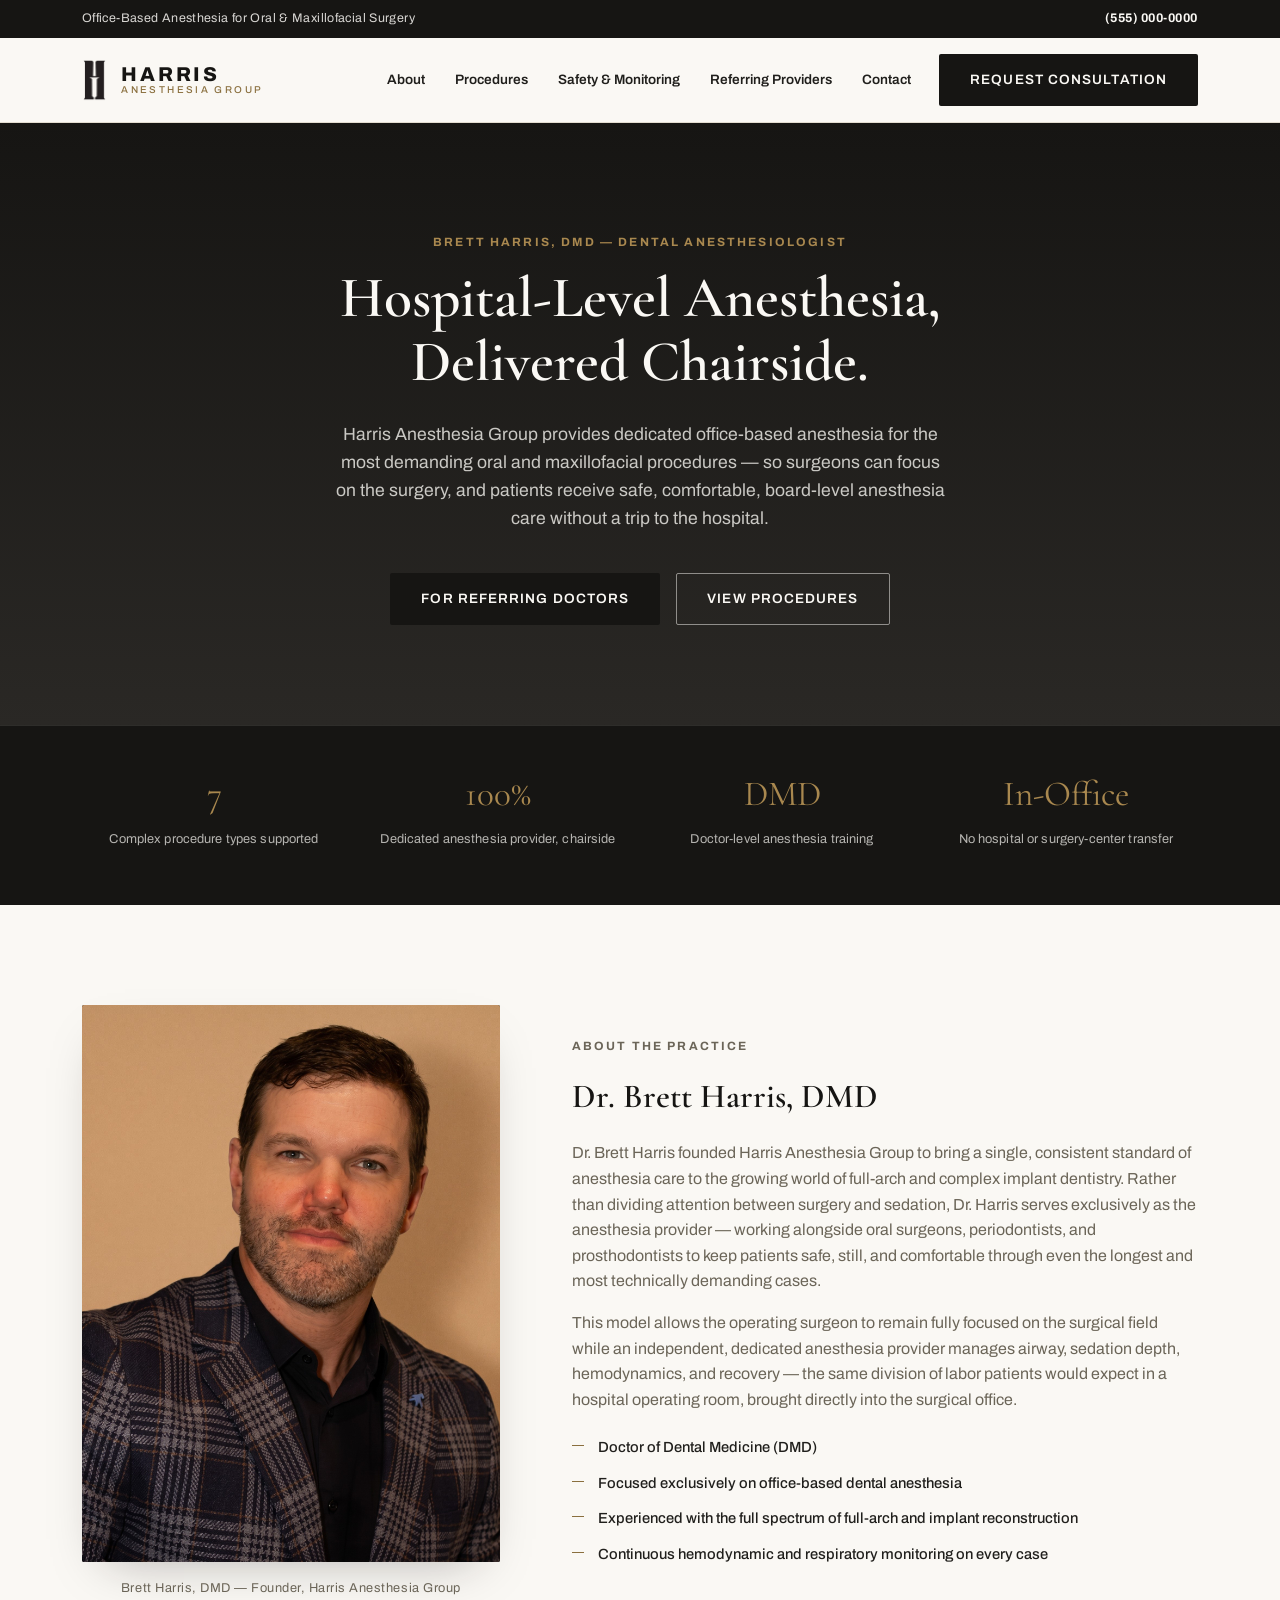
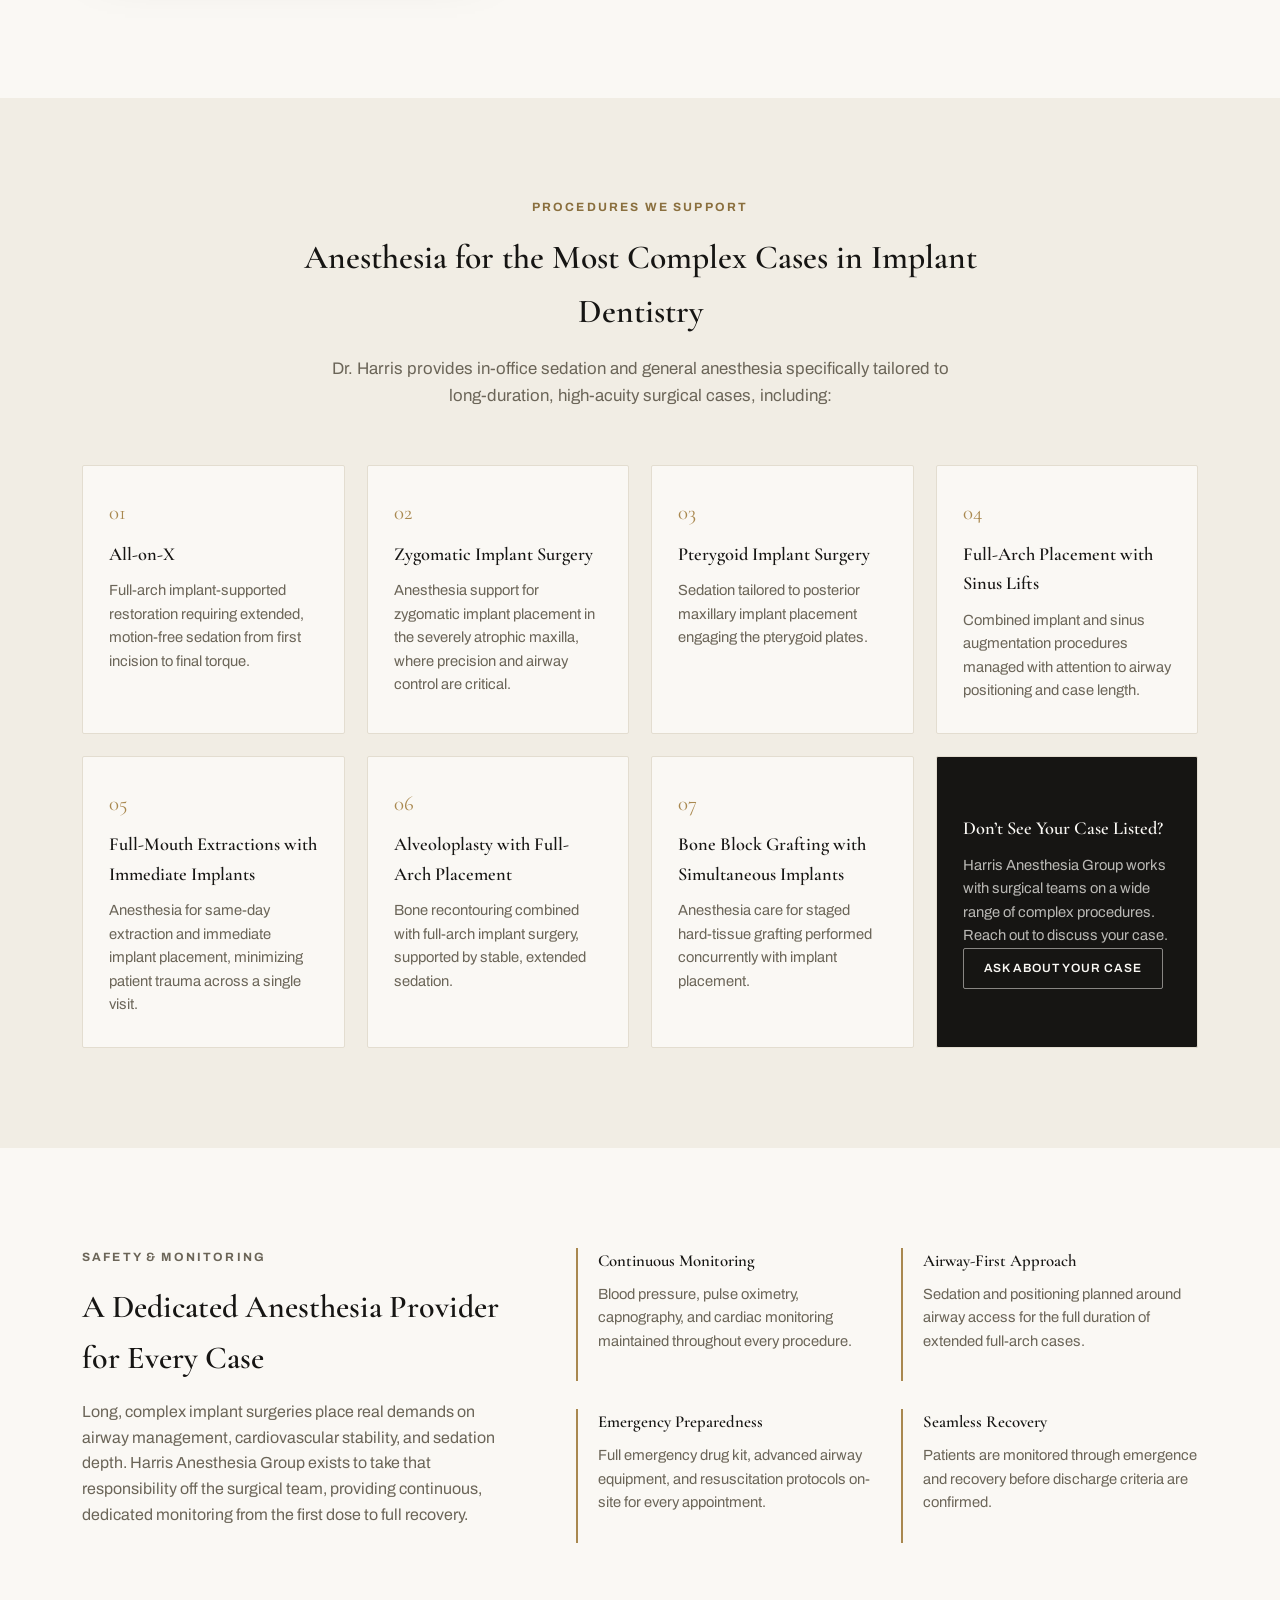
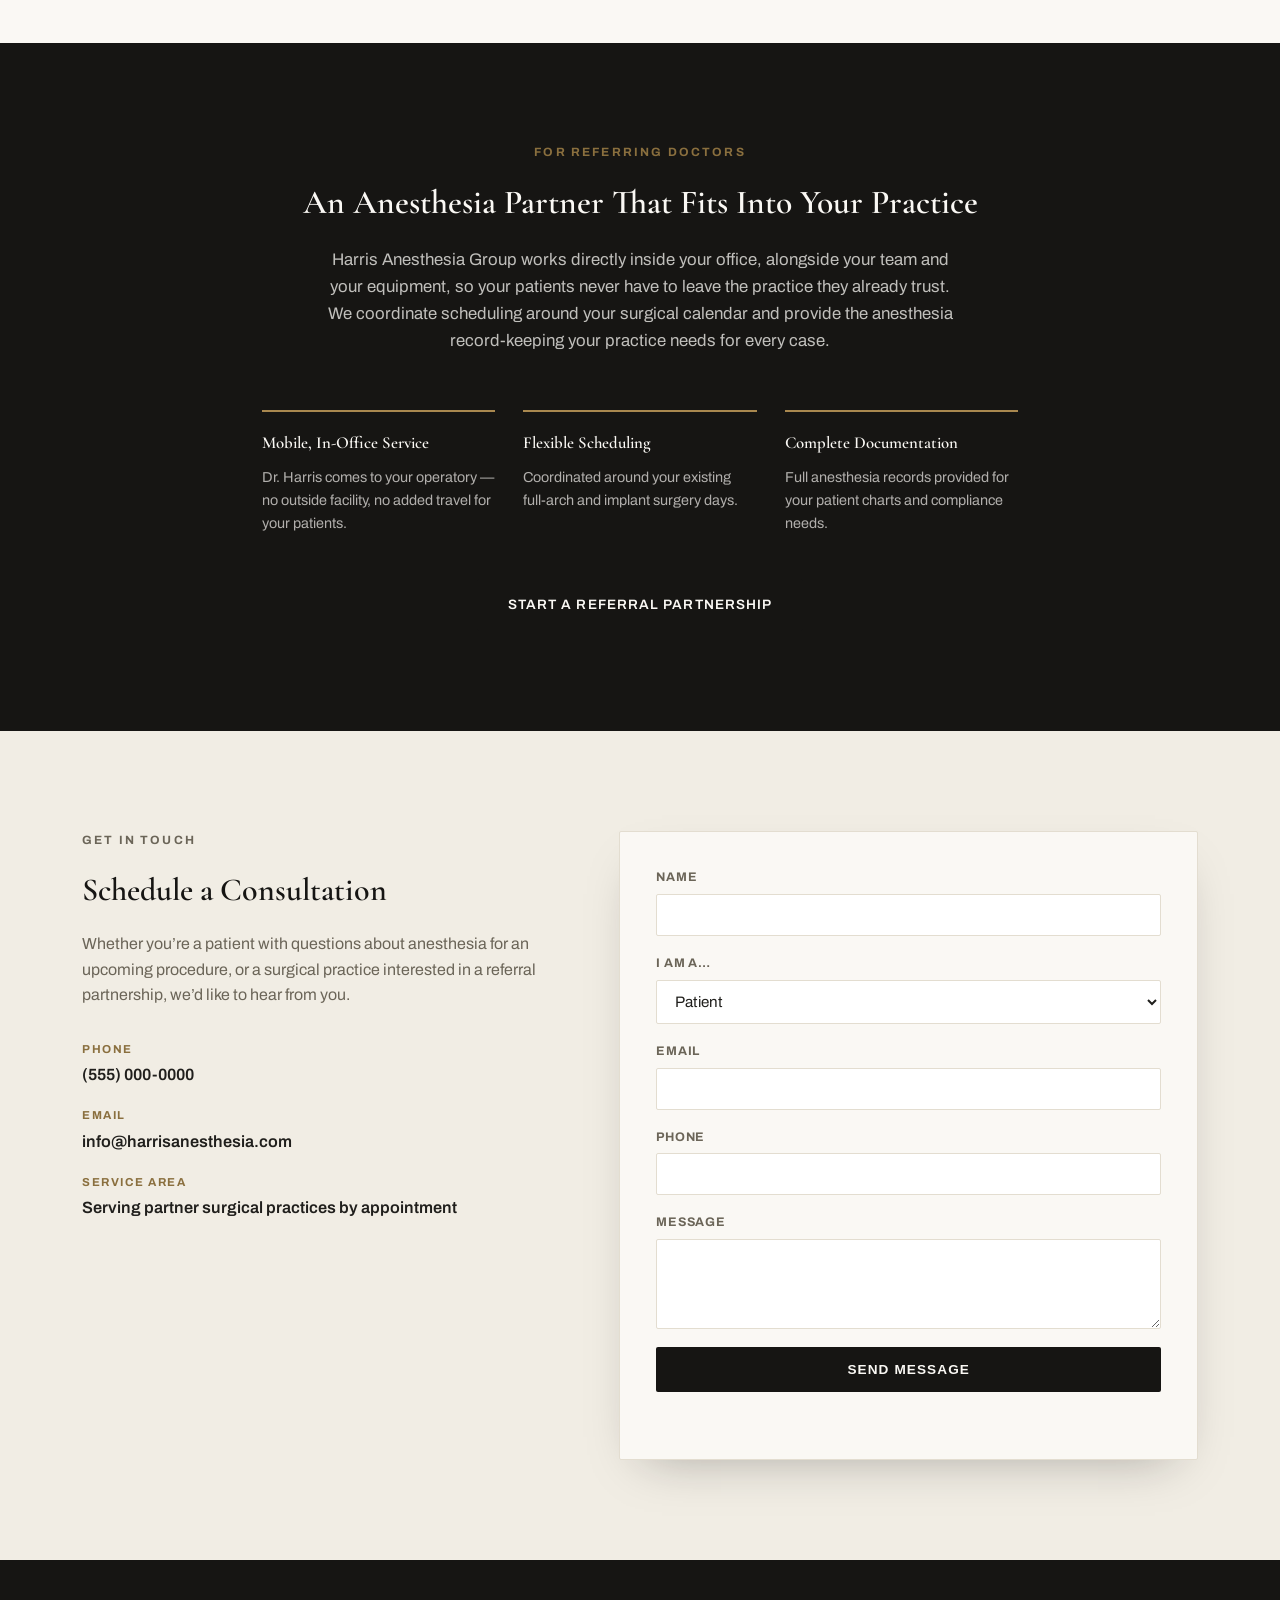
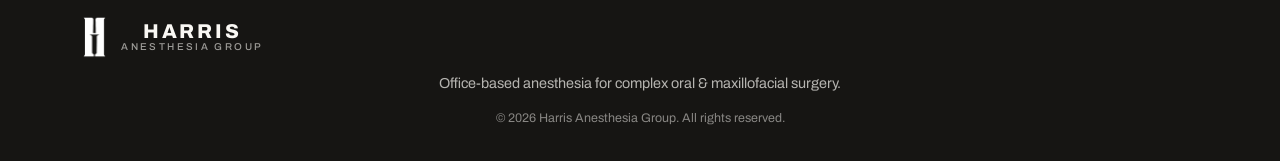
==== index.html @ d0954166 "Add Harris Anesthesia Group website Static site with hero, procedures, safety, referring-provider, a" ====
<!DOCTYPE html>
<html lang="en">
<head>
<meta charset="UTF-8">
<meta name="viewport" content="width=device-width, initial-scale=1.0">
<title>Harris Anesthesia Group | Office-Based Anesthesia for Complex Oral Surgery</title>
<meta name="description" content="Harris Anesthesia Group, led by Brett Harris, DMD, provides advanced office-based anesthesia for All-on-X, zygomatic and pterygoid implant surgery, full-arch reconstruction, and complex full-mouth implant procedures.">
<link rel="icon" type="image/png" href="assets/logo-icon.png">
<link rel="preconnect" href="https://fonts.googleapis.com">
<link rel="preconnect" href="https://fonts.gstatic.com" crossorigin>
<link href="https://fonts.googleapis.com/css2?family=Archivo:wght@400;500;600;700;800&family=Cormorant+Garamond:ital,wght@0,500;0,600;1,500&display=swap" rel="stylesheet">
<link rel="stylesheet" href="css/styles.css">
</head>
<body>

<div class="topbar">
  <div class="wrap topbar-inner">
    <span>Office-Based Anesthesia for Oral &amp; Maxillofacial Surgery</span>
    <a href="tel:+15550000000" class="topbar-phone">(555) 000-0000</a>
  </div>
</div>

<header class="site-header" id="top">
  <div class="wrap header-inner">
    <a href="#top" class="brand">
      <img src="assets/logo-icon.png" alt="Harris Anesthesia Group mark" class="brand-mark">
      <span class="brand-word">
        <span class="brand-name">HARRIS</span>
        <span class="brand-sub">Anesthesia Group</span>
      </span>
    </a>
    <nav class="site-nav" id="site-nav">
      <a href="#about">About</a>
      <a href="#services">Procedures</a>
      <a href="#safety">Safety &amp; Monitoring</a>
      <a href="#referring">Referring Providers</a>
      <a href="#contact">Contact</a>
    </nav>
    <a href="#contact" class="btn btn-primary header-cta">Request Consultation</a>
    <button class="nav-toggle" id="nav-toggle" aria-label="Toggle navigation" aria-expanded="false">
      <span></span><span></span><span></span>
    </button>
  </div>
</header>

<main>

  <section class="hero">
    <div class="wrap hero-inner">
      <p class="eyebrow">Brett Harris, DMD &mdash; Dental Anesthesiologist</p>
      <h1>Hospital-Level Anesthesia,<br>Delivered Chairside.</h1>
      <p class="hero-lede">
        Harris Anesthesia Group provides dedicated office-based anesthesia for the most
        demanding oral and maxillofacial procedures &mdash; so surgeons can focus on the
        surgery, and patients receive safe, comfortable, board-level anesthesia care
        without a trip to the hospital.
      </p>
      <div class="hero-actions">
        <a href="#referring" class="btn btn-primary">For Referring Doctors</a>
        <a href="#services" class="btn btn-ghost">View Procedures</a>
      </div>
    </div>
  </section>

  <section class="stats">
    <div class="wrap stats-grid">
      <div class="stat">
        <span class="stat-num">7</span>
        <span class="stat-label">Complex procedure types supported</span>
      </div>
      <div class="stat">
        <span class="stat-num">100%</span>
        <span class="stat-label">Dedicated anesthesia provider, chairside</span>
      </div>
      <div class="stat">
        <span class="stat-num">DMD</span>
        <span class="stat-label">Doctor-level anesthesia training</span>
      </div>
      <div class="stat">
        <span class="stat-num">In-Office</span>
        <span class="stat-label">No hospital or surgery-center transfer</span>
      </div>
    </div>
  </section>

  <section id="about" class="about">
    <div class="wrap about-grid">
      <div class="about-media">
        <div class="about-media-frame">
          <img src="assets/dr-harris-headshot-crop.jpg" alt="Dr. Brett Harris, DMD" class="about-photo">
        </div>
        <p class="about-caption">Brett Harris, DMD &mdash; Founder, Harris Anesthesia Group</p>
      </div>
      <div class="about-copy">
        <p class="eyebrow">About the Practice</p>
        <h2>Dr. Brett Harris, DMD</h2>
        <p>
          Dr. Brett Harris founded Harris Anesthesia Group to bring a single, consistent
          standard of anesthesia care to the growing world of full-arch and complex implant
          dentistry. Rather than dividing attention between surgery and sedation, Dr. Harris
          serves exclusively as the anesthesia provider &mdash; working alongside oral surgeons,
          periodontists, and prosthodontists to keep patients safe, still, and comfortable
          through even the longest and most technically demanding cases.
        </p>
        <p>
          This model allows the operating surgeon to remain fully focused on the surgical
          field while an independent, dedicated anesthesia provider manages airway, sedation
          depth, hemodynamics, and recovery &mdash; the same division of labor patients would
          expect in a hospital operating room, brought directly into the surgical office.
        </p>
        <ul class="credential-list">
          <li>Doctor of Dental Medicine (DMD)</li>
          <li>Focused exclusively on office-based dental anesthesia</li>
          <li>Experienced with the full spectrum of full-arch and implant reconstruction</li>
          <li>Continuous hemodynamic and respiratory monitoring on every case</li>
        </ul>
      </div>
    </div>
  </section>

  <section id="services" class="services">
    <div class="wrap">
      <p class="eyebrow center">Procedures We Support</p>
      <h2 class="center">Anesthesia for the Most Complex Cases in Implant Dentistry</h2>
      <p class="section-lede center">
        Dr. Harris provides in-office sedation and general anesthesia specifically tailored
        to long-duration, high-acuity surgical cases, including:
      </p>

      <div class="service-grid">
        <div class="service-card">
          <span class="service-index">01</span>
          <h3>All-on-X</h3>
          <p>Full-arch implant-supported restoration requiring extended, motion-free sedation from first incision to final torque.</p>
        </div>
        <div class="service-card">
          <span class="service-index">02</span>
          <h3>Zygomatic Implant Surgery</h3>
          <p>Anesthesia support for zygomatic implant placement in the severely atrophic maxilla, where precision and airway control are critical.</p>
        </div>
        <div class="service-card">
          <span class="service-index">03</span>
          <h3>Pterygoid Implant Surgery</h3>
          <p>Sedation tailored to posterior maxillary implant placement engaging the pterygoid plates.</p>
        </div>
        <div class="service-card">
          <span class="service-index">04</span>
          <h3>Full-Arch Placement with Sinus Lifts</h3>
          <p>Combined implant and sinus augmentation procedures managed with attention to airway positioning and case length.</p>
        </div>
        <div class="service-card">
          <span class="service-index">05</span>
          <h3>Full-Mouth Extractions with Immediate Implants</h3>
          <p>Anesthesia for same-day extraction and immediate implant placement, minimizing patient trauma across a single visit.</p>
        </div>
        <div class="service-card">
          <span class="service-index">06</span>
          <h3>Alveoloplasty with Full-Arch Placement</h3>
          <p>Bone recontouring combined with full-arch implant surgery, supported by stable, extended sedation.</p>
        </div>
        <div class="service-card">
          <span class="service-index">07</span>
          <h3>Bone Block Grafting with Simultaneous Implants</h3>
          <p>Anesthesia care for staged hard-tissue grafting performed concurrently with implant placement.</p>
        </div>
        <div class="service-card service-card-cta">
          <h3>Don&rsquo;t See Your Case Listed?</h3>
          <p>Harris Anesthesia Group works with surgical teams on a wide range of complex procedures. Reach out to discuss your case.</p>
          <a href="#contact" class="btn btn-ghost btn-small">Ask About Your Case</a>
        </div>
      </div>
    </div>
  </section>

  <section id="safety" class="safety">
    <div class="wrap safety-grid">
      <div class="safety-copy">
        <p class="eyebrow">Safety &amp; Monitoring</p>
        <h2>A Dedicated Anesthesia Provider for Every Case</h2>
        <p>
          Long, complex implant surgeries place real demands on airway management,
          cardiovascular stability, and sedation depth. Harris Anesthesia Group exists to
          take that responsibility off the surgical team, providing continuous, dedicated
          monitoring from the first dose to full recovery.
        </p>
      </div>
      <div class="safety-list">
        <div class="safety-item">
          <h3>Continuous Monitoring</h3>
          <p>Blood pressure, pulse oximetry, capnography, and cardiac monitoring maintained throughout every procedure.</p>
        </div>
        <div class="safety-item">
          <h3>Airway-First Approach</h3>
          <p>Sedation and positioning planned around airway access for the full duration of extended full-arch cases.</p>
        </div>
        <div class="safety-item">
          <h3>Emergency Preparedness</h3>
          <p>Full emergency drug kit, advanced airway equipment, and resuscitation protocols on-site for every appointment.</p>
        </div>
        <div class="safety-item">
          <h3>Seamless Recovery</h3>
          <p>Patients are monitored through emergence and recovery before discharge criteria are confirmed.</p>
        </div>
      </div>
    </div>
  </section>

  <section id="referring" class="referring">
    <div class="wrap referring-inner">
      <p class="eyebrow">For Referring Doctors</p>
      <h2>An Anesthesia Partner That Fits Into Your Practice</h2>
      <p class="section-lede">
        Harris Anesthesia Group works directly inside your office, alongside your team and
        your equipment, so your patients never have to leave the practice they already trust.
        We coordinate scheduling around your surgical calendar and provide the anesthesia
        record-keeping your practice needs for every case.
      </p>
      <div class="referring-points">
        <div class="referring-point">
          <h3>Mobile, In-Office Service</h3>
          <p>Dr. Harris comes to your operatory &mdash; no outside facility, no added travel for your patients.</p>
        </div>
        <div class="referring-point">
          <h3>Flexible Scheduling</h3>
          <p>Coordinated around your existing full-arch and implant surgery days.</p>
        </div>
        <div class="referring-point">
          <h3>Complete Documentation</h3>
          <p>Full anesthesia records provided for your patient charts and compliance needs.</p>
        </div>
      </div>
      <a href="#contact" class="btn btn-primary">Start a Referral Partnership</a>
    </div>
  </section>

  <section id="contact" class="contact">
    <div class="wrap contact-grid">
      <div class="contact-info">
        <p class="eyebrow">Get in Touch</p>
        <h2>Schedule a Consultation</h2>
        <p>
          Whether you&rsquo;re a patient with questions about anesthesia for an upcoming
          procedure, or a surgical practice interested in a referral partnership, we&rsquo;d
          like to hear from you.
        </p>
        <dl class="contact-details">
          <div>
            <dt>Phone</dt>
            <dd><a href="tel:+15550000000">(555) 000-0000</a></dd>
          </div>
          <div>
            <dt>Email</dt>
            <dd><a href="mailto:info@harrisanesthesia.com">info@harrisanesthesia.com</a></dd>
          </div>
          <div>
            <dt>Service Area</dt>
            <dd>Serving partner surgical practices by appointment</dd>
          </div>
        </dl>
      </div>
      <form class="contact-form" id="contact-form">
        <div class="form-row">
          <label for="name">Name</label>
          <input type="text" id="name" name="name" required>
        </div>
        <div class="form-row">
          <label for="role">I am a&hellip;</label>
          <select id="role" name="role">
            <option>Patient</option>
            <option>Referring Doctor / Practice</option>
            <option>Other</option>
          </select>
        </div>
        <div class="form-row">
          <label for="email">Email</label>
          <input type="email" id="email" name="email" required>
        </div>
        <div class="form-row">
          <label for="phone">Phone</label>
          <input type="tel" id="phone" name="phone">
        </div>
        <div class="form-row">
          <label for="message">Message</label>
          <textarea id="message" name="message" rows="4" required></textarea>
        </div>
        <button type="submit" class="btn btn-primary btn-block">Send Message</button>
        <p class="form-note" id="form-note" role="status"></p>
      </form>
    </div>
  </section>

</main>

<footer class="site-footer">
  <div class="wrap footer-inner">
    <a href="#top" class="brand brand-footer">
      <img src="assets/logo-icon.png" alt="Harris Anesthesia Group mark" class="brand-mark">
      <span class="brand-word">
        <span class="brand-name">HARRIS</span>
        <span class="brand-sub">Anesthesia Group</span>
      </span>
    </a>
    <p class="footer-tagline">Office-based anesthesia for complex oral &amp; maxillofacial surgery.</p>
    <p class="footer-copy">&copy; <span id="year"></span> Harris Anesthesia Group. All rights reserved.</p>
  </div>
</footer>

<script src="js/main.js"></script>
</body>
</html>
---- css/styles.css ----
/* ---------- tokens ---------- */
:root {
  --black: #161513;
  --charcoal: #2a2825;
  --ivory: #faf8f4;
  --cream: #f1ede4;
  --gold: #a9884f;
  --gold-dark: #8a6f3e;
  --line: #e3ddd0;
  --text: #201f1c;
  --text-muted: #6b6558;
  --radius: 2px;
  --shadow: 0 20px 50px -25px rgba(22, 21, 19, 0.35);
  --font-display: 'Cormorant Garamond', Georgia, serif;
  --font-body: 'Archivo', -apple-system, Segoe UI, sans-serif;
}

* { box-sizing: border-box; }
html { scroll-behavior: smooth; }
body {
  margin: 0;
  font-family: var(--font-body);
  color: var(--text);
  background: var(--ivory);
  line-height: 1.6;
  -webkit-font-smoothing: antialiased;
}
img { max-width: 100%; display: block; }
a { color: inherit; text-decoration: none; }
h1, h2, h3 { font-family: var(--font-display); font-weight: 600; margin: 0 0 0.5em; color: var(--black); }
p { margin: 0 0 1em; }
ul { margin: 0; padding: 0; list-style: none; }

.wrap {
  max-width: 1180px;
  margin: 0 auto;
  padding: 0 32px;
}

.eyebrow {
  font-family: var(--font-body);
  text-transform: uppercase;
  letter-spacing: 0.18em;
  font-size: 0.75rem;
  font-weight: 700;
  color: var(--gold-dark);
  margin: 0 0 14px;
}
.eyebrow.center { text-align: center; }
.center { text-align: center; }
.section-lede {
  max-width: 640px;
  color: var(--text-muted);
  font-size: 1.05rem;
}
.section-lede.center { margin-left: auto; margin-right: auto; }

/* ---------- buttons ---------- */
.btn {
  display: inline-flex;
  align-items: center;
  justify-content: center;
  padding: 14px 30px;
  font-size: 0.85rem;
  font-weight: 600;
  text-transform: uppercase;
  letter-spacing: 0.08em;
  border-radius: var(--radius);
  border: 1px solid transparent;
  cursor: pointer;
  transition: all 0.2s ease;
  white-space: nowrap;
}
.btn-primary { background: var(--black); color: var(--ivory); }
.btn-primary:hover { background: var(--gold-dark); }
.btn-ghost { background: transparent; color: var(--black); border-color: var(--black); }
.btn-ghost:hover { background: var(--black); color: var(--ivory); }
.btn-small { padding: 10px 20px; font-size: 0.75rem; }
.btn-block { width: 100%; }

/* ---------- topbar ---------- */
.topbar { background: var(--black); color: rgba(250,248,244,0.85); font-size: 0.78rem; }
.topbar-inner {
  display: flex;
  justify-content: space-between;
  align-items: center;
  padding: 9px 32px;
  letter-spacing: 0.03em;
}
.topbar-phone { font-weight: 700; color: var(--ivory); letter-spacing: 0.04em; }

/* ---------- header ---------- */
.site-header {
  background: var(--ivory);
  border-bottom: 1px solid var(--line);
  position: sticky;
  top: 0;
  z-index: 50;
}
.header-inner {
  display: flex;
  align-items: center;
  gap: 28px;
  padding: 16px 32px;
}
.brand { display: flex; align-items: center; gap: 14px; margin-right: auto; }
.brand-mark { width: auto; height: 42px; }
.brand-word { display: flex; flex-direction: column; line-height: 1.1; }
.brand-name {
  font-family: var(--font-body);
  font-weight: 800;
  font-size: 1.25rem;
  letter-spacing: 0.14em;
  color: var(--black);
}
.brand-sub {
  font-family: var(--font-body);
  font-weight: 500;
  font-size: 0.62rem;
  letter-spacing: 0.24em;
  text-transform: uppercase;
  color: var(--gold-dark);
}
.site-nav { display: flex; gap: 30px; }
.site-nav a {
  font-size: 0.85rem;
  font-weight: 600;
  color: var(--text);
  position: relative;
  padding: 4px 0;
}
.site-nav a:hover { color: var(--gold-dark); }
.header-cta { flex-shrink: 0; }
.nav-toggle {
  display: none;
  flex-direction: column;
  justify-content: center;
  gap: 5px;
  width: 34px;
  height: 34px;
  background: none;
  border: none;
  cursor: pointer;
  padding: 0;
}
.nav-toggle span { width: 100%; height: 2px; background: var(--black); }

/* ---------- hero ---------- */
.hero {
  background: linear-gradient(180deg, var(--black) 0%, var(--charcoal) 100%);
  color: var(--ivory);
  padding: 110px 0 100px;
  text-align: center;
}
.hero-inner { max-width: 780px; margin: 0 auto; }
.hero .eyebrow { color: var(--gold); text-align: center; }
.hero h1 {
  color: var(--ivory);
  font-size: clamp(2.4rem, 5vw, 3.6rem);
  line-height: 1.12;
  margin-bottom: 26px;
}
.hero-lede {
  color: rgba(250, 248, 244, 0.78);
  font-size: 1.1rem;
  max-width: 620px;
  margin: 0 auto 40px;
}
.hero-actions { display: flex; gap: 16px; justify-content: center; flex-wrap: wrap; }
.hero .btn-ghost { color: var(--ivory); border-color: rgba(250,248,244,0.5); }
.hero .btn-ghost:hover { background: var(--ivory); color: var(--black); }

/* ---------- stats ---------- */
.stats { background: var(--black); border-top: 1px solid rgba(250,248,244,0.1); }
.stats-grid {
  display: grid;
  grid-template-columns: repeat(4, 1fr);
  gap: 20px;
  padding: 40px 32px 56px;
}
.stat { text-align: center; color: var(--ivory); }
.stat-num {
  display: block;
  font-family: var(--font-display);
  font-size: 2.2rem;
  color: var(--gold);
  margin-bottom: 6px;
}
.stat-label {
  display: block;
  font-size: 0.8rem;
  color: rgba(250,248,244,0.7);
  letter-spacing: 0.01em;
}

/* ---------- about ---------- */
.about { padding: 100px 0; }
.about-grid {
  display: grid;
  grid-template-columns: 0.8fr 1.2fr;
  gap: 72px;
  align-items: center;
}
.about-media-frame {
  background: var(--black);
  border-radius: var(--radius);
  aspect-ratio: 3/4;
  overflow: hidden;
  box-shadow: var(--shadow);
}
.about-photo {
  width: 100%;
  height: 100%;
  object-fit: cover;
  object-position: center top;
  display: block;
}
.about-caption {
  margin: 16px 0 0;
  text-align: center;
  font-size: 0.8rem;
  letter-spacing: 0.04em;
  color: var(--text-muted);
}
.about-copy h2 { font-size: 2.1rem; }
.about-copy p { color: var(--text-muted); }
.credential-list { margin-top: 24px; display: flex; flex-direction: column; gap: 12px; }
.credential-list li {
  position: relative;
  padding-left: 26px;
  font-size: 0.92rem;
  color: var(--text);
  font-weight: 500;
}
.credential-list li::before {
  content: "";
  position: absolute;
  left: 0;
  top: 9px;
  width: 12px;
  height: 1px;
  background: var(--gold-dark);
}

/* ---------- services ---------- */
.services { background: var(--cream); padding: 100px 0; }
.services h2 { max-width: 720px; margin-left: auto; margin-right: auto; font-size: 2.1rem; }
.section-lede { margin-bottom: 56px; }
.service-grid {
  display: grid;
  grid-template-columns: repeat(4, 1fr);
  gap: 22px;
}
.service-card {
  background: var(--ivory);
  border: 1px solid var(--line);
  border-radius: var(--radius);
  padding: 30px 26px;
  transition: box-shadow 0.2s ease, transform 0.2s ease;
}
.service-card:hover { box-shadow: var(--shadow); transform: translateY(-3px); }
.service-index {
  display: block;
  font-family: var(--font-display);
  font-size: 1.3rem;
  color: var(--gold);
  margin-bottom: 10px;
}
.service-card h3 { font-size: 1.15rem; margin-bottom: 10px; }
.service-card p { color: var(--text-muted); font-size: 0.92rem; margin-bottom: 0; }
.service-card-cta {
  background: var(--black);
  color: var(--ivory);
  display: flex;
  flex-direction: column;
  justify-content: center;
}
.service-card-cta h3 { color: var(--ivory); }
.service-card-cta p { color: rgba(250,248,244,0.72); }
.service-card-cta .btn-ghost { color: var(--ivory); border-color: rgba(250,248,244,0.5); align-self: flex-start; }
.service-card-cta .btn-ghost:hover { background: var(--ivory); color: var(--black); }

/* ---------- safety ---------- */
.safety { padding: 100px 0; }
.safety-grid { display: grid; grid-template-columns: 0.9fr 1.3fr; gap: 64px; }
.safety-copy h2 { font-size: 2rem; }
.safety-copy p { color: var(--text-muted); }
.safety-list { display: grid; grid-template-columns: 1fr 1fr; gap: 28px; }
.safety-item { border-left: 2px solid var(--gold); padding-left: 20px; }
.safety-item h3 { font-size: 1.05rem; margin-bottom: 8px; }
.safety-item p { color: var(--text-muted); font-size: 0.92rem; margin-bottom: 0; }

/* ---------- referring ---------- */
.referring { background: var(--black); color: var(--ivory); padding: 100px 0; text-align: center; }
.referring-inner { max-width: 820px; margin: 0 auto; }
.referring h2 { color: var(--ivory); font-size: 2.1rem; }
.referring .section-lede { color: rgba(250,248,244,0.75); margin-left: auto; margin-right: auto; text-align: center; }
.referring-points {
  display: grid;
  grid-template-columns: repeat(3, 1fr);
  gap: 28px;
  margin: 48px 0 44px;
  text-align: left;
}
.referring-point { border-top: 2px solid var(--gold); padding-top: 18px; }
.referring-point h3 { color: var(--ivory); font-size: 1.05rem; }
.referring-point p { color: rgba(250,248,244,0.68); font-size: 0.9rem; margin-bottom: 0; }

/* ---------- contact ---------- */
.contact { padding: 100px 0; background: var(--cream); }
.contact-grid { display: grid; grid-template-columns: 0.9fr 1.1fr; gap: 64px; }
.contact-info h2 { font-size: 2rem; }
.contact-info p { color: var(--text-muted); }
.contact-details { margin-top: 32px; display: flex; flex-direction: column; gap: 18px; }
.contact-details dt { font-size: 0.72rem; text-transform: uppercase; letter-spacing: 0.14em; color: var(--gold-dark); font-weight: 700; margin-bottom: 4px; }
.contact-details dd { margin: 0; font-size: 1.02rem; font-weight: 600; }
.contact-details a:hover { color: var(--gold-dark); }

.contact-form {
  background: var(--ivory);
  border: 1px solid var(--line);
  border-radius: var(--radius);
  padding: 36px;
  box-shadow: var(--shadow);
}
.form-row { margin-bottom: 18px; display: flex; flex-direction: column; gap: 6px; }
.form-row label { font-size: 0.78rem; font-weight: 700; text-transform: uppercase; letter-spacing: 0.06em; color: var(--text-muted); }
.form-row input, .form-row select, .form-row textarea {
  font-family: var(--font-body);
  font-size: 0.95rem;
  padding: 12px 14px;
  border: 1px solid var(--line);
  border-radius: var(--radius);
  background: #fff;
  color: var(--text);
}
.form-row input:focus, .form-row select:focus, .form-row textarea:focus {
  outline: none;
  border-color: var(--gold);
}
.form-note { margin: 14px 0 0; font-size: 0.85rem; color: var(--gold-dark); min-height: 1.2em; }

/* ---------- footer ---------- */
.site-footer { background: var(--black); color: rgba(250,248,244,0.7); padding: 56px 0 32px; }
.footer-inner { display: flex; flex-direction: column; align-items: center; gap: 14px; text-align: center; }
.brand-footer .brand-mark { filter: invert(1) brightness(1.4); }
.brand-footer .brand-name, .brand-footer .brand-sub { color: var(--ivory); }
.brand-footer .brand-sub { color: rgba(250,248,244,0.6); }
.footer-tagline { font-size: 0.9rem; margin: 0; }
.footer-copy { font-size: 0.78rem; margin: 0; color: rgba(250,248,244,0.5); }

/* ---------- responsive ---------- */
@media (max-width: 980px) {
  .about-grid, .safety-grid, .contact-grid { grid-template-columns: 1fr; }
  .about-media-frame { max-width: 320px; margin: 0 auto; }
  .service-grid { grid-template-columns: repeat(2, 1fr); }
  .referring-points { grid-template-columns: 1fr; }
  .stats-grid { grid-template-columns: repeat(2, 1fr); }
}

@media (max-width: 760px) {
  .topbar span:first-child { display: none; }
  .site-nav { display: none; }
  .header-cta { display: none; }
  .nav-toggle { display: flex; }
  .header-inner { padding: 14px 20px; }
  .wrap { padding: 0 20px; }
  .hero { padding: 80px 0 64px; }
  .about, .services, .safety, .referring, .contact { padding: 64px 0; }
  .service-grid { grid-template-columns: 1fr; }
  .safety-list { grid-template-columns: 1fr; }

  .site-nav.open {
    display: flex;
    flex-direction: column;
    position: absolute;
    top: 100%;
    left: 0;
    right: 0;
    background: var(--ivory);
    border-bottom: 1px solid var(--line);
    padding: 20px;
    gap: 18px;
  }
}
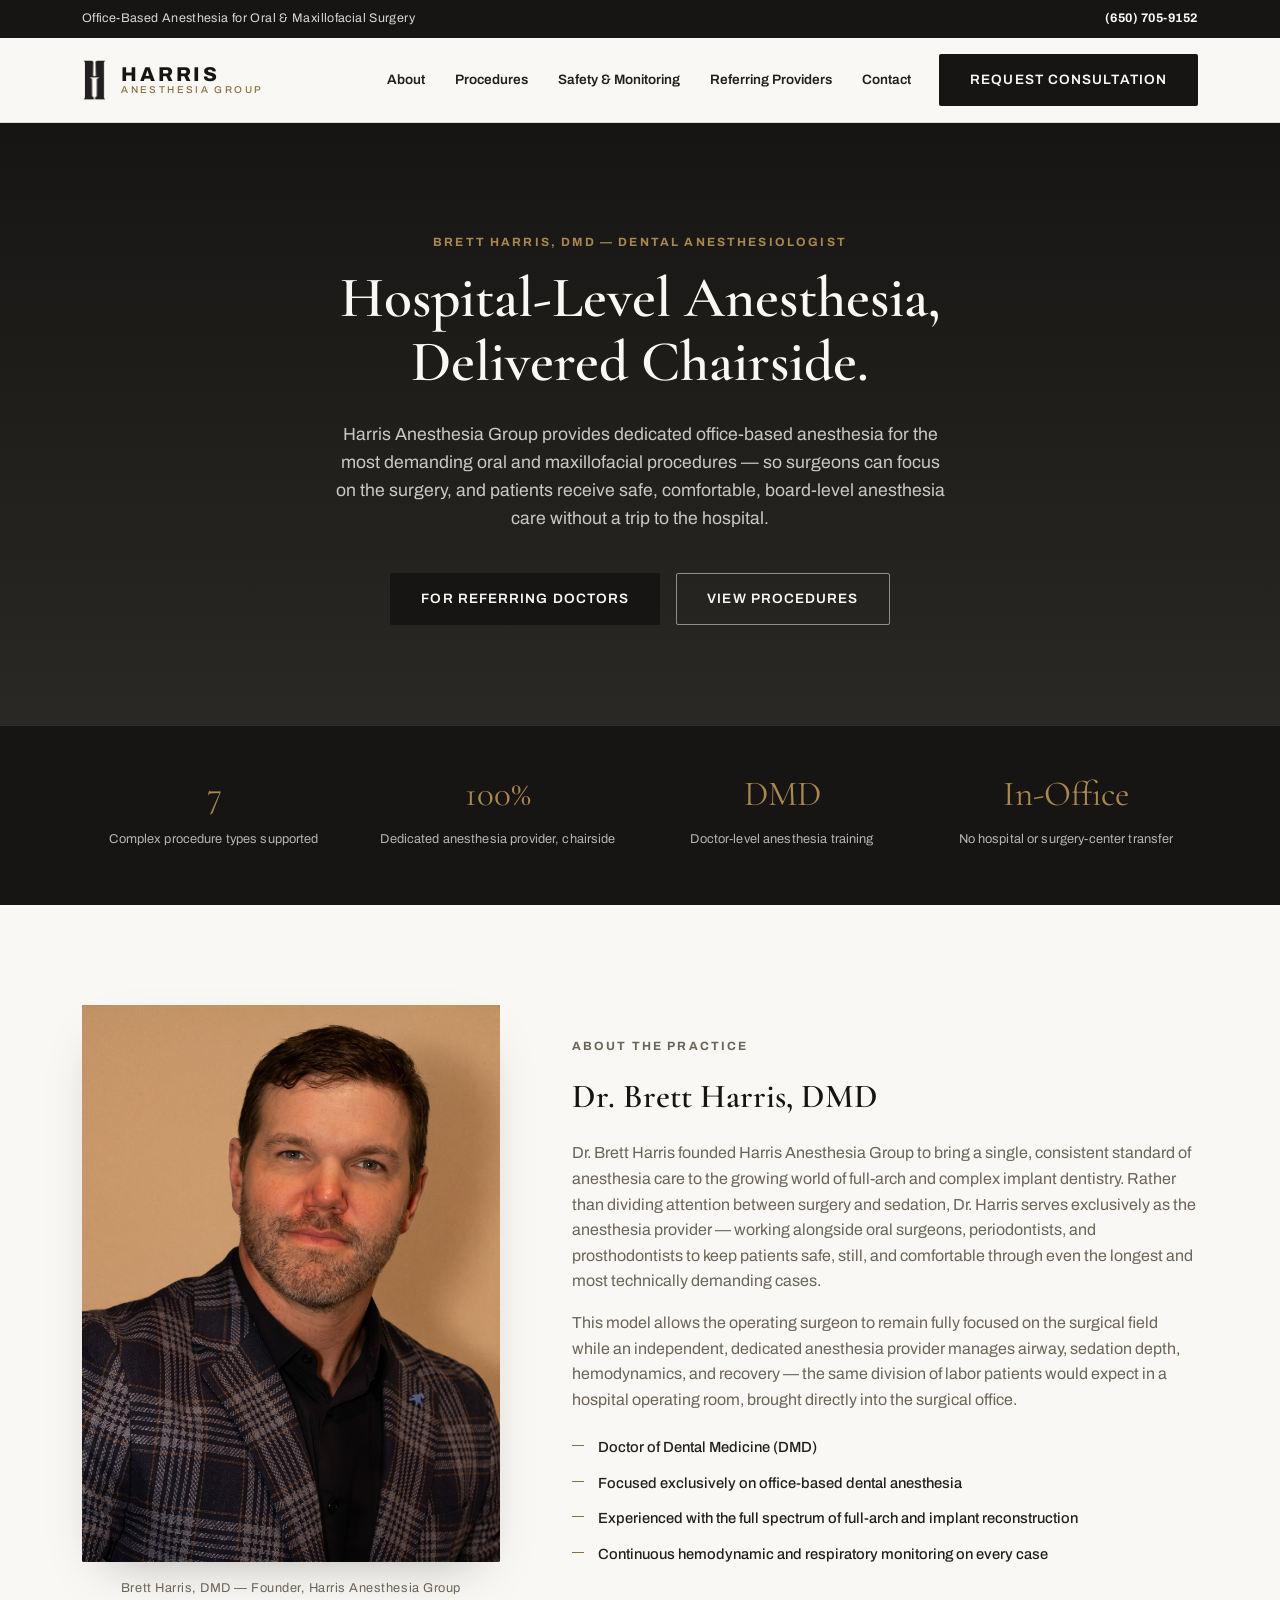
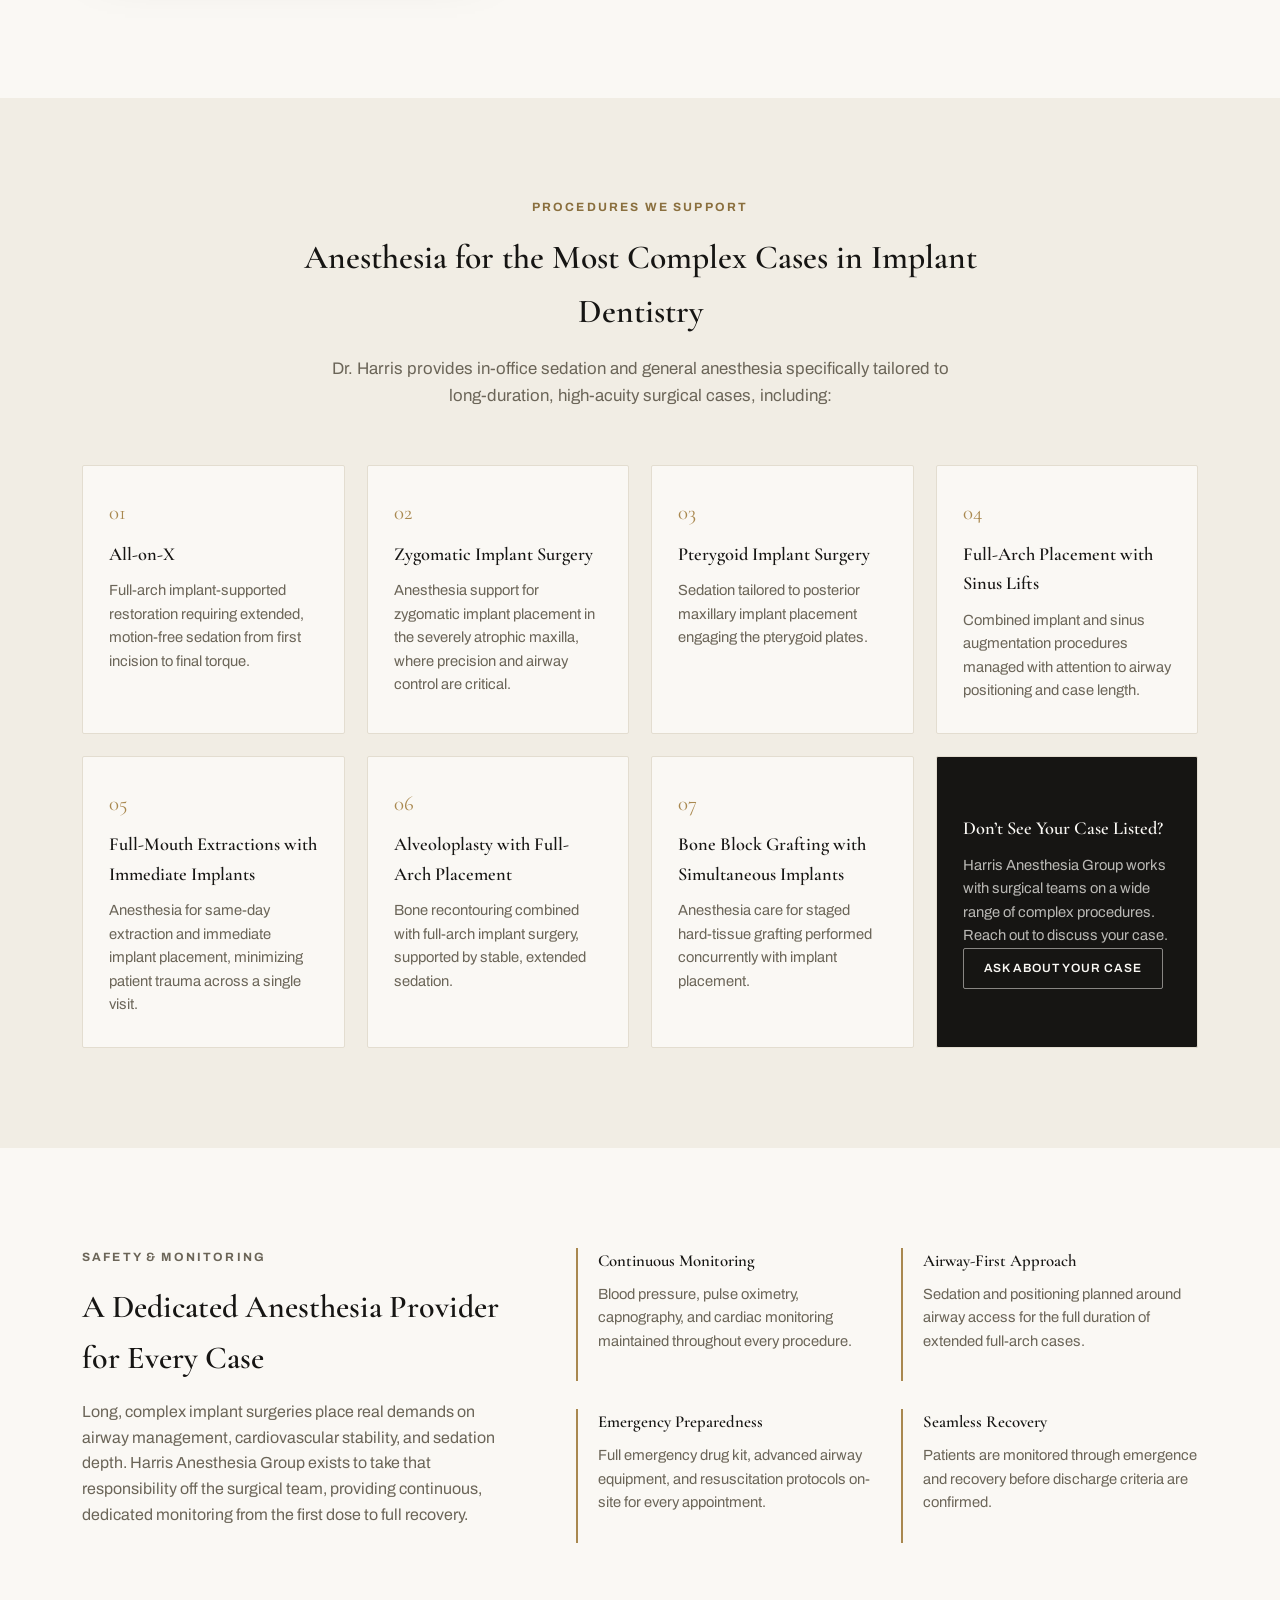
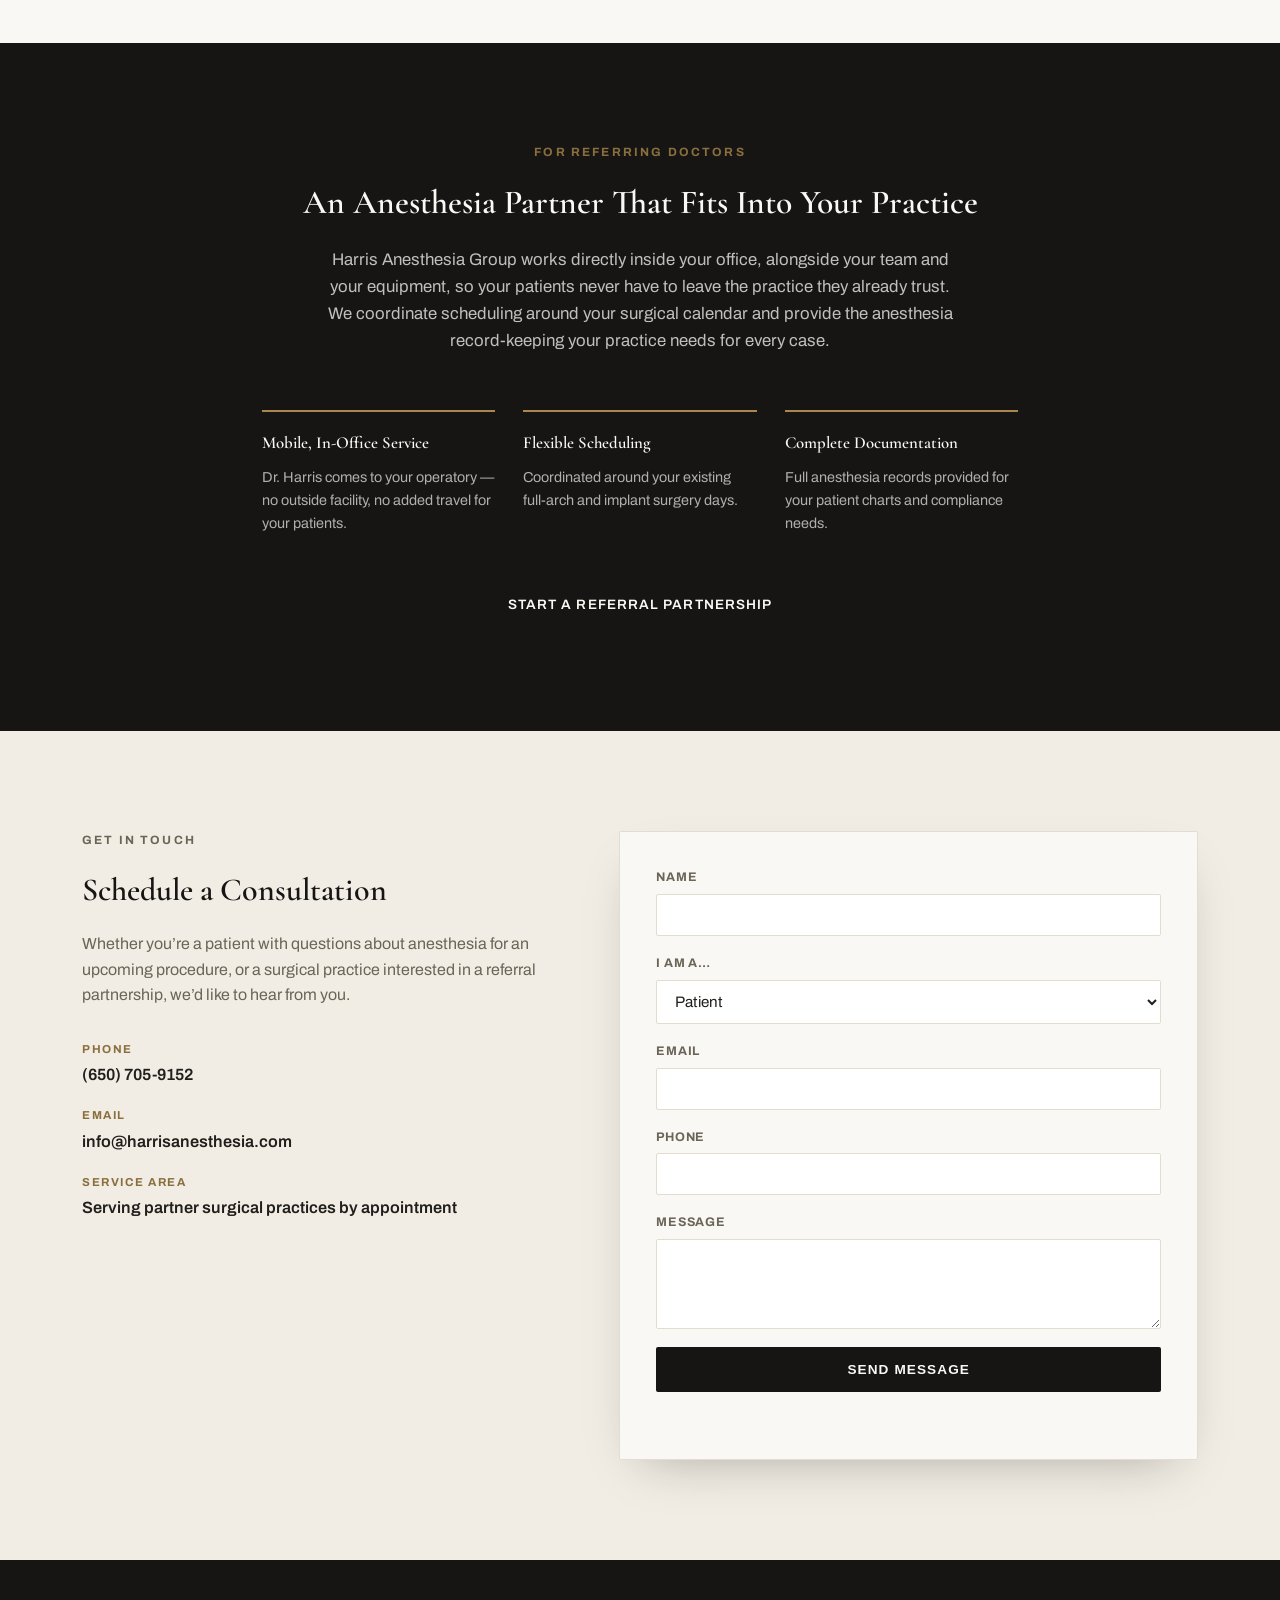
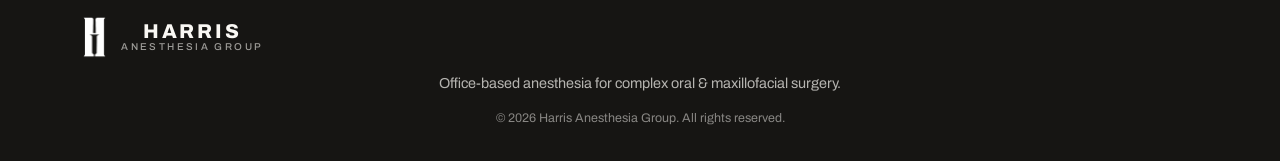
==== commit 02343093: "Update contact phone number Co-Authored-By: Claude Sonnet 5 <noreply@anthropic.com>" ====
--- a/index.html
+++ b/index.html
@@ -16,7 +16,7 @@
 <div class="topbar">
   <div class="wrap topbar-inner">
     <span>Office-Based Anesthesia for Oral &amp; Maxillofacial Surgery</span>
-    <a href="tel:+15550000000" class="topbar-phone">(555) 000-0000</a>
+    <a href="tel:+16507059152" class="topbar-phone">(650) 705-9152</a>
   </div>
 </div>
 
@@ -246,7 +246,7 @@
         <dl class="contact-details">
           <div>
             <dt>Phone</dt>
-            <dd><a href="tel:+15550000000">(555) 000-0000</a></dd>
+            <dd><a href="tel:+16507059152">(650) 705-9152</a></dd>
           </div>
           <div>
             <dt>Email</dt>
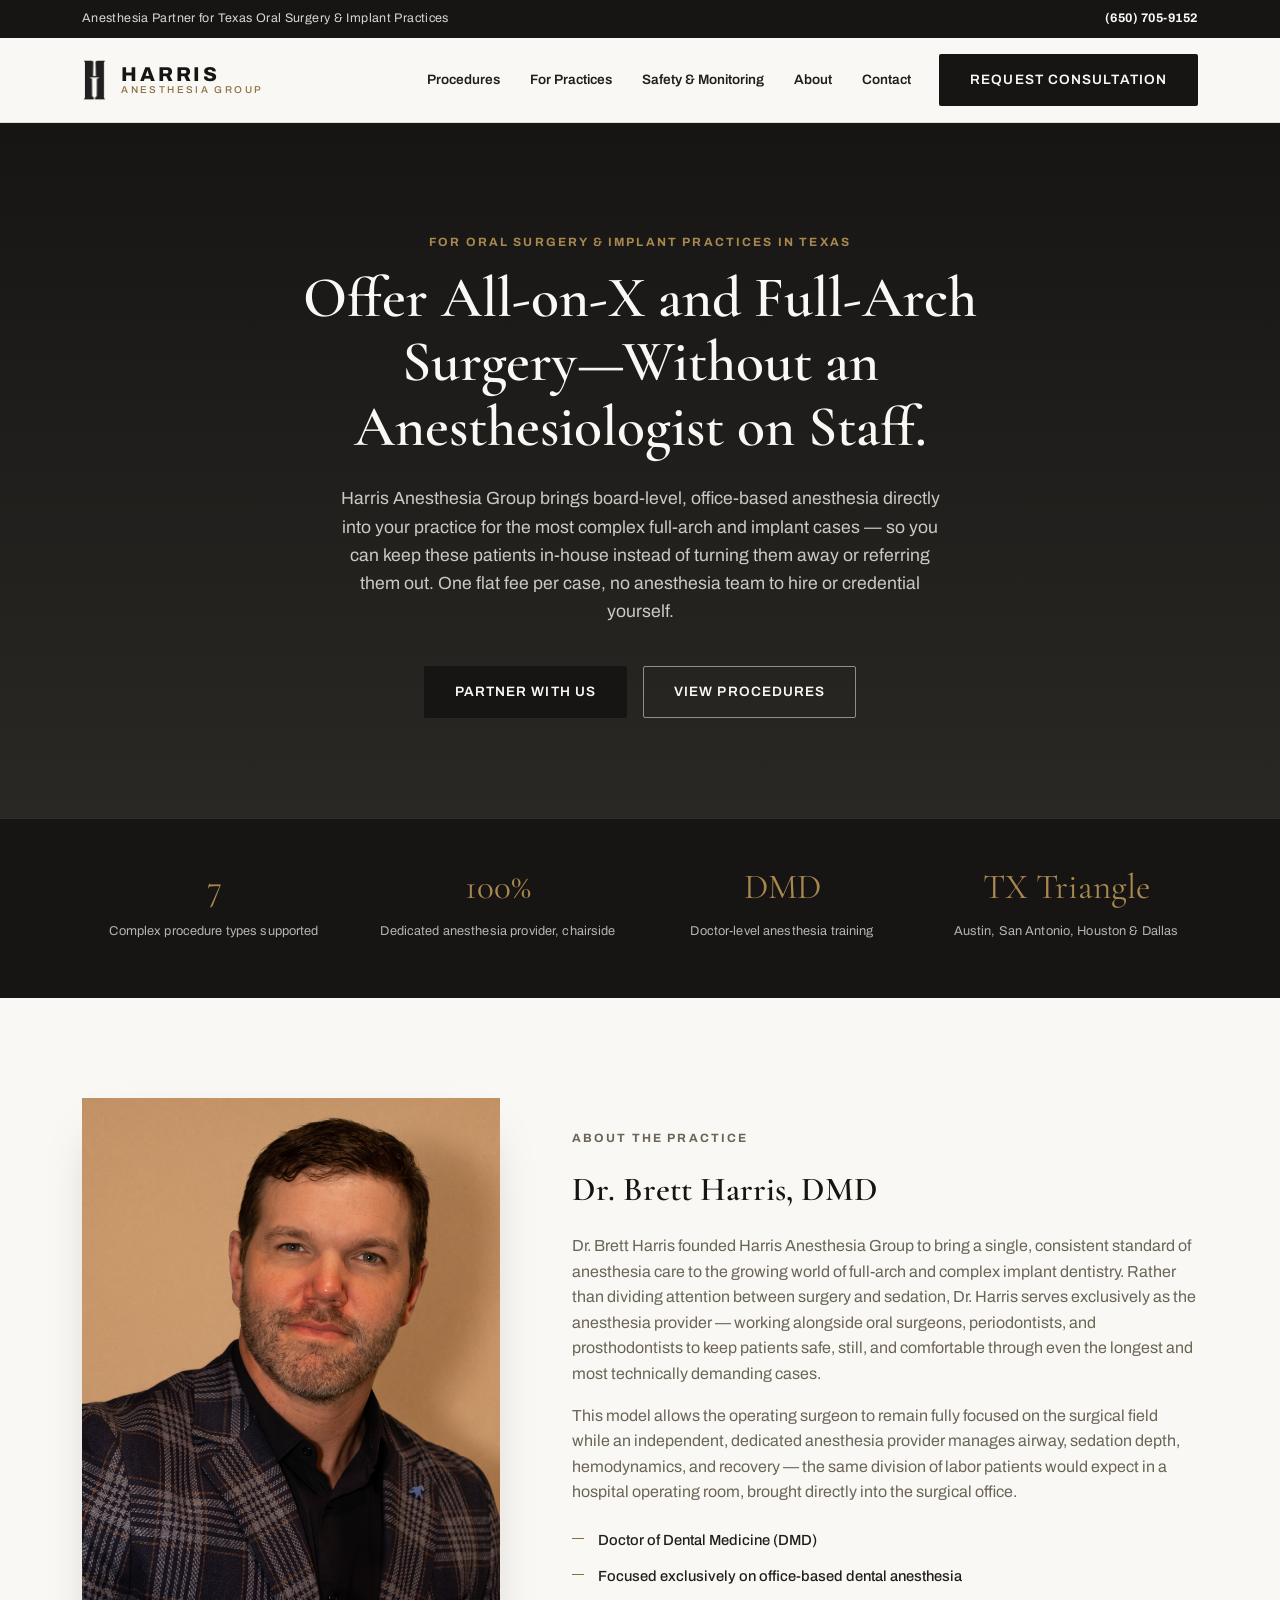
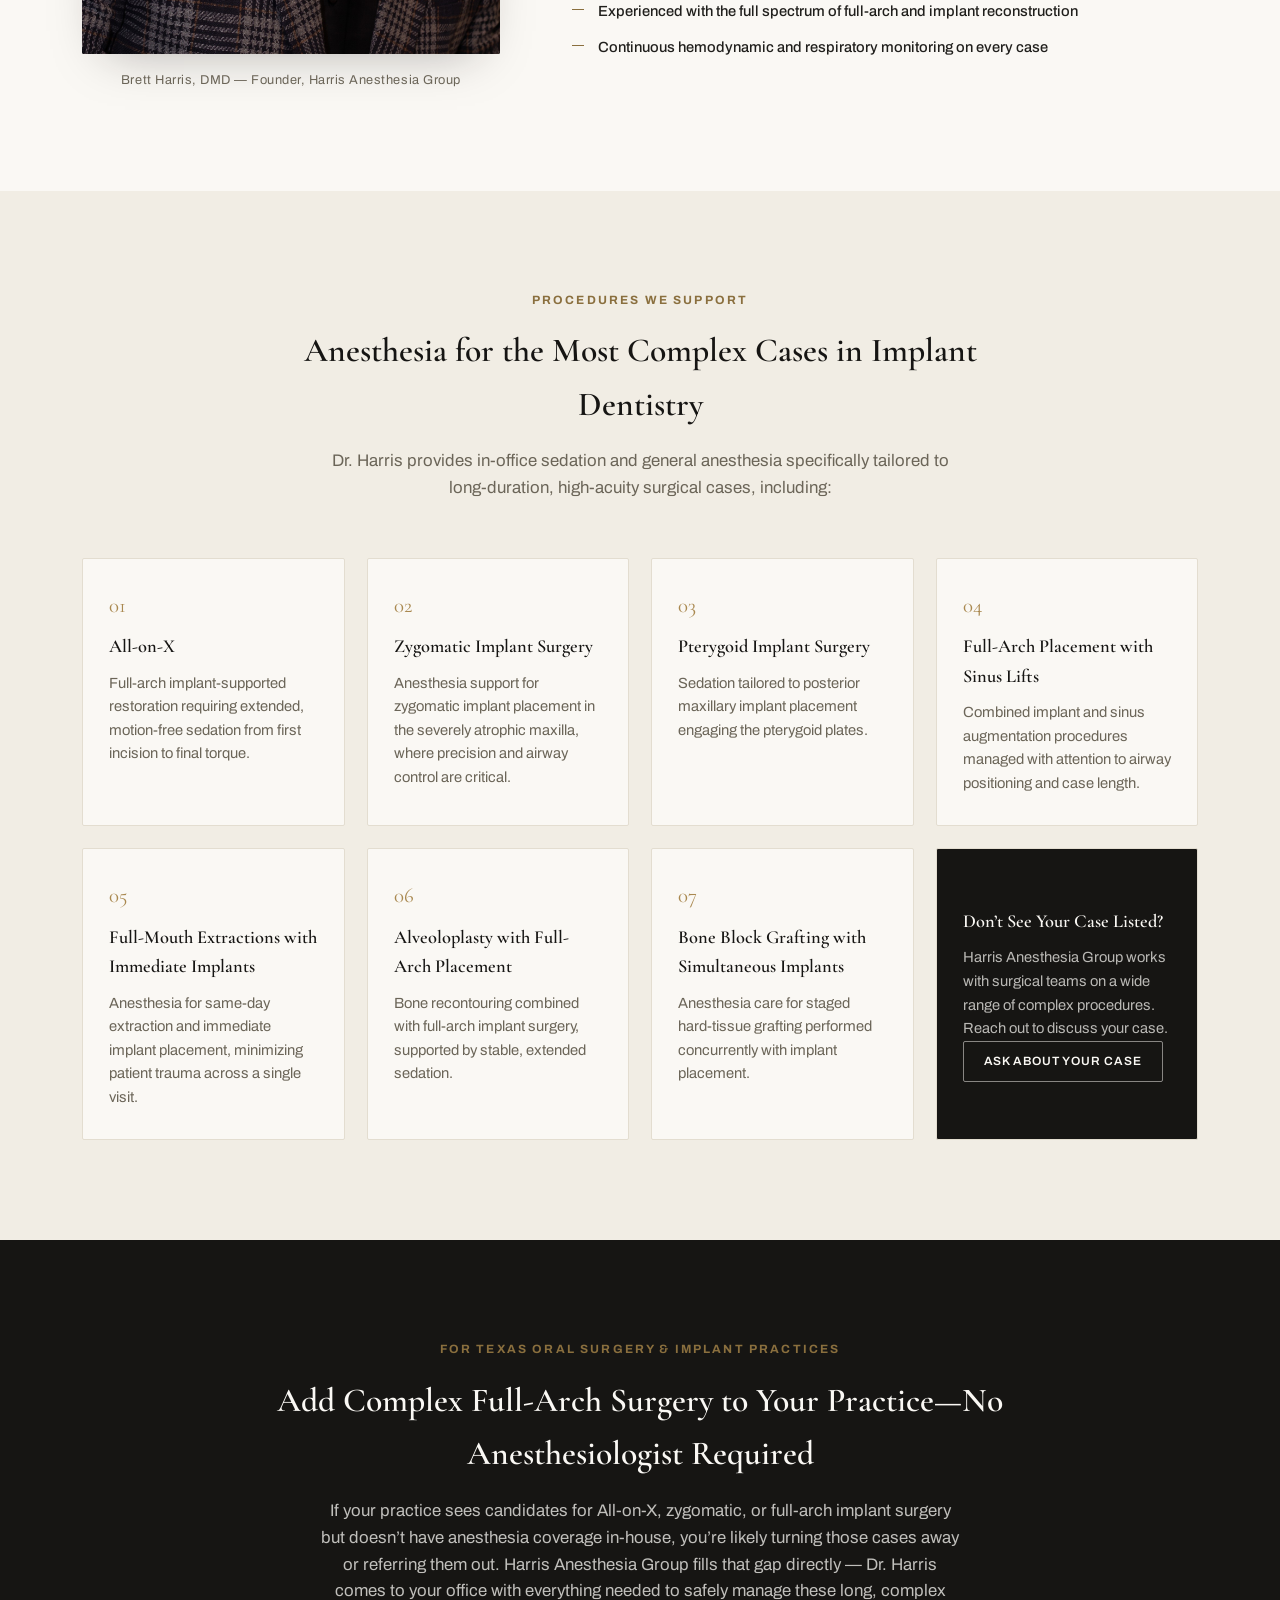
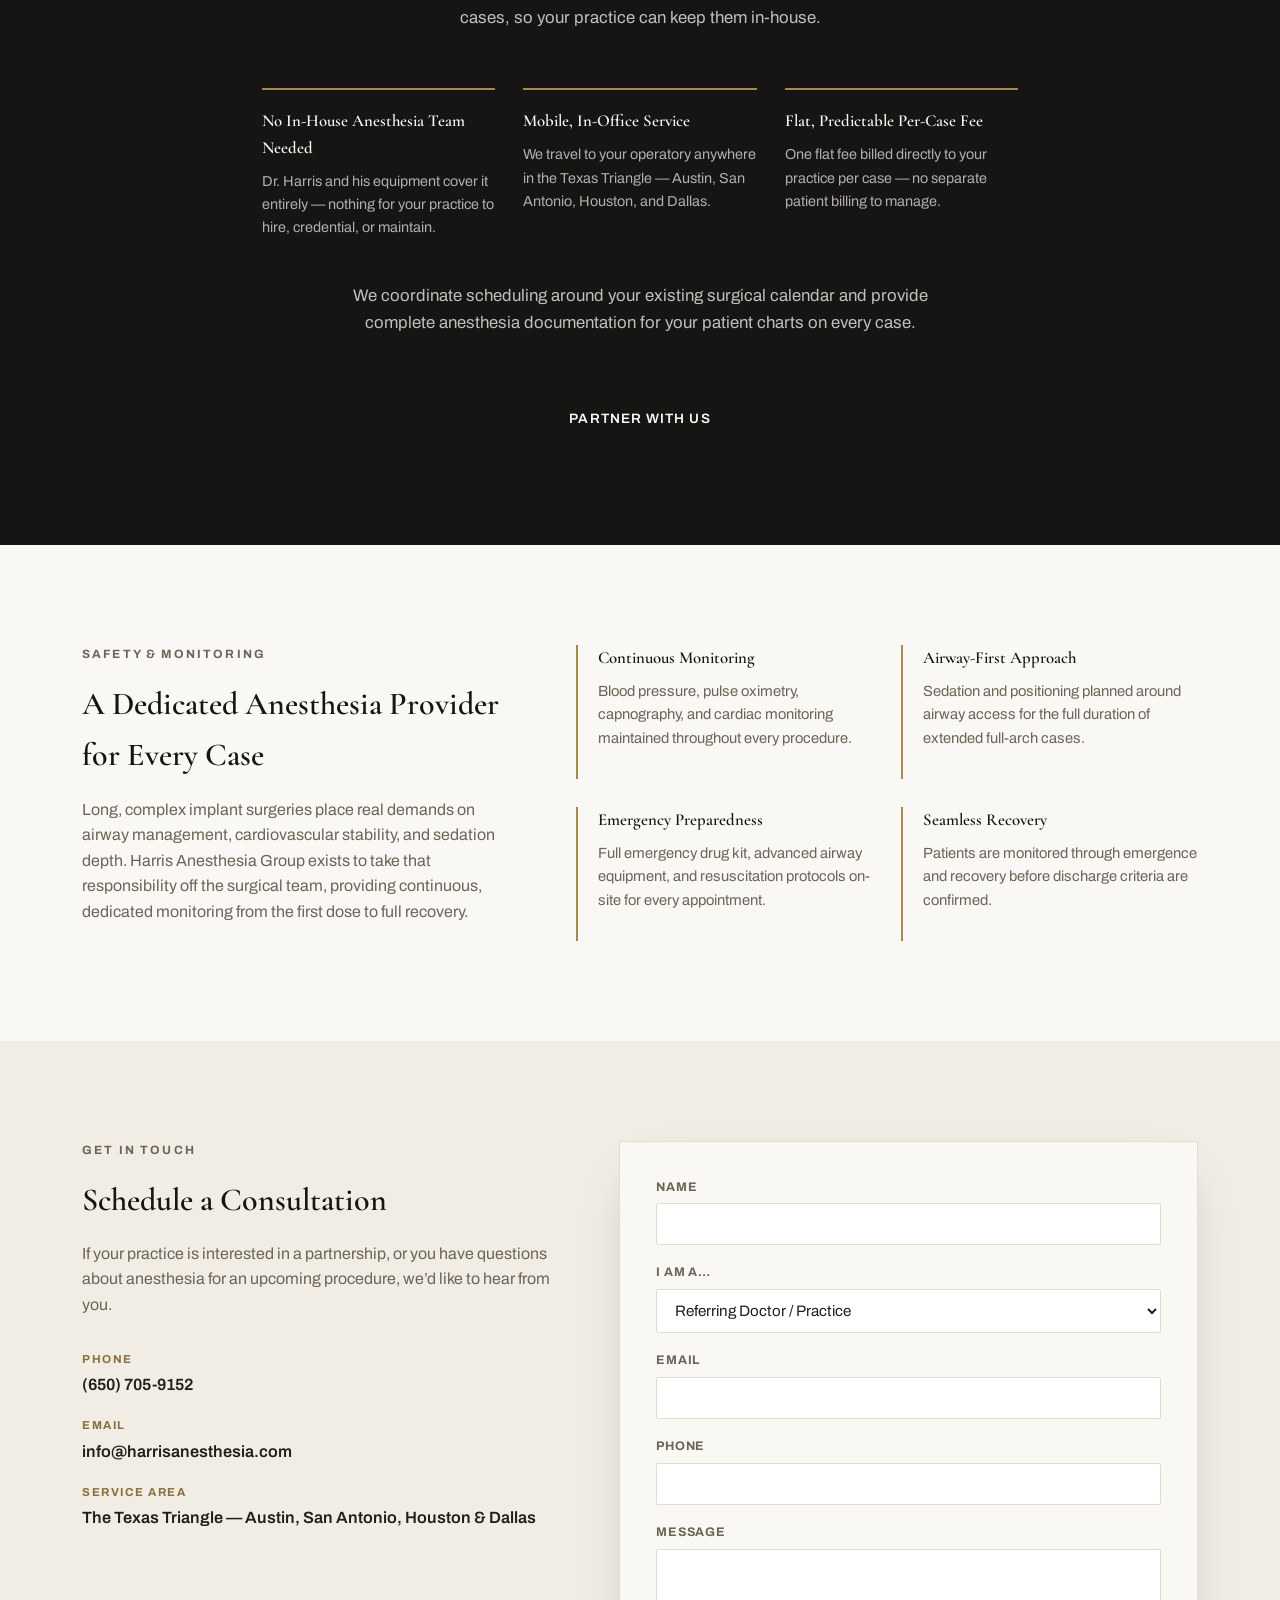
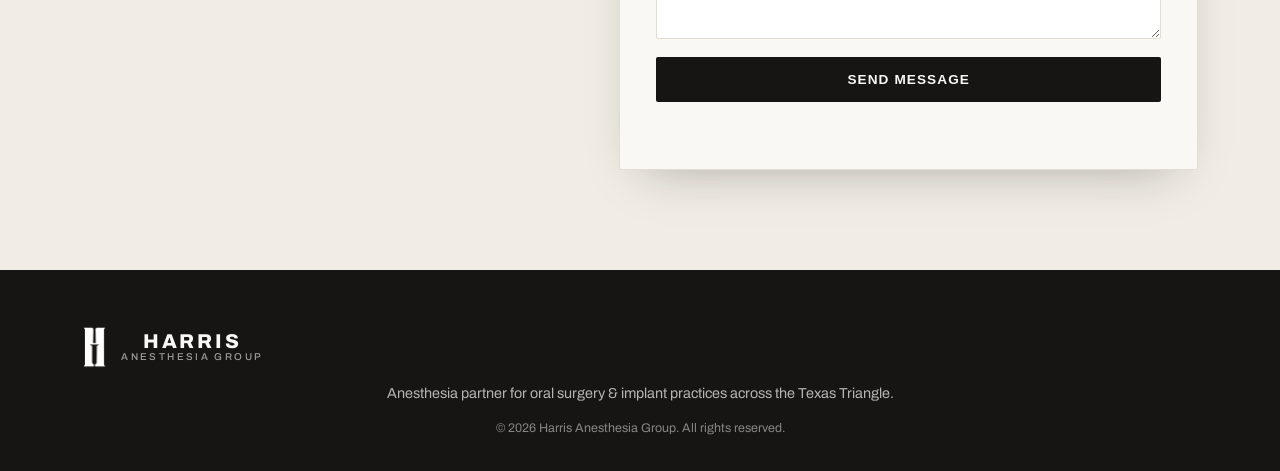
==== commit 8fe8bce6: "Reposition messaging around referring practices as primary audience Lead the hero, nav order, and a " ====
--- a/index.html
+++ b/index.html
@@ -3,8 +3,8 @@
 <head>
 <meta charset="UTF-8">
 <meta name="viewport" content="width=device-width, initial-scale=1.0">
-<title>Harris Anesthesia Group | Office-Based Anesthesia for Complex Oral Surgery</title>
-<meta name="description" content="Harris Anesthesia Group, led by Brett Harris, DMD, provides advanced office-based anesthesia for All-on-X, zygomatic and pterygoid implant surgery, full-arch reconstruction, and complex full-mouth implant procedures.">
+<title>Harris Anesthesia Group | Anesthesia Partner for Texas Oral Surgery Practices</title>
+<meta name="description" content="Harris Anesthesia Group brings board-level, office-based anesthesia directly into oral surgery and implant practices across the Texas Triangle (Austin, San Antonio, Houston, Dallas) for All-on-X, zygomatic and pterygoid implants, full-arch reconstruction, and more &mdash; no in-house anesthesiologist required.">
 <link rel="icon" type="image/png" href="assets/logo-icon.png">
 <link rel="preconnect" href="https://fonts.googleapis.com">
 <link rel="preconnect" href="https://fonts.gstatic.com" crossorigin>
@@ -15,7 +15,7 @@
 
 <div class="topbar">
   <div class="wrap topbar-inner">
-    <span>Office-Based Anesthesia for Oral &amp; Maxillofacial Surgery</span>
+    <span>Anesthesia Partner for Texas Oral Surgery &amp; Implant Practices</span>
     <a href="tel:+16507059152" class="topbar-phone">(650) 705-9152</a>
   </div>
 </div>
@@ -30,10 +30,10 @@
       </span>
     </a>
     <nav class="site-nav" id="site-nav">
+      <a href="#services">Procedures</a>
+      <a href="#referring">For Practices</a>
+      <a href="#safety">Safety &amp; Monitoring</a>
       <a href="#about">About</a>
-      <a href="#services">Procedures</a>
-      <a href="#safety">Safety &amp; Monitoring</a>
-      <a href="#referring">Referring Providers</a>
       <a href="#contact">Contact</a>
     </nav>
     <a href="#contact" class="btn btn-primary header-cta">Request Consultation</a>
@@ -47,16 +47,16 @@
 
   <section class="hero">
     <div class="wrap hero-inner">
-      <p class="eyebrow">Brett Harris, DMD &mdash; Dental Anesthesiologist</p>
-      <h1>Hospital-Level Anesthesia,<br>Delivered Chairside.</h1>
+      <p class="eyebrow">For Oral Surgery &amp; Implant Practices in Texas</p>
+      <h1>Offer All-on-X and Full-Arch Surgery&mdash;Without an Anesthesiologist on Staff.</h1>
       <p class="hero-lede">
-        Harris Anesthesia Group provides dedicated office-based anesthesia for the most
-        demanding oral and maxillofacial procedures &mdash; so surgeons can focus on the
-        surgery, and patients receive safe, comfortable, board-level anesthesia care
-        without a trip to the hospital.
+        Harris Anesthesia Group brings board-level, office-based anesthesia directly into
+        your practice for the most complex full-arch and implant cases &mdash; so you can keep
+        these patients in-house instead of turning them away or referring them out. One flat
+        fee per case, no anesthesia team to hire or credential yourself.
       </p>
       <div class="hero-actions">
-        <a href="#referring" class="btn btn-primary">For Referring Doctors</a>
+        <a href="#referring" class="btn btn-primary">Partner With Us</a>
         <a href="#services" class="btn btn-ghost">View Procedures</a>
       </div>
     </div>
@@ -77,8 +77,8 @@
         <span class="stat-label">Doctor-level anesthesia training</span>
       </div>
       <div class="stat">
-        <span class="stat-num">In-Office</span>
-        <span class="stat-label">No hospital or surgery-center transfer</span>
+        <span class="stat-num">TX Triangle</span>
+        <span class="stat-label">Austin, San Antonio, Houston &amp; Dallas</span>
       </div>
     </div>
   </section>
@@ -172,6 +172,39 @@
     </div>
   </section>
 
+  <section id="referring" class="referring">
+    <div class="wrap referring-inner">
+      <p class="eyebrow">For Texas Oral Surgery &amp; Implant Practices</p>
+      <h2>Add Complex Full-Arch Surgery to Your Practice&mdash;No Anesthesiologist Required</h2>
+      <p class="section-lede">
+        If your practice sees candidates for All-on-X, zygomatic, or full-arch implant surgery
+        but doesn&rsquo;t have anesthesia coverage in-house, you&rsquo;re likely turning those cases
+        away or referring them out. Harris Anesthesia Group fills that gap directly &mdash;
+        Dr. Harris comes to your office with everything needed to safely manage these
+        long, complex cases, so your practice can keep them in-house.
+      </p>
+      <div class="referring-points">
+        <div class="referring-point">
+          <h3>No In-House Anesthesia Team Needed</h3>
+          <p>Dr. Harris and his equipment cover it entirely &mdash; nothing for your practice to hire, credential, or maintain.</p>
+        </div>
+        <div class="referring-point">
+          <h3>Mobile, In-Office Service</h3>
+          <p>We travel to your operatory anywhere in the Texas Triangle &mdash; Austin, San Antonio, Houston, and Dallas.</p>
+        </div>
+        <div class="referring-point">
+          <h3>Flat, Predictable Per-Case Fee</h3>
+          <p>One flat fee billed directly to your practice per case &mdash; no separate patient billing to manage.</p>
+        </div>
+      </div>
+      <p class="section-lede">
+        We coordinate scheduling around your existing surgical calendar and provide complete
+        anesthesia documentation for your patient charts on every case.
+      </p>
+      <a href="#contact" class="btn btn-primary">Partner With Us</a>
+    </div>
+  </section>
+
   <section id="safety" class="safety">
     <div class="wrap safety-grid">
       <div class="safety-copy">
@@ -205,43 +238,14 @@
     </div>
   </section>
 
-  <section id="referring" class="referring">
-    <div class="wrap referring-inner">
-      <p class="eyebrow">For Referring Doctors</p>
-      <h2>An Anesthesia Partner That Fits Into Your Practice</h2>
-      <p class="section-lede">
-        Harris Anesthesia Group works directly inside your office, alongside your team and
-        your equipment, so your patients never have to leave the practice they already trust.
-        We coordinate scheduling around your surgical calendar and provide the anesthesia
-        record-keeping your practice needs for every case.
-      </p>
-      <div class="referring-points">
-        <div class="referring-point">
-          <h3>Mobile, In-Office Service</h3>
-          <p>Dr. Harris comes to your operatory &mdash; no outside facility, no added travel for your patients.</p>
-        </div>
-        <div class="referring-point">
-          <h3>Flexible Scheduling</h3>
-          <p>Coordinated around your existing full-arch and implant surgery days.</p>
-        </div>
-        <div class="referring-point">
-          <h3>Complete Documentation</h3>
-          <p>Full anesthesia records provided for your patient charts and compliance needs.</p>
-        </div>
-      </div>
-      <a href="#contact" class="btn btn-primary">Start a Referral Partnership</a>
-    </div>
-  </section>
-
   <section id="contact" class="contact">
     <div class="wrap contact-grid">
       <div class="contact-info">
         <p class="eyebrow">Get in Touch</p>
         <h2>Schedule a Consultation</h2>
         <p>
-          Whether you&rsquo;re a patient with questions about anesthesia for an upcoming
-          procedure, or a surgical practice interested in a referral partnership, we&rsquo;d
-          like to hear from you.
+          If your practice is interested in a partnership, or you have questions about
+          anesthesia for an upcoming procedure, we&rsquo;d like to hear from you.
         </p>
         <dl class="contact-details">
           <div>
@@ -254,7 +258,7 @@
           </div>
           <div>
             <dt>Service Area</dt>
-            <dd>Serving partner surgical practices by appointment</dd>
+            <dd>The Texas Triangle &mdash; Austin, San Antonio, Houston &amp; Dallas</dd>
           </div>
         </dl>
       </div>
@@ -266,8 +270,8 @@
         <div class="form-row">
           <label for="role">I am a&hellip;</label>
           <select id="role" name="role">
+            <option>Referring Doctor / Practice</option>
             <option>Patient</option>
-            <option>Referring Doctor / Practice</option>
             <option>Other</option>
           </select>
         </div>
@@ -300,7 +304,7 @@
         <span class="brand-sub">Anesthesia Group</span>
       </span>
     </a>
-    <p class="footer-tagline">Office-based anesthesia for complex oral &amp; maxillofacial surgery.</p>
+    <p class="footer-tagline">Anesthesia partner for oral surgery &amp; implant practices across the Texas Triangle.</p>
     <p class="footer-copy">&copy; <span id="year"></span> Harris Anesthesia Group. All rights reserved.</p>
   </div>
 </footer>
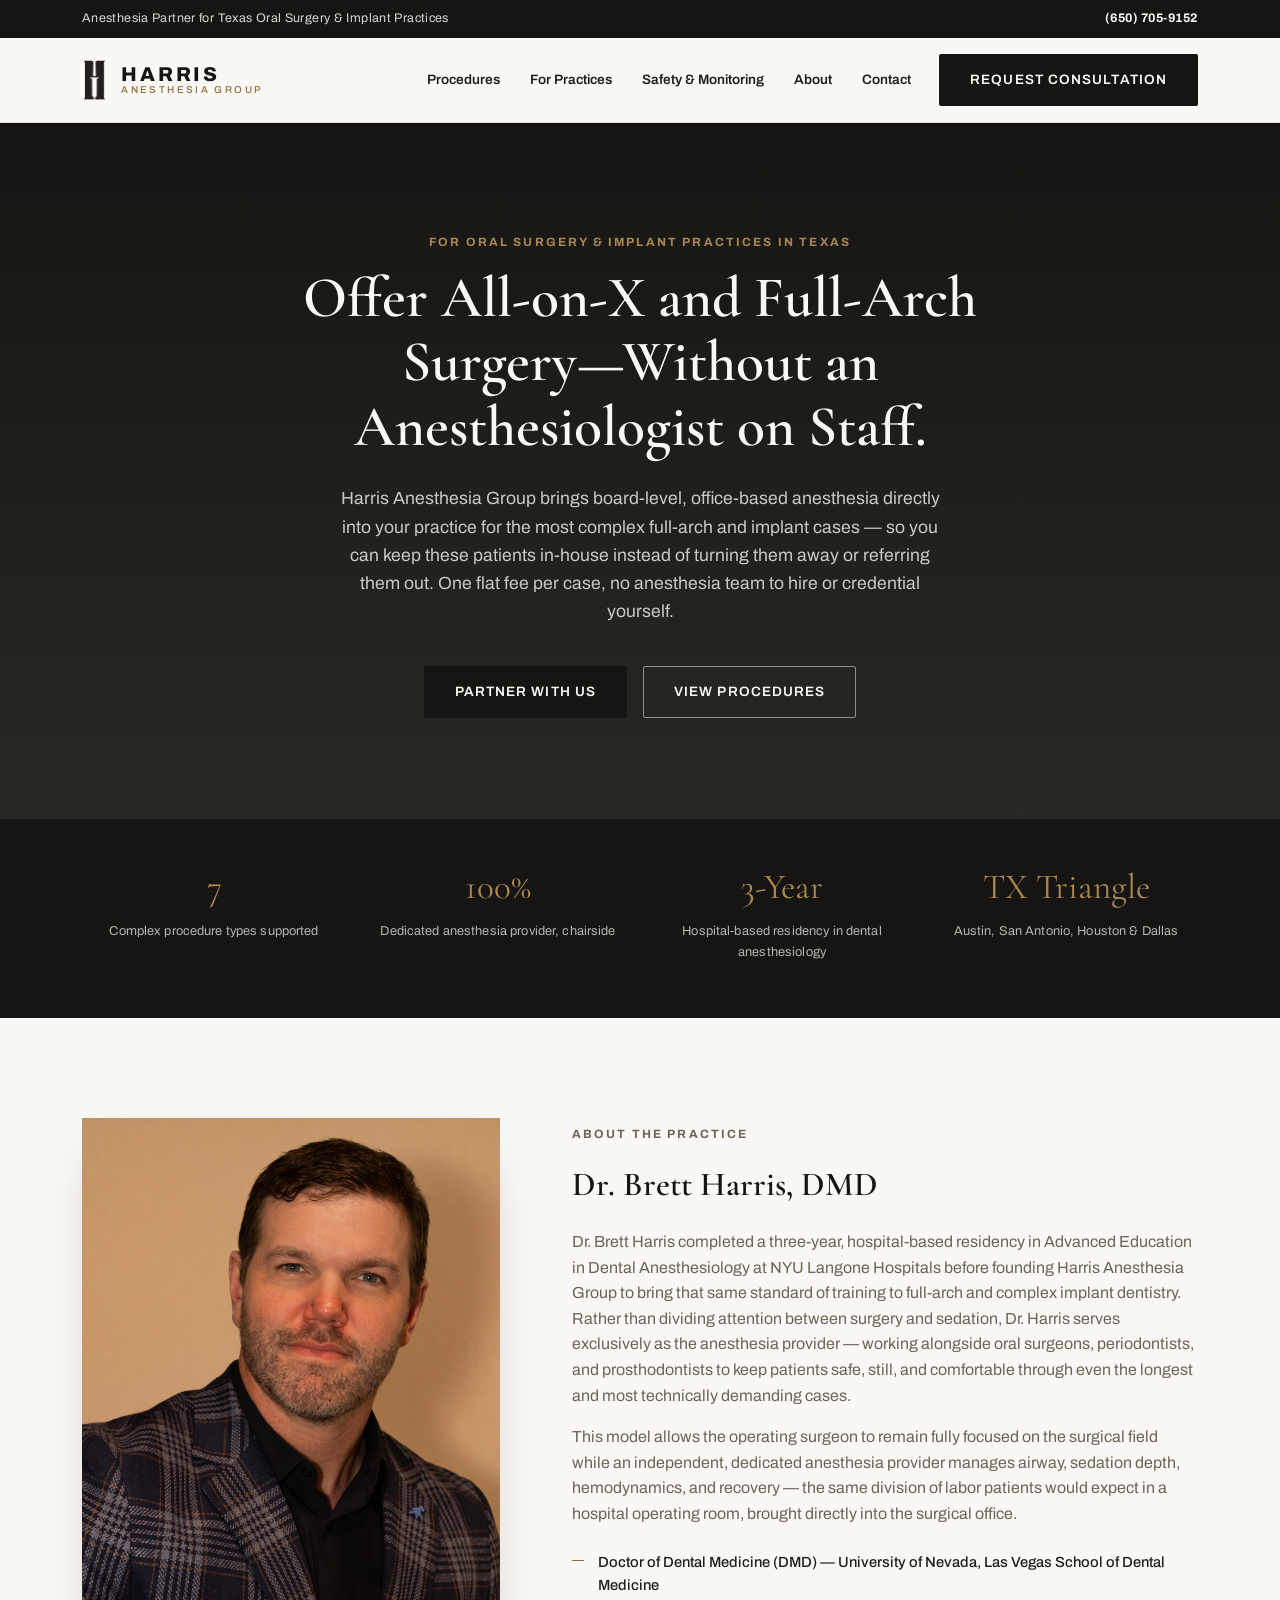
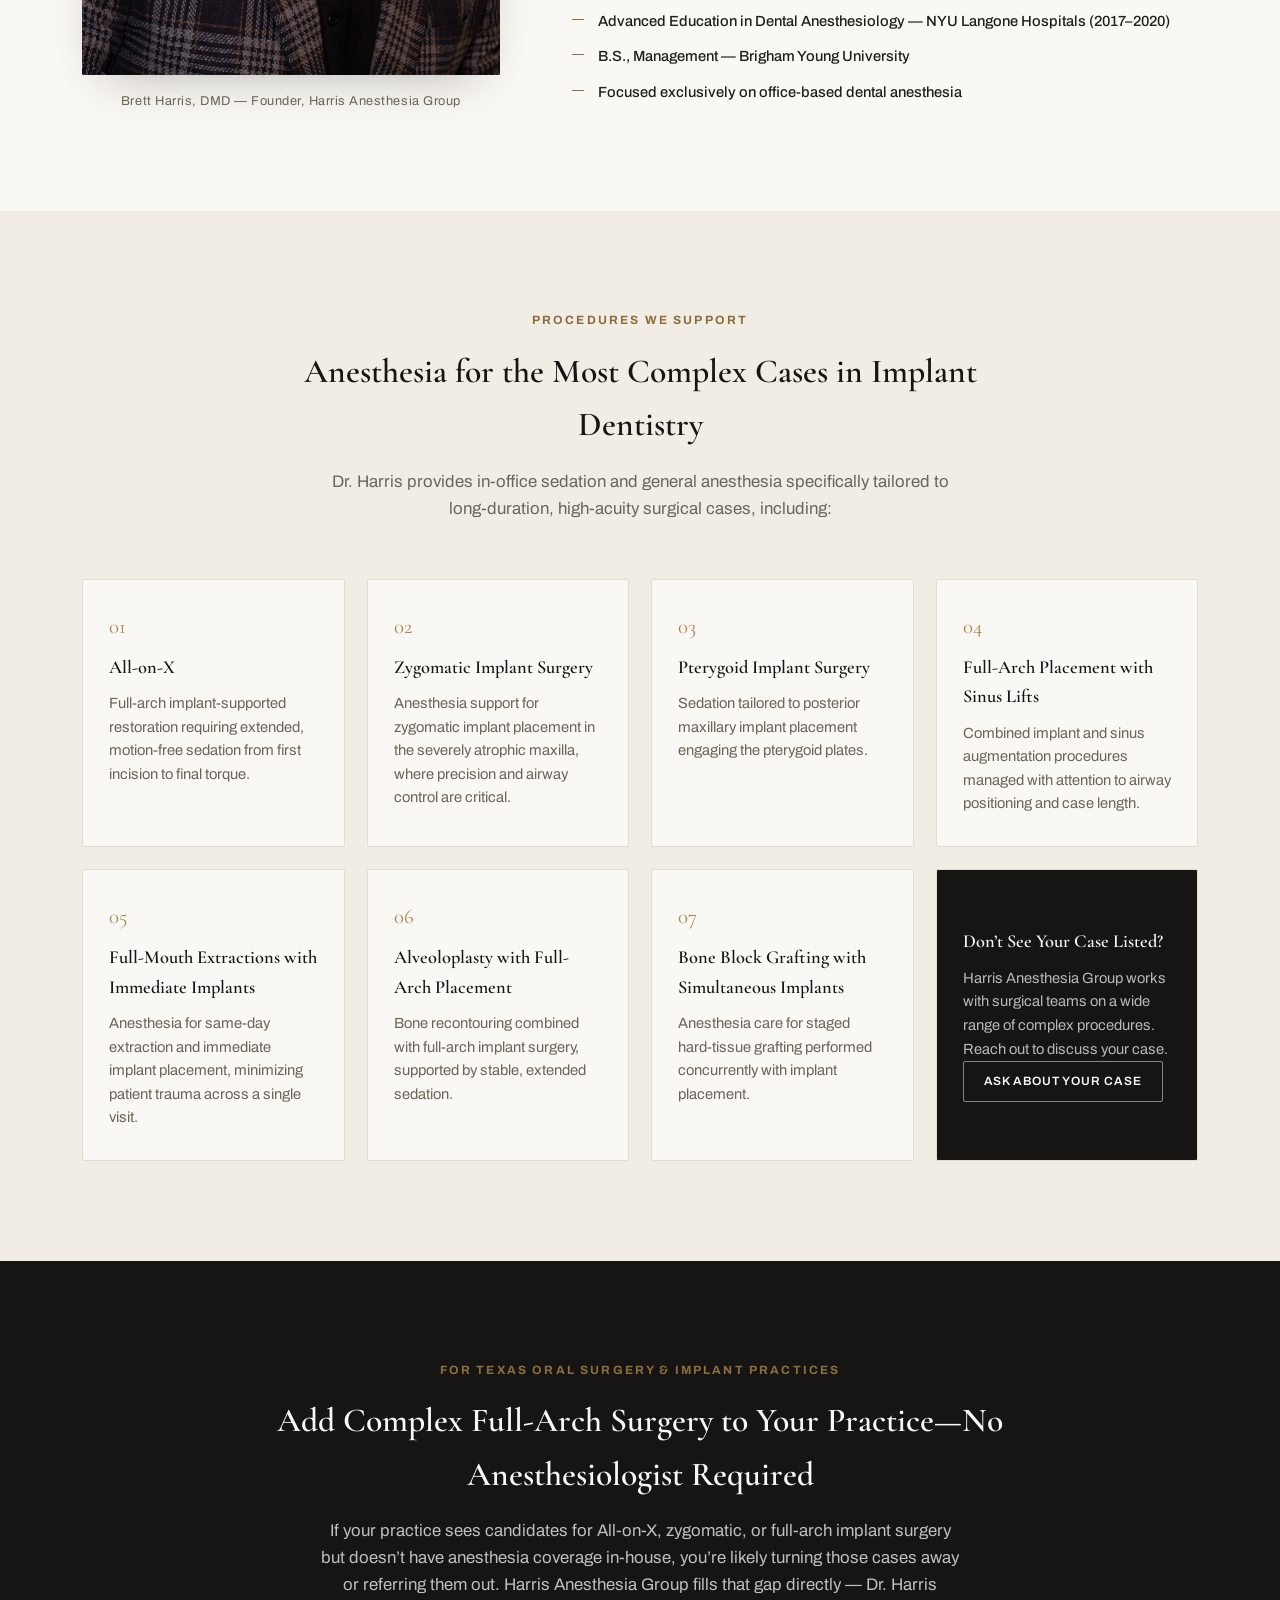
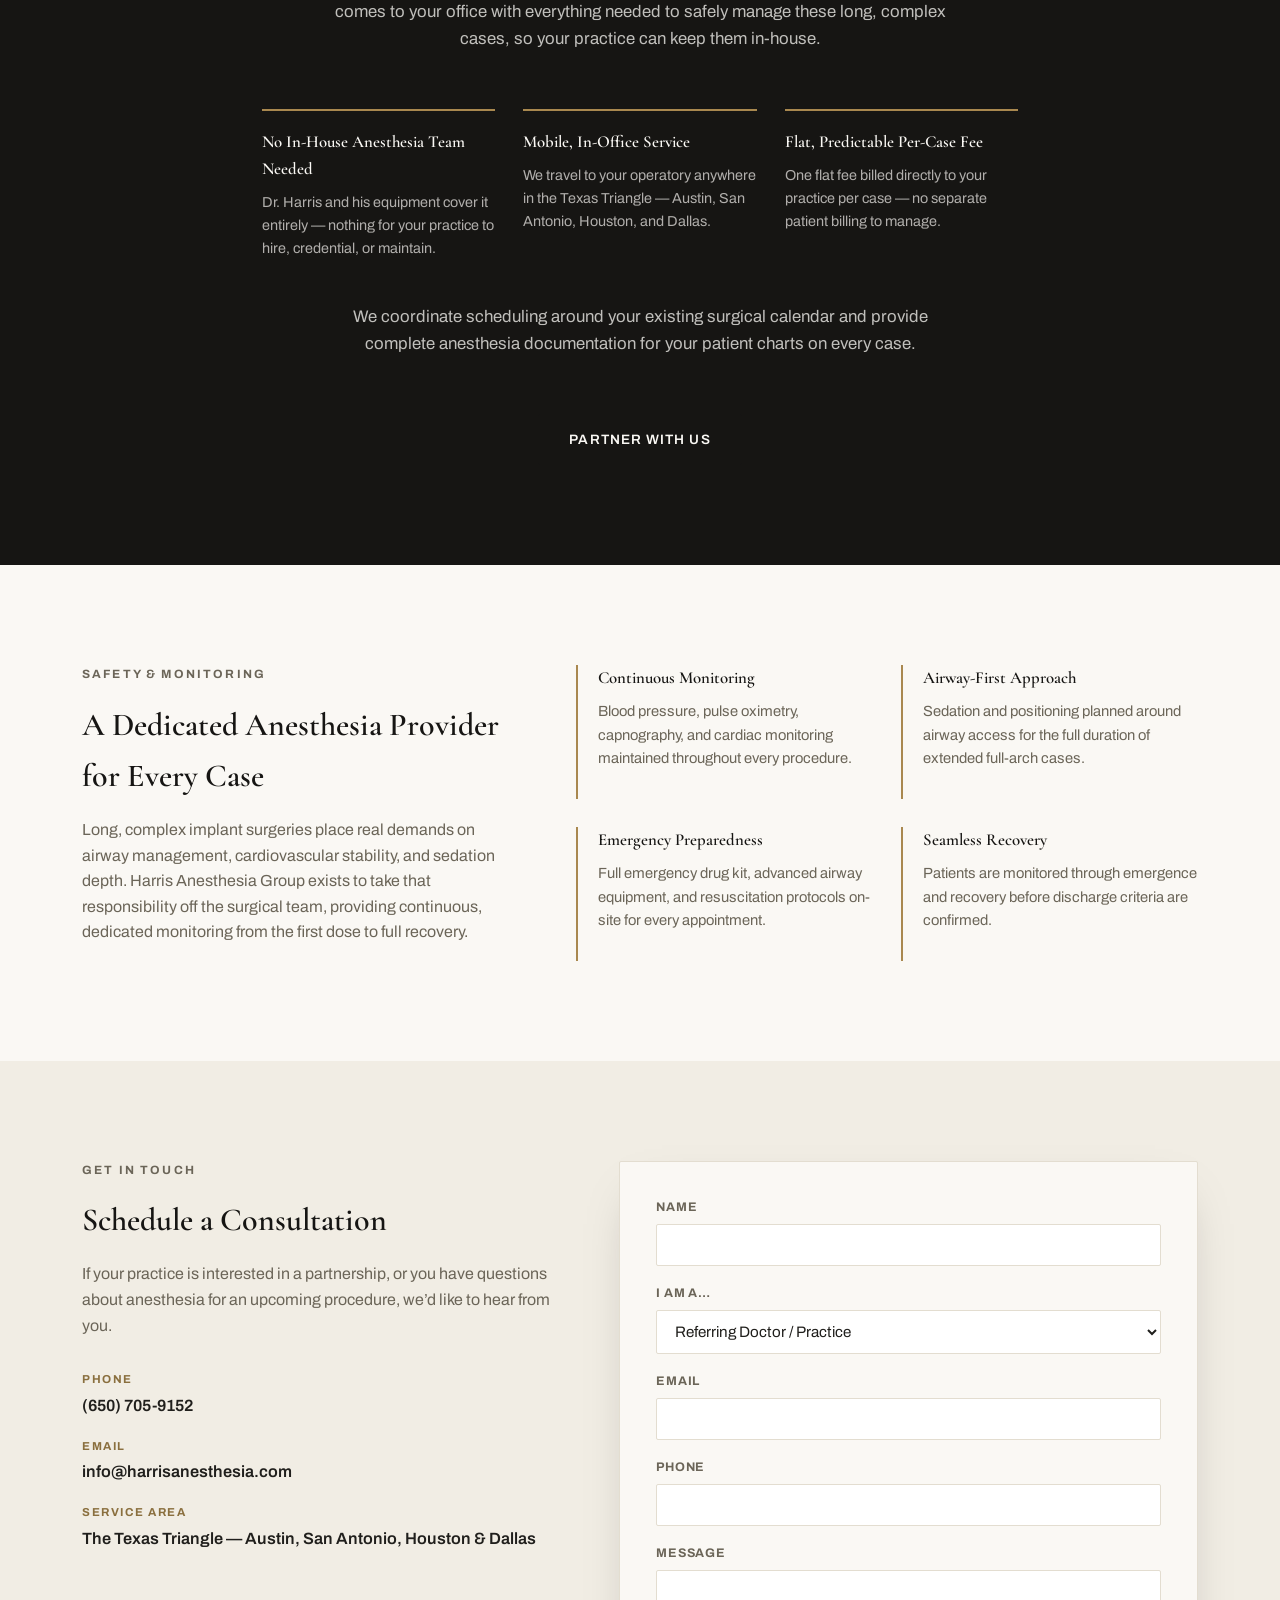
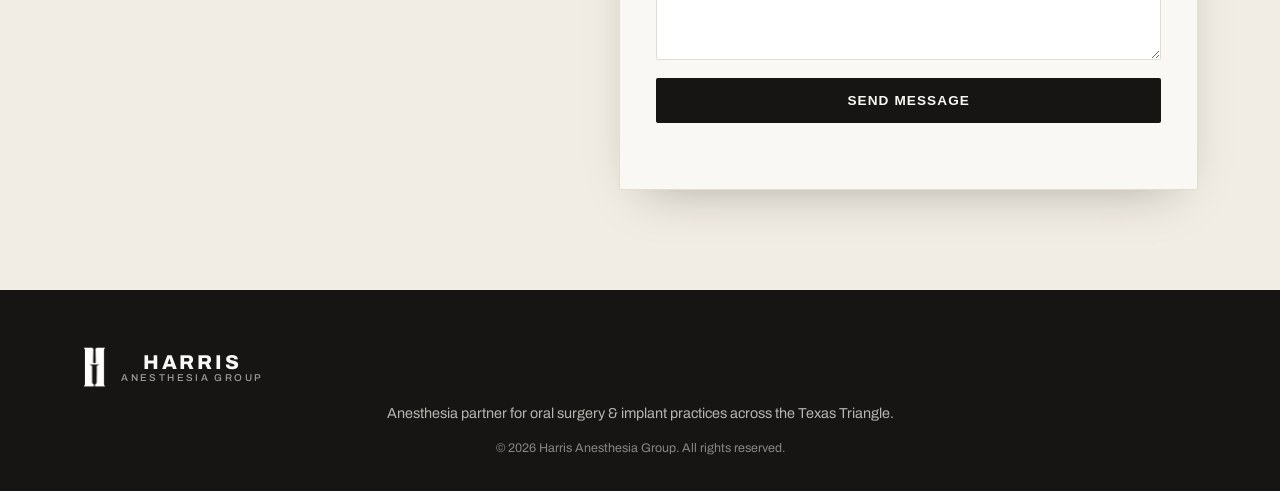
==== commit 8f61cfcb: "Add Dr. Harris's real credentials to About section Replace generic placeholder bullets with his actu" ====
--- a/index.html
+++ b/index.html
@@ -73,8 +73,8 @@
         <span class="stat-label">Dedicated anesthesia provider, chairside</span>
       </div>
       <div class="stat">
-        <span class="stat-num">DMD</span>
-        <span class="stat-label">Doctor-level anesthesia training</span>
+        <span class="stat-num">3-Year</span>
+        <span class="stat-label">Hospital-based residency in dental anesthesiology</span>
       </div>
       <div class="stat">
         <span class="stat-num">TX Triangle</span>
@@ -95,12 +95,13 @@
         <p class="eyebrow">About the Practice</p>
         <h2>Dr. Brett Harris, DMD</h2>
         <p>
-          Dr. Brett Harris founded Harris Anesthesia Group to bring a single, consistent
-          standard of anesthesia care to the growing world of full-arch and complex implant
-          dentistry. Rather than dividing attention between surgery and sedation, Dr. Harris
-          serves exclusively as the anesthesia provider &mdash; working alongside oral surgeons,
-          periodontists, and prosthodontists to keep patients safe, still, and comfortable
-          through even the longest and most technically demanding cases.
+          Dr. Brett Harris completed a three-year, hospital-based residency in Advanced
+          Education in Dental Anesthesiology at NYU Langone Hospitals before founding Harris
+          Anesthesia Group to bring that same standard of training to full-arch and complex
+          implant dentistry. Rather than dividing attention between surgery and sedation,
+          Dr. Harris serves exclusively as the anesthesia provider &mdash; working alongside oral
+          surgeons, periodontists, and prosthodontists to keep patients safe, still, and
+          comfortable through even the longest and most technically demanding cases.
         </p>
         <p>
           This model allows the operating surgeon to remain fully focused on the surgical
@@ -109,10 +110,10 @@
           expect in a hospital operating room, brought directly into the surgical office.
         </p>
         <ul class="credential-list">
-          <li>Doctor of Dental Medicine (DMD)</li>
+          <li>Doctor of Dental Medicine (DMD) &mdash; University of Nevada, Las Vegas School of Dental Medicine</li>
+          <li>Advanced Education in Dental Anesthesiology &mdash; NYU Langone Hospitals (2017&ndash;2020)</li>
+          <li>B.S., Management &mdash; Brigham Young University</li>
           <li>Focused exclusively on office-based dental anesthesia</li>
-          <li>Experienced with the full spectrum of full-arch and implant reconstruction</li>
-          <li>Continuous hemodynamic and respiratory monitoring on every case</li>
         </ul>
       </div>
     </div>
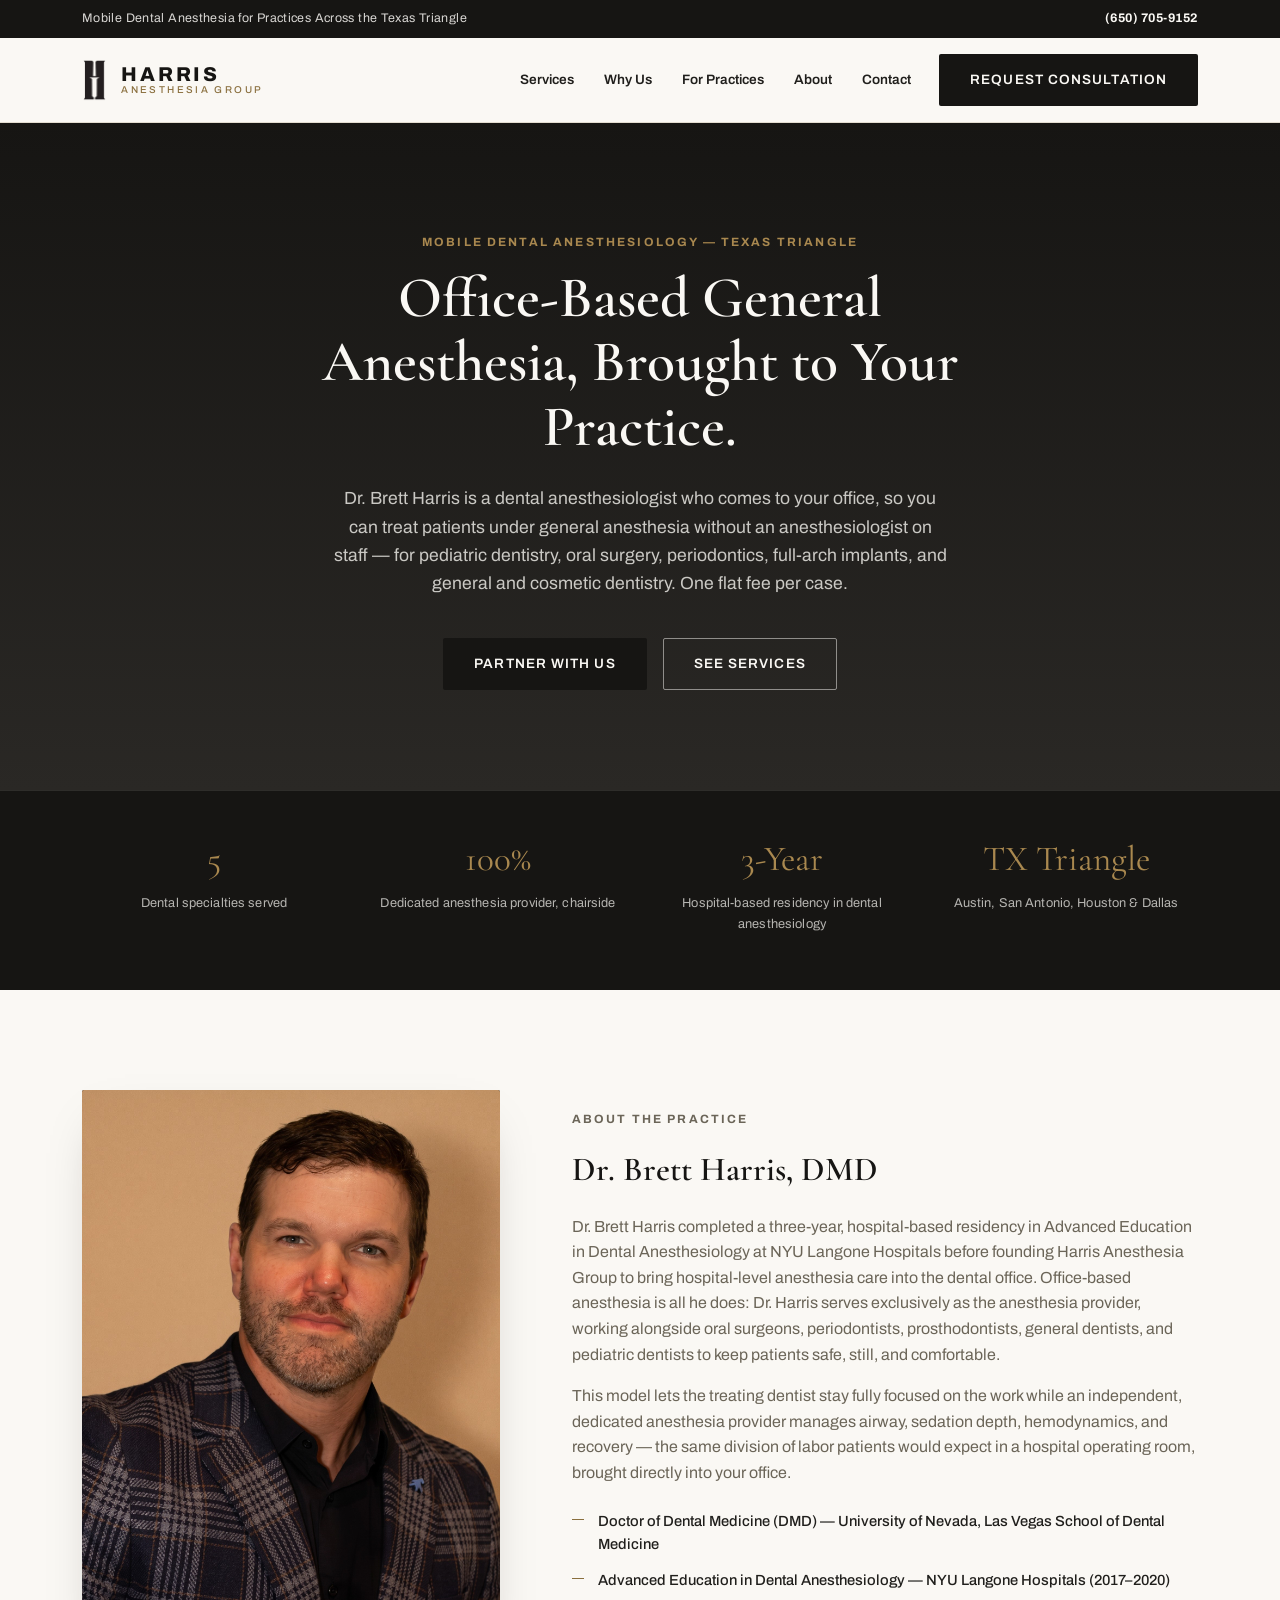
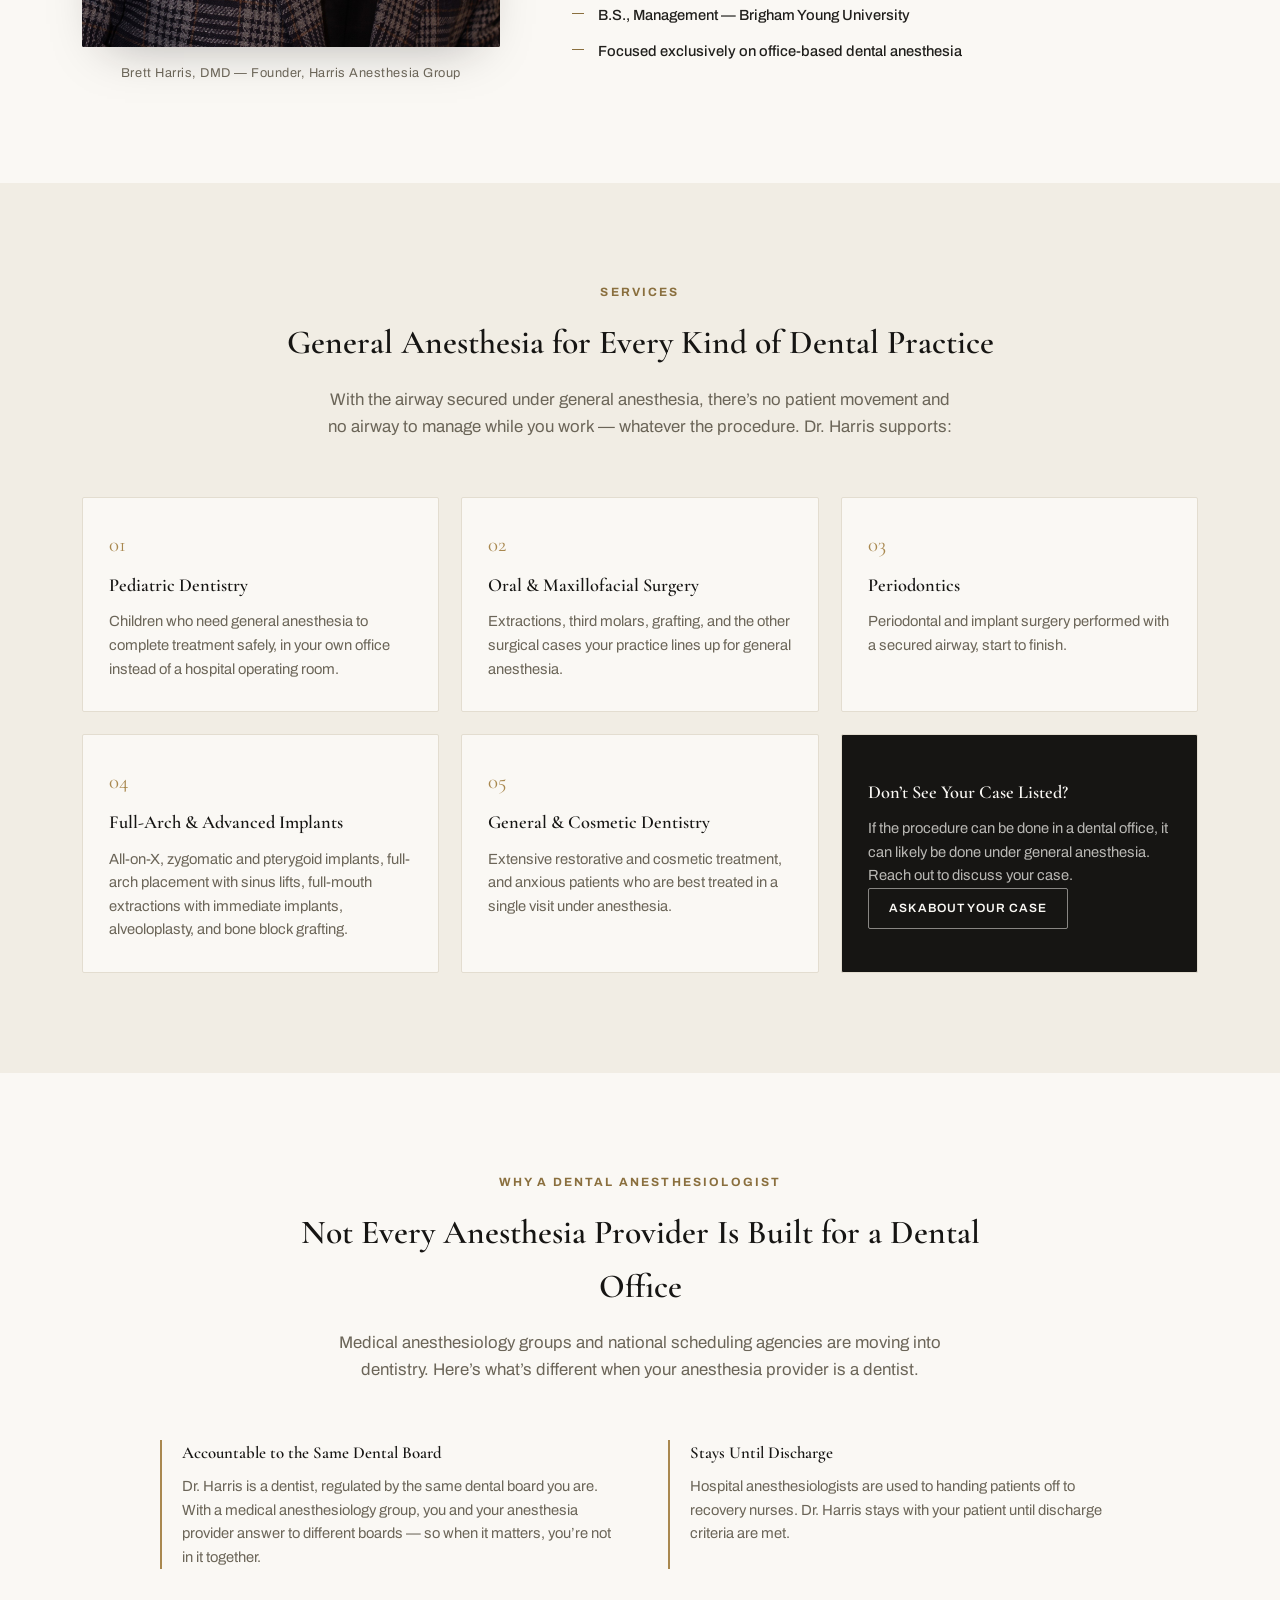
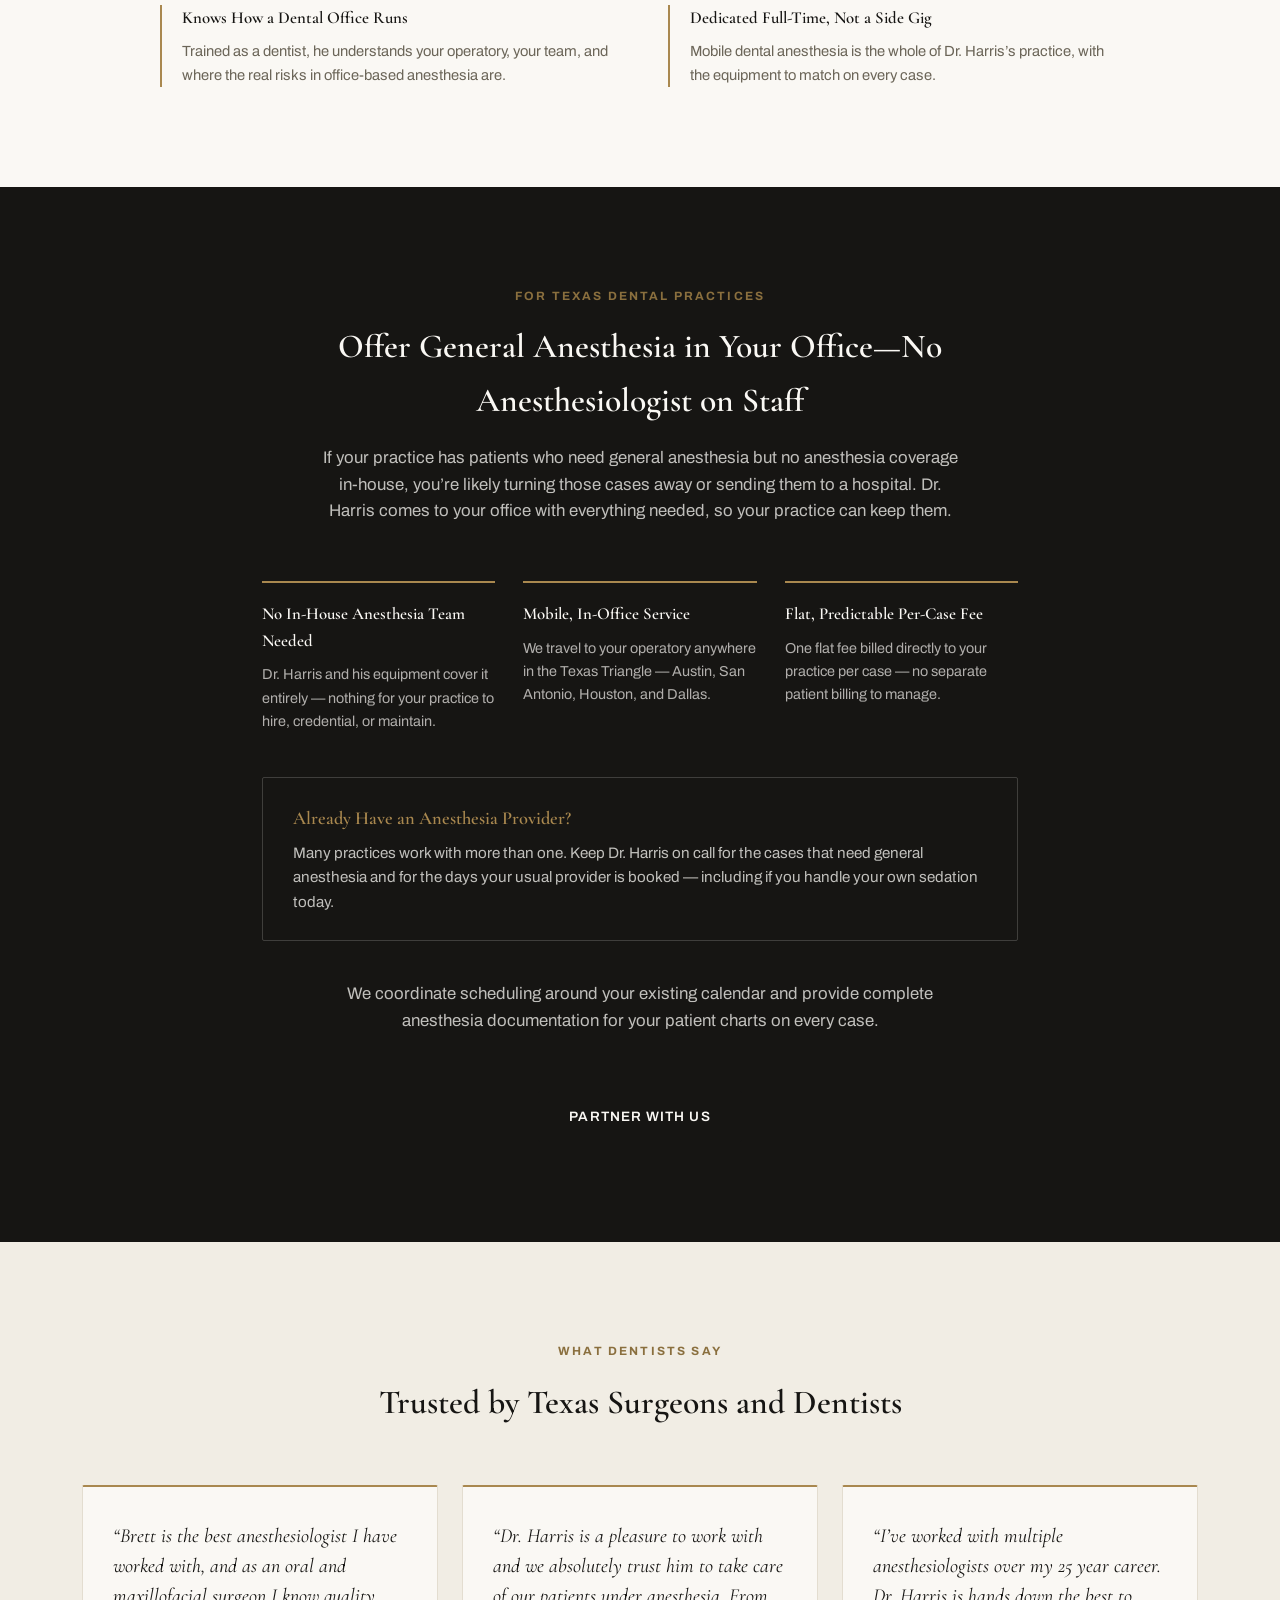
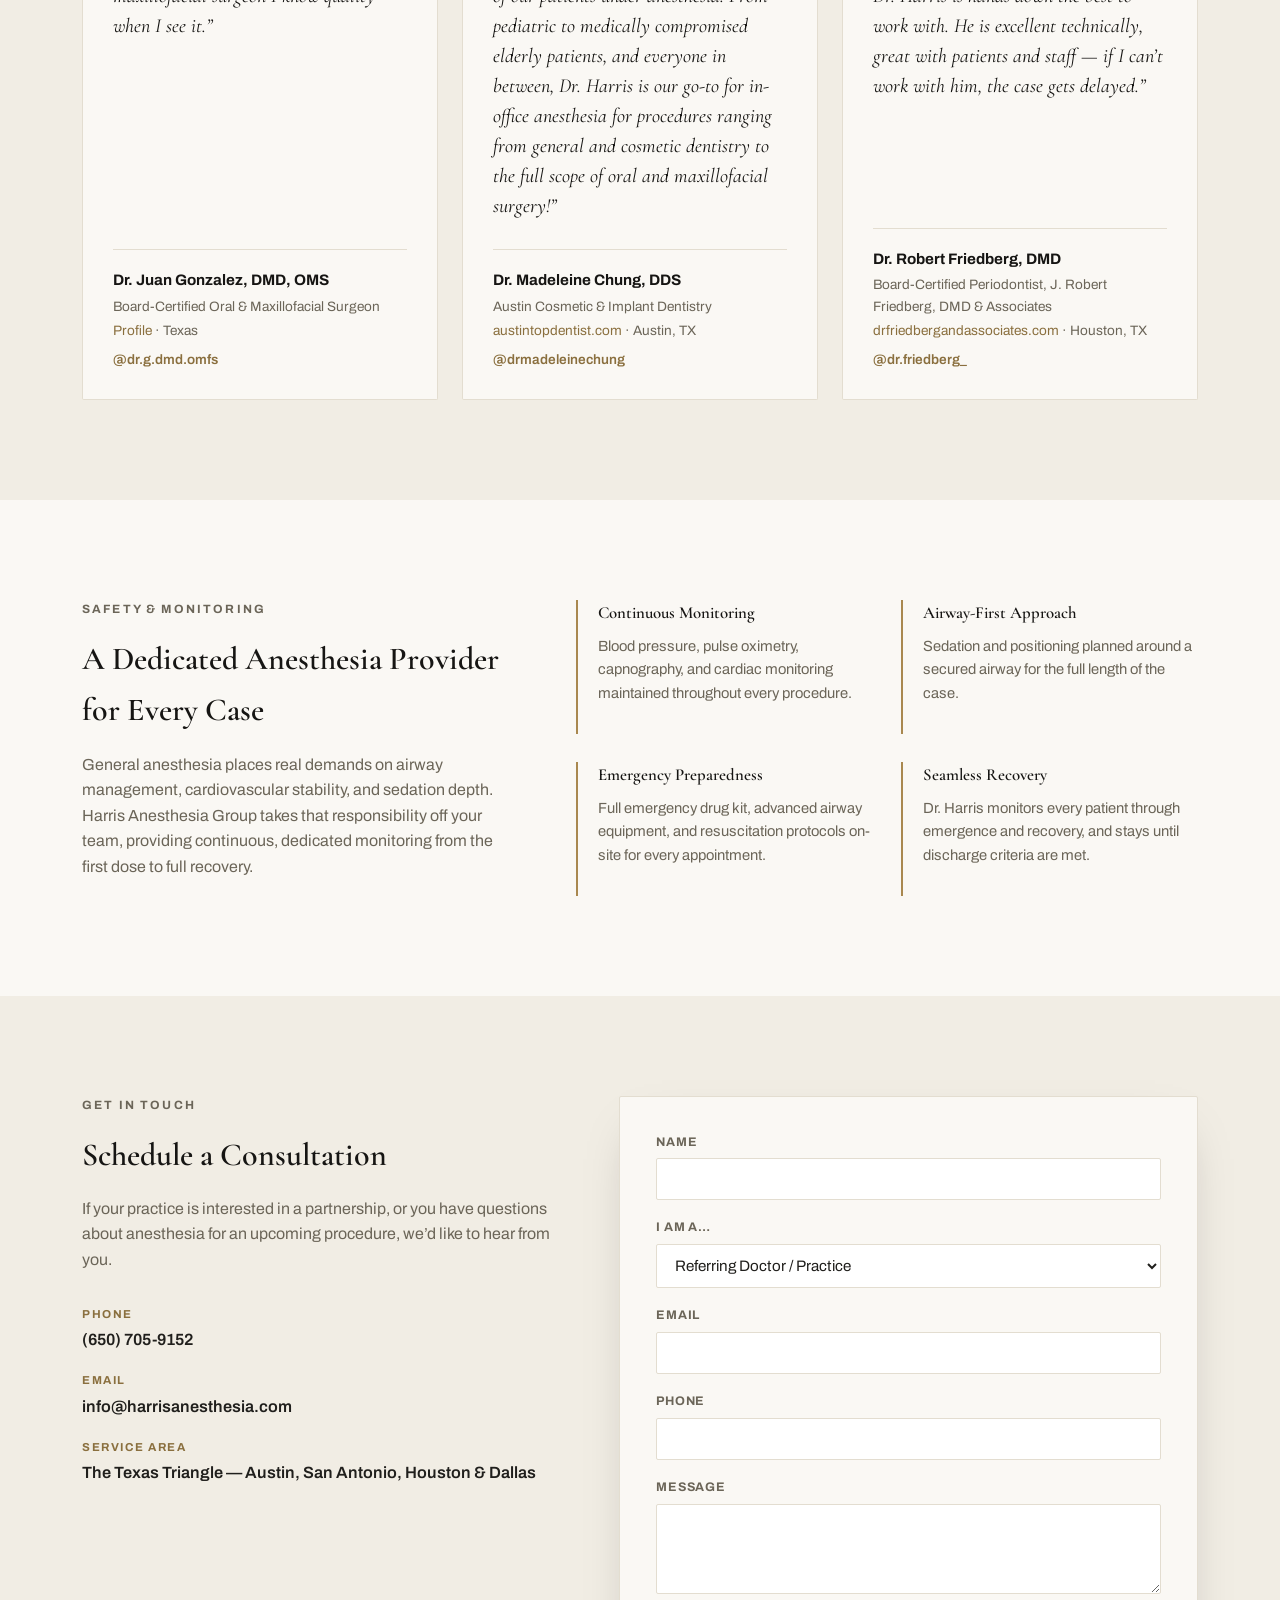
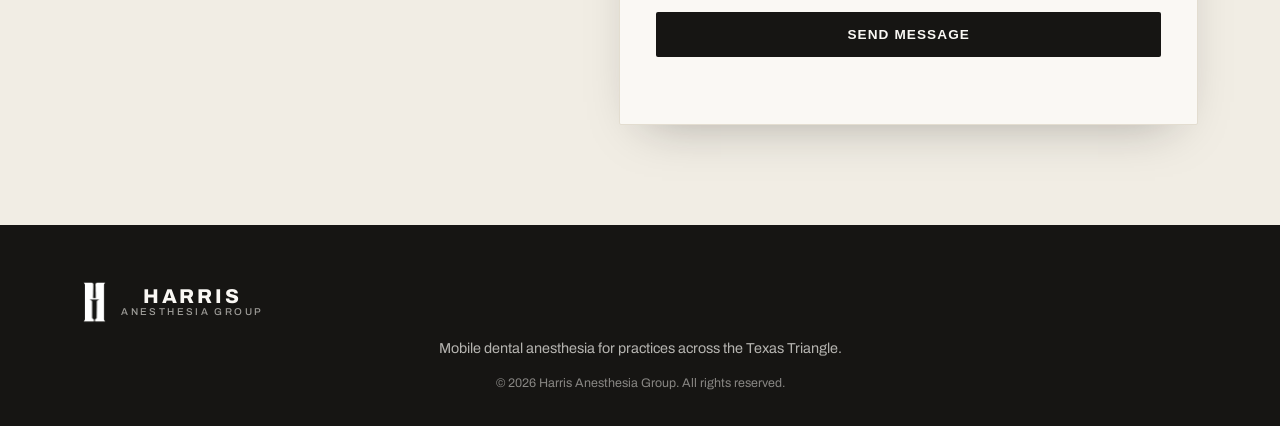
==== commit d817f011: "Broaden positioning beyond full-arch and add testimonials Based on Dr. Friedberg's feedback: full-ar" ====
--- a/index.html
+++ b/index.html
@@ -3,19 +3,56 @@
 <head>
 <meta charset="UTF-8">
 <meta name="viewport" content="width=device-width, initial-scale=1.0">
-<title>Harris Anesthesia Group | Anesthesia Partner for Texas Oral Surgery Practices</title>
-<meta name="description" content="Harris Anesthesia Group brings board-level, office-based anesthesia directly into oral surgery and implant practices across the Texas Triangle (Austin, San Antonio, Houston, Dallas) for All-on-X, zygomatic and pterygoid implants, full-arch reconstruction, and more &mdash; no in-house anesthesiologist required.">
+<title>Harris Anesthesia Group | Mobile Dental Anesthesiologist in Austin, Houston, Dallas &amp; San Antonio</title>
+<meta name="description" content="Dr. Brett Harris is a mobile dental anesthesiologist who brings office-based general anesthesia to dental practices across Austin, San Antonio, Houston, and Dallas &mdash; for pediatric dentistry, oral surgery, periodontics, full-arch implants, and general and cosmetic dentistry. No anesthesiologist on staff required.">
+<link rel="canonical" href="https://harrisanesthesia.com/">
+<meta property="og:type" content="website">
+<meta property="og:url" content="https://harrisanesthesia.com/">
+<meta property="og:title" content="Harris Anesthesia Group | Mobile Dental Anesthesiology in Texas">
+<meta property="og:description" content="Office-based general anesthesia brought to your dental practice, anywhere in the Texas Triangle. One flat fee per case.">
+<meta property="og:image" content="https://harrisanesthesia.com/assets/dr-harris-headshot-crop.jpg">
 <link rel="icon" type="image/png" href="assets/logo-icon.png">
 <link rel="preconnect" href="https://fonts.googleapis.com">
 <link rel="preconnect" href="https://fonts.gstatic.com" crossorigin>
 <link href="https://fonts.googleapis.com/css2?family=Archivo:wght@400;500;600;700;800&family=Cormorant+Garamond:ital,wght@0,500;0,600;1,500&display=swap" rel="stylesheet">
 <link rel="stylesheet" href="css/styles.css">
+<script type="application/ld+json">
+{
+  "@context": "https://schema.org",
+  "@type": "MedicalBusiness",
+  "name": "Harris Anesthesia Group",
+  "url": "https://harrisanesthesia.com/",
+  "logo": "https://harrisanesthesia.com/assets/logo-icon.png",
+  "image": "https://harrisanesthesia.com/assets/dr-harris-headshot-crop.jpg",
+  "description": "Mobile dental anesthesiology practice providing office-based general anesthesia for dental practices across the Texas Triangle.",
+  "telephone": "+1-650-705-9152",
+  "email": "info@harrisanesthesia.com",
+  "medicalSpecialty": "Anesthesia",
+  "areaServed": [
+    { "@type": "City", "name": "Austin, TX" },
+    { "@type": "City", "name": "San Antonio, TX" },
+    { "@type": "City", "name": "Houston, TX" },
+    { "@type": "City", "name": "Dallas, TX" }
+  ],
+  "founder": {
+    "@type": "Person",
+    "name": "Brett Harris",
+    "honorificSuffix": "DMD",
+    "jobTitle": "Dental Anesthesiologist",
+    "alumniOf": [
+      { "@type": "CollegeOrUniversity", "name": "University of Nevada, Las Vegas School of Dental Medicine" },
+      { "@type": "Organization", "name": "NYU Langone Hospitals" },
+      { "@type": "CollegeOrUniversity", "name": "Brigham Young University" }
+    ]
+  }
+}
+</script>
 </head>
 <body>
 
 <div class="topbar">
   <div class="wrap topbar-inner">
-    <span>Anesthesia Partner for Texas Oral Surgery &amp; Implant Practices</span>
+    <span>Mobile Dental Anesthesia for Practices Across the Texas Triangle</span>
     <a href="tel:+16507059152" class="topbar-phone">(650) 705-9152</a>
   </div>
 </div>
@@ -30,9 +67,9 @@
       </span>
     </a>
     <nav class="site-nav" id="site-nav">
-      <a href="#services">Procedures</a>
+      <a href="#services">Services</a>
+      <a href="#why">Why Us</a>
       <a href="#referring">For Practices</a>
-      <a href="#safety">Safety &amp; Monitoring</a>
       <a href="#about">About</a>
       <a href="#contact">Contact</a>
     </nav>
@@ -47,17 +84,17 @@
 
   <section class="hero">
     <div class="wrap hero-inner">
-      <p class="eyebrow">For Oral Surgery &amp; Implant Practices in Texas</p>
-      <h1>Offer All-on-X and Full-Arch Surgery&mdash;Without an Anesthesiologist on Staff.</h1>
+      <p class="eyebrow">Mobile Dental Anesthesiology &mdash; Texas Triangle</p>
+      <h1>Office-Based General Anesthesia, Brought to Your Practice.</h1>
       <p class="hero-lede">
-        Harris Anesthesia Group brings board-level, office-based anesthesia directly into
-        your practice for the most complex full-arch and implant cases &mdash; so you can keep
-        these patients in-house instead of turning them away or referring them out. One flat
-        fee per case, no anesthesia team to hire or credential yourself.
+        Dr. Brett Harris is a dental anesthesiologist who comes to your office, so you can
+        treat patients under general anesthesia without an anesthesiologist on staff &mdash; for
+        pediatric dentistry, oral surgery, periodontics, full-arch implants, and general and
+        cosmetic dentistry. One flat fee per case.
       </p>
       <div class="hero-actions">
         <a href="#referring" class="btn btn-primary">Partner With Us</a>
-        <a href="#services" class="btn btn-ghost">View Procedures</a>
+        <a href="#services" class="btn btn-ghost">See Services</a>
       </div>
     </div>
   </section>
@@ -65,8 +102,8 @@
   <section class="stats">
     <div class="wrap stats-grid">
       <div class="stat">
-        <span class="stat-num">7</span>
-        <span class="stat-label">Complex procedure types supported</span>
+        <span class="stat-num">5</span>
+        <span class="stat-label">Dental specialties served</span>
       </div>
       <div class="stat">
         <span class="stat-num">100%</span>
@@ -97,17 +134,16 @@
         <p>
           Dr. Brett Harris completed a three-year, hospital-based residency in Advanced
           Education in Dental Anesthesiology at NYU Langone Hospitals before founding Harris
-          Anesthesia Group to bring that same standard of training to full-arch and complex
-          implant dentistry. Rather than dividing attention between surgery and sedation,
-          Dr. Harris serves exclusively as the anesthesia provider &mdash; working alongside oral
-          surgeons, periodontists, and prosthodontists to keep patients safe, still, and
-          comfortable through even the longest and most technically demanding cases.
+          Anesthesia Group to bring hospital-level anesthesia care into the dental office.
+          Office-based anesthesia is all he does: Dr. Harris serves exclusively as the
+          anesthesia provider, working alongside oral surgeons, periodontists, prosthodontists,
+          general dentists, and pediatric dentists to keep patients safe, still, and comfortable.
         </p>
         <p>
-          This model allows the operating surgeon to remain fully focused on the surgical
-          field while an independent, dedicated anesthesia provider manages airway, sedation
-          depth, hemodynamics, and recovery &mdash; the same division of labor patients would
-          expect in a hospital operating room, brought directly into the surgical office.
+          This model lets the treating dentist stay fully focused on the work while an
+          independent, dedicated anesthesia provider manages airway, sedation depth,
+          hemodynamics, and recovery &mdash; the same division of labor patients would expect in
+          a hospital operating room, brought directly into your office.
         </p>
         <ul class="credential-list">
           <li>Doctor of Dental Medicine (DMD) &mdash; University of Nevada, Las Vegas School of Dental Medicine</li>
@@ -121,53 +157,73 @@
 
   <section id="services" class="services">
     <div class="wrap">
-      <p class="eyebrow center">Procedures We Support</p>
-      <h2 class="center">Anesthesia for the Most Complex Cases in Implant Dentistry</h2>
+      <p class="eyebrow center">Services</p>
+      <h2 class="center">General Anesthesia for Every Kind of Dental Practice</h2>
       <p class="section-lede center">
-        Dr. Harris provides in-office sedation and general anesthesia specifically tailored
-        to long-duration, high-acuity surgical cases, including:
+        With the airway secured under general anesthesia, there&rsquo;s no patient movement
+        and no airway to manage while you work &mdash; whatever the procedure. Dr. Harris
+        supports:
       </p>
 
       <div class="service-grid">
         <div class="service-card">
           <span class="service-index">01</span>
-          <h3>All-on-X</h3>
-          <p>Full-arch implant-supported restoration requiring extended, motion-free sedation from first incision to final torque.</p>
+          <h3>Pediatric Dentistry</h3>
+          <p>Children who need general anesthesia to complete treatment safely, in your own office instead of a hospital operating room.</p>
         </div>
         <div class="service-card">
           <span class="service-index">02</span>
-          <h3>Zygomatic Implant Surgery</h3>
-          <p>Anesthesia support for zygomatic implant placement in the severely atrophic maxilla, where precision and airway control are critical.</p>
+          <h3>Oral &amp; Maxillofacial Surgery</h3>
+          <p>Extractions, third molars, grafting, and the other surgical cases your practice lines up for general anesthesia.</p>
         </div>
         <div class="service-card">
           <span class="service-index">03</span>
-          <h3>Pterygoid Implant Surgery</h3>
-          <p>Sedation tailored to posterior maxillary implant placement engaging the pterygoid plates.</p>
+          <h3>Periodontics</h3>
+          <p>Periodontal and implant surgery performed with a secured airway, start to finish.</p>
         </div>
         <div class="service-card">
           <span class="service-index">04</span>
-          <h3>Full-Arch Placement with Sinus Lifts</h3>
-          <p>Combined implant and sinus augmentation procedures managed with attention to airway positioning and case length.</p>
+          <h3>Full-Arch &amp; Advanced Implants</h3>
+          <p>All-on-X, zygomatic and pterygoid implants, full-arch placement with sinus lifts, full-mouth extractions with immediate implants, alveoloplasty, and bone block grafting.</p>
         </div>
         <div class="service-card">
           <span class="service-index">05</span>
-          <h3>Full-Mouth Extractions with Immediate Implants</h3>
-          <p>Anesthesia for same-day extraction and immediate implant placement, minimizing patient trauma across a single visit.</p>
-        </div>
-        <div class="service-card">
-          <span class="service-index">06</span>
-          <h3>Alveoloplasty with Full-Arch Placement</h3>
-          <p>Bone recontouring combined with full-arch implant surgery, supported by stable, extended sedation.</p>
-        </div>
-        <div class="service-card">
-          <span class="service-index">07</span>
-          <h3>Bone Block Grafting with Simultaneous Implants</h3>
-          <p>Anesthesia care for staged hard-tissue grafting performed concurrently with implant placement.</p>
+          <h3>General &amp; Cosmetic Dentistry</h3>
+          <p>Extensive restorative and cosmetic treatment, and anxious patients who are best treated in a single visit under anesthesia.</p>
         </div>
         <div class="service-card service-card-cta">
           <h3>Don&rsquo;t See Your Case Listed?</h3>
-          <p>Harris Anesthesia Group works with surgical teams on a wide range of complex procedures. Reach out to discuss your case.</p>
+          <p>If the procedure can be done in a dental office, it can likely be done under general anesthesia. Reach out to discuss your case.</p>
           <a href="#contact" class="btn btn-ghost btn-small">Ask About Your Case</a>
+        </div>
+      </div>
+    </div>
+  </section>
+
+  <section id="why" class="why">
+    <div class="wrap">
+      <p class="eyebrow center">Why a Dental Anesthesiologist</p>
+      <h2 class="center">Not Every Anesthesia Provider Is Built for a Dental Office</h2>
+      <p class="section-lede center">
+        Medical anesthesiology groups and national scheduling agencies are moving into
+        dentistry. Here&rsquo;s what&rsquo;s different when your anesthesia provider is a dentist.
+      </p>
+      <div class="why-grid">
+        <div class="safety-item">
+          <h3>Accountable to the Same Dental Board</h3>
+          <p>Dr. Harris is a dentist, regulated by the same dental board you are. With a medical anesthesiology group, you and your anesthesia provider answer to different boards &mdash; so when it matters, you&rsquo;re not in it together.</p>
+        </div>
+        <div class="safety-item">
+          <h3>Stays Until Discharge</h3>
+          <p>Hospital anesthesiologists are used to handing patients off to recovery nurses. Dr. Harris stays with your patient until discharge criteria are met.</p>
+        </div>
+        <div class="safety-item">
+          <h3>Knows How a Dental Office Runs</h3>
+          <p>Trained as a dentist, he understands your operatory, your team, and where the real risks in office-based anesthesia are.</p>
+        </div>
+        <div class="safety-item">
+          <h3>Dedicated Full-Time, Not a Side Gig</h3>
+          <p>Mobile dental anesthesia is the whole of Dr. Harris&rsquo;s practice, with the equipment to match on every case.</p>
         </div>
       </div>
     </div>
@@ -175,14 +231,12 @@
 
   <section id="referring" class="referring">
     <div class="wrap referring-inner">
-      <p class="eyebrow">For Texas Oral Surgery &amp; Implant Practices</p>
-      <h2>Add Complex Full-Arch Surgery to Your Practice&mdash;No Anesthesiologist Required</h2>
+      <p class="eyebrow">For Texas Dental Practices</p>
+      <h2>Offer General Anesthesia in Your Office&mdash;No Anesthesiologist on Staff</h2>
       <p class="section-lede">
-        If your practice sees candidates for All-on-X, zygomatic, or full-arch implant surgery
-        but doesn&rsquo;t have anesthesia coverage in-house, you&rsquo;re likely turning those cases
-        away or referring them out. Harris Anesthesia Group fills that gap directly &mdash;
-        Dr. Harris comes to your office with everything needed to safely manage these
-        long, complex cases, so your practice can keep them in-house.
+        If your practice has patients who need general anesthesia but no anesthesia coverage
+        in-house, you&rsquo;re likely turning those cases away or sending them to a hospital.
+        Dr. Harris comes to your office with everything needed, so your practice can keep them.
       </p>
       <div class="referring-points">
         <div class="referring-point">
@@ -198,11 +252,72 @@
           <p>One flat fee billed directly to your practice per case &mdash; no separate patient billing to manage.</p>
         </div>
       </div>
+      <div class="backup-callout">
+        <h3>Already Have an Anesthesia Provider?</h3>
+        <p>
+          Many practices work with more than one. Keep Dr. Harris on call for the cases that
+          need general anesthesia and for the days your usual provider is booked &mdash;
+          including if you handle your own sedation today.
+        </p>
+      </div>
       <p class="section-lede">
-        We coordinate scheduling around your existing surgical calendar and provide complete
+        We coordinate scheduling around your existing calendar and provide complete
         anesthesia documentation for your patient charts on every case.
       </p>
       <a href="#contact" class="btn btn-primary">Partner With Us</a>
+    </div>
+  </section>
+
+  <section id="testimonials" class="testimonials">
+    <div class="wrap">
+      <p class="eyebrow center">What Dentists Say</p>
+      <h2 class="center">Trusted by Texas Surgeons and Dentists</h2>
+
+      <div class="testimonial-grid">
+        <figure class="testimonial">
+          <blockquote>
+            &ldquo;Brett is the best anesthesiologist I have worked with, and as an oral and
+            maxillofacial surgeon I know quality when I see it.&rdquo;
+          </blockquote>
+          <figcaption>
+            <span class="testimonial-name">Dr. Juan Gonzalez, DMD, OMS</span>
+            <span class="testimonial-role">Board-Certified Oral &amp; Maxillofacial Surgeon</span>
+            <span class="testimonial-place"><a href="https://infiniadental.com/dr-juan-gonzalez/" target="_blank" rel="noopener">Profile</a> &middot; Texas</span>
+            <a class="testimonial-social" href="https://www.instagram.com/dr.g.dmd.omfs" target="_blank" rel="noopener">@dr.g.dmd.omfs</a>
+          </figcaption>
+        </figure>
+
+        <figure class="testimonial">
+          <blockquote>
+            &ldquo;Dr. Harris is a pleasure to work with and we absolutely trust him to take care
+            of our patients under anesthesia. From pediatric to medically compromised elderly patients, and everyone
+            in between, Dr. Harris is our go-to for in-office anesthesia for procedures ranging
+            from general and cosmetic dentistry to the full scope of oral and maxillofacial
+            surgery!&rdquo;
+          </blockquote>
+          <figcaption>
+            <span class="testimonial-name">Dr. Madeleine Chung, DDS</span>
+            <span class="testimonial-role">Austin Cosmetic &amp; Implant Dentistry</span>
+            <span class="testimonial-place"><a href="https://austintopdentist.com/" target="_blank" rel="noopener">austintopdentist.com</a> &middot; Austin, TX</span>
+            <a class="testimonial-social" href="https://www.instagram.com/drmadeleinechung/" target="_blank" rel="noopener">@drmadeleinechung</a>
+          </figcaption>
+        </figure>
+
+        <figure class="testimonial">
+          <blockquote>
+            &ldquo;I&rsquo;ve worked with multiple anesthesiologists over my 25 year career. Dr.
+            Harris is hands down the best to work with. He is excellent technically, great with
+            patients and staff &mdash; if I can&rsquo;t work with him, the case gets
+            delayed.&rdquo;
+          </blockquote>
+          <figcaption>
+            <span class="testimonial-name">Dr. Robert Friedberg, DMD</span>
+            <span class="testimonial-role">Board-Certified Periodontist, J. Robert Friedberg, DMD &amp; Associates</span>
+            <span class="testimonial-place"><a href="https://drfriedbergandassociates.com/" target="_blank" rel="noopener">drfriedbergandassociates.com</a> &middot; Houston, TX</span>
+            <a class="testimonial-social" href="https://www.instagram.com/dr.friedberg_/" target="_blank" rel="noopener">@dr.friedberg_</a>
+          </figcaption>
+        </figure>
+      </div>
     </div>
   </section>
 
@@ -212,10 +327,10 @@
         <p class="eyebrow">Safety &amp; Monitoring</p>
         <h2>A Dedicated Anesthesia Provider for Every Case</h2>
         <p>
-          Long, complex implant surgeries place real demands on airway management,
-          cardiovascular stability, and sedation depth. Harris Anesthesia Group exists to
-          take that responsibility off the surgical team, providing continuous, dedicated
-          monitoring from the first dose to full recovery.
+          General anesthesia places real demands on airway management, cardiovascular
+          stability, and sedation depth. Harris Anesthesia Group takes that responsibility off
+          your team, providing continuous, dedicated monitoring from the first dose to full
+          recovery.
         </p>
       </div>
       <div class="safety-list">
@@ -225,7 +340,7 @@
         </div>
         <div class="safety-item">
           <h3>Airway-First Approach</h3>
-          <p>Sedation and positioning planned around airway access for the full duration of extended full-arch cases.</p>
+          <p>Sedation and positioning planned around a secured airway for the full length of the case.</p>
         </div>
         <div class="safety-item">
           <h3>Emergency Preparedness</h3>
@@ -233,7 +348,7 @@
         </div>
         <div class="safety-item">
           <h3>Seamless Recovery</h3>
-          <p>Patients are monitored through emergence and recovery before discharge criteria are confirmed.</p>
+          <p>Dr. Harris monitors every patient through emergence and recovery, and stays until discharge criteria are met.</p>
         </div>
       </div>
     </div>
@@ -305,7 +420,7 @@
         <span class="brand-sub">Anesthesia Group</span>
       </span>
     </a>
-    <p class="footer-tagline">Anesthesia partner for oral surgery &amp; implant practices across the Texas Triangle.</p>
+    <p class="footer-tagline">Mobile dental anesthesia for practices across the Texas Triangle.</p>
     <p class="footer-copy">&copy; <span id="year"></span> Harris Anesthesia Group. All rights reserved.</p>
   </div>
 </footer>
--- a/css/styles.css
+++ b/css/styles.css
@@ -248,7 +248,7 @@
 .section-lede { margin-bottom: 56px; }
 .service-grid {
   display: grid;
-  grid-template-columns: repeat(4, 1fr);
+  grid-template-columns: repeat(3, 1fr);
   gap: 22px;
 }
 .service-card {
@@ -279,6 +279,60 @@
 .service-card-cta p { color: rgba(250,248,244,0.72); }
 .service-card-cta .btn-ghost { color: var(--ivory); border-color: rgba(250,248,244,0.5); align-self: flex-start; }
 .service-card-cta .btn-ghost:hover { background: var(--ivory); color: var(--black); }
+
+/* ---------- why ---------- */
+.why { padding: 100px 0; }
+.why h2 { max-width: 720px; margin-left: auto; margin-right: auto; font-size: 2.1rem; }
+.why-grid {
+  display: grid;
+  grid-template-columns: repeat(2, 1fr);
+  gap: 36px 56px;
+  max-width: 960px;
+  margin: 0 auto;
+}
+
+/* ---------- testimonials ---------- */
+.testimonials { background: var(--cream); padding: 100px 0; }
+.testimonials h2 { font-size: 2.1rem; margin-bottom: 56px; }
+.testimonial-grid {
+  display: grid;
+  grid-template-columns: repeat(3, 1fr);
+  gap: 24px;
+}
+.testimonial {
+  margin: 0;
+  background: var(--ivory);
+  border: 1px solid var(--line);
+  border-top: 2px solid var(--gold);
+  border-radius: var(--radius);
+  padding: 34px 30px 28px;
+  display: flex;
+  flex-direction: column;
+  justify-content: space-between;
+  gap: 28px;
+}
+.testimonial blockquote {
+  margin: 0;
+  font-family: var(--font-display);
+  font-size: 1.25rem;
+  line-height: 1.5;
+  font-style: italic;
+  color: var(--black);
+}
+.testimonial figcaption {
+  display: flex;
+  flex-direction: column;
+  gap: 3px;
+  border-top: 1px solid var(--line);
+  padding-top: 18px;
+  font-size: 0.85rem;
+}
+.testimonial-name { font-weight: 700; color: var(--black); font-size: 0.95rem; }
+.testimonial-role { color: var(--text-muted); }
+.testimonial-place { color: var(--text-muted); }
+.testimonial-place a, .testimonial-social { color: var(--gold-dark); }
+.testimonial-place a:hover, .testimonial-social:hover { text-decoration: underline; }
+.testimonial-social { margin-top: 4px; font-weight: 600; }
 
 /* ---------- safety ---------- */
 .safety { padding: 100px 0; }
@@ -305,6 +359,15 @@
 .referring-point { border-top: 2px solid var(--gold); padding-top: 18px; }
 .referring-point h3 { color: var(--ivory); font-size: 1.05rem; }
 .referring-point p { color: rgba(250,248,244,0.68); font-size: 0.9rem; margin-bottom: 0; }
+.backup-callout {
+  border: 1px solid rgba(250,248,244,0.18);
+  border-radius: var(--radius);
+  padding: 26px 30px;
+  margin: 0 0 40px;
+  text-align: left;
+}
+.backup-callout h3 { color: var(--gold); font-size: 1.15rem; margin-bottom: 8px; }
+.backup-callout p { color: rgba(250,248,244,0.75); font-size: 0.95rem; margin: 0; }
 
 /* ---------- contact ---------- */
 .contact { padding: 100px 0; background: var(--cream); }
@@ -354,6 +417,7 @@
   .about-grid, .safety-grid, .contact-grid { grid-template-columns: 1fr; }
   .about-media-frame { max-width: 320px; margin: 0 auto; }
   .service-grid { grid-template-columns: repeat(2, 1fr); }
+  .testimonial-grid { grid-template-columns: 1fr; }
   .referring-points { grid-template-columns: 1fr; }
   .stats-grid { grid-template-columns: repeat(2, 1fr); }
 }
@@ -366,8 +430,9 @@
   .header-inner { padding: 14px 20px; }
   .wrap { padding: 0 20px; }
   .hero { padding: 80px 0 64px; }
-  .about, .services, .safety, .referring, .contact { padding: 64px 0; }
+  .about, .services, .why, .safety, .referring, .testimonials, .contact { padding: 64px 0; }
   .service-grid { grid-template-columns: 1fr; }
+  .why-grid { grid-template-columns: 1fr; }
   .safety-list { grid-template-columns: 1fr; }
 
   .site-nav.open {
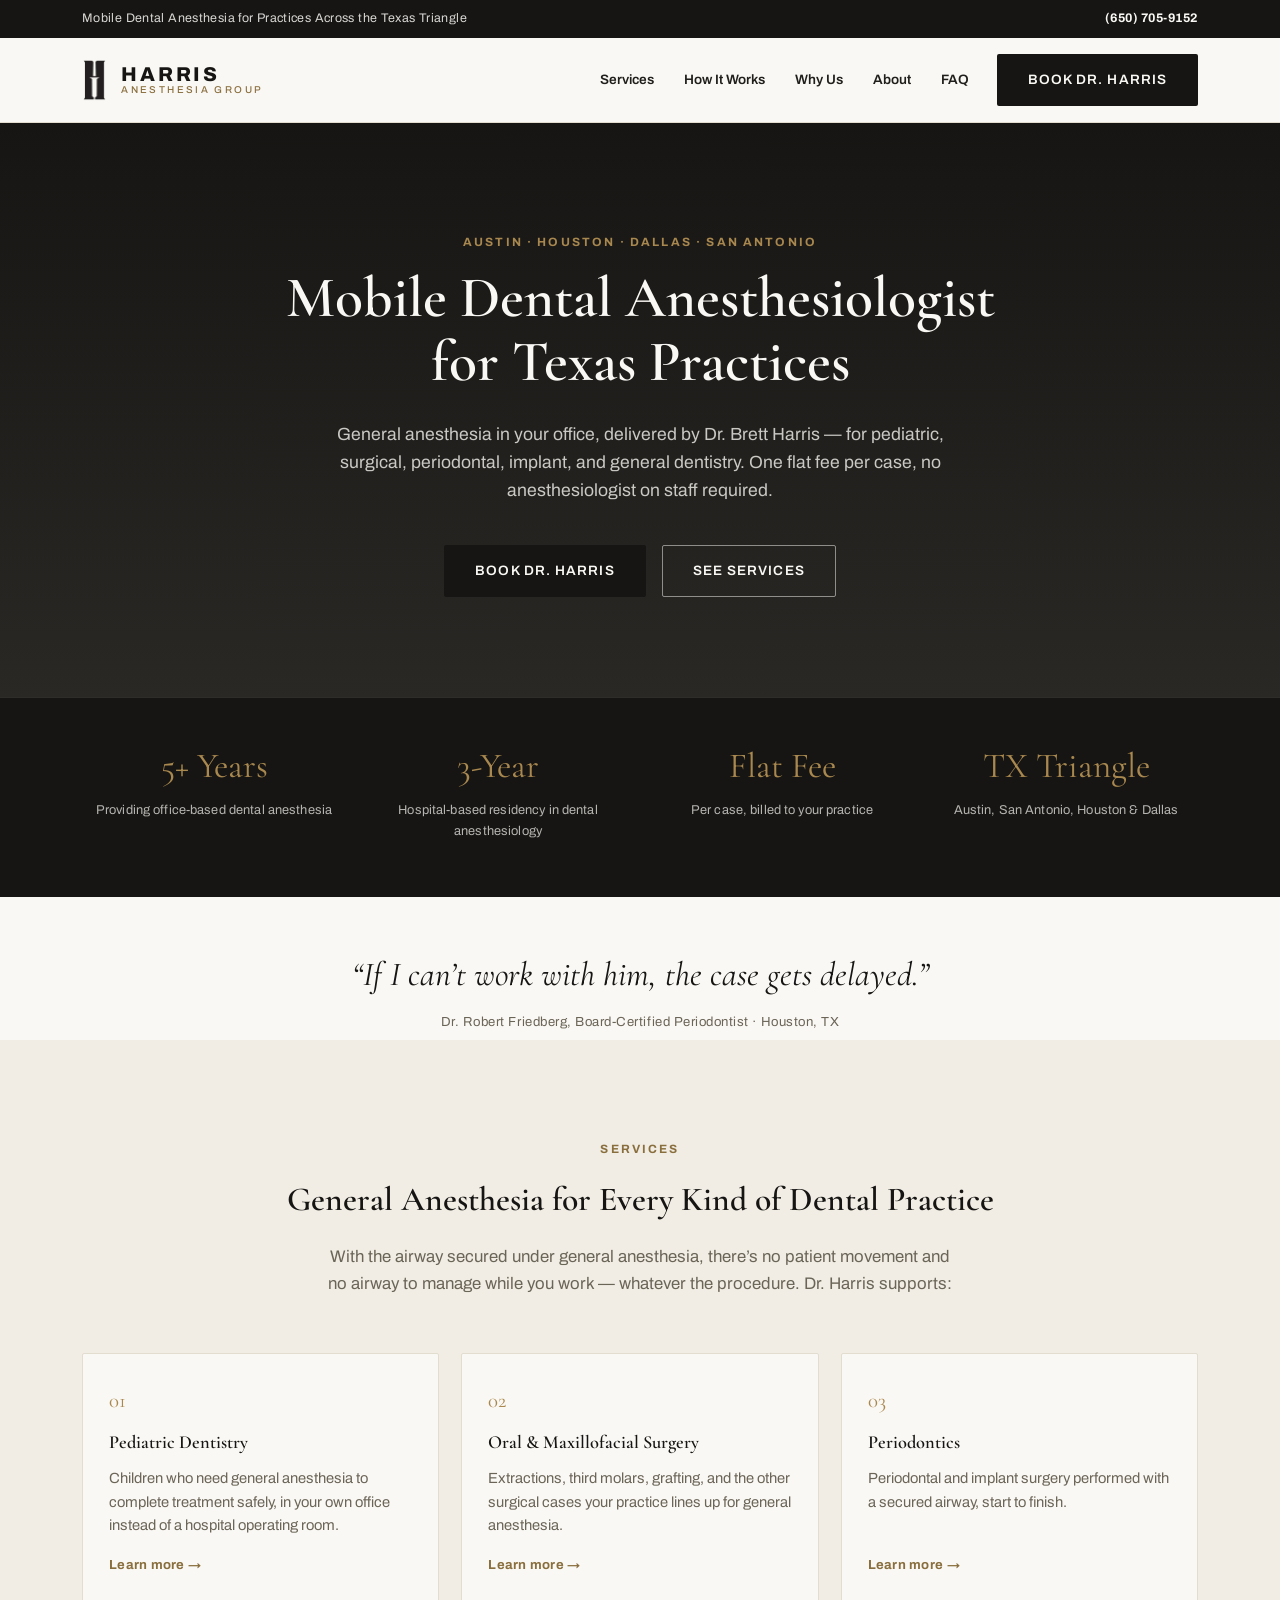
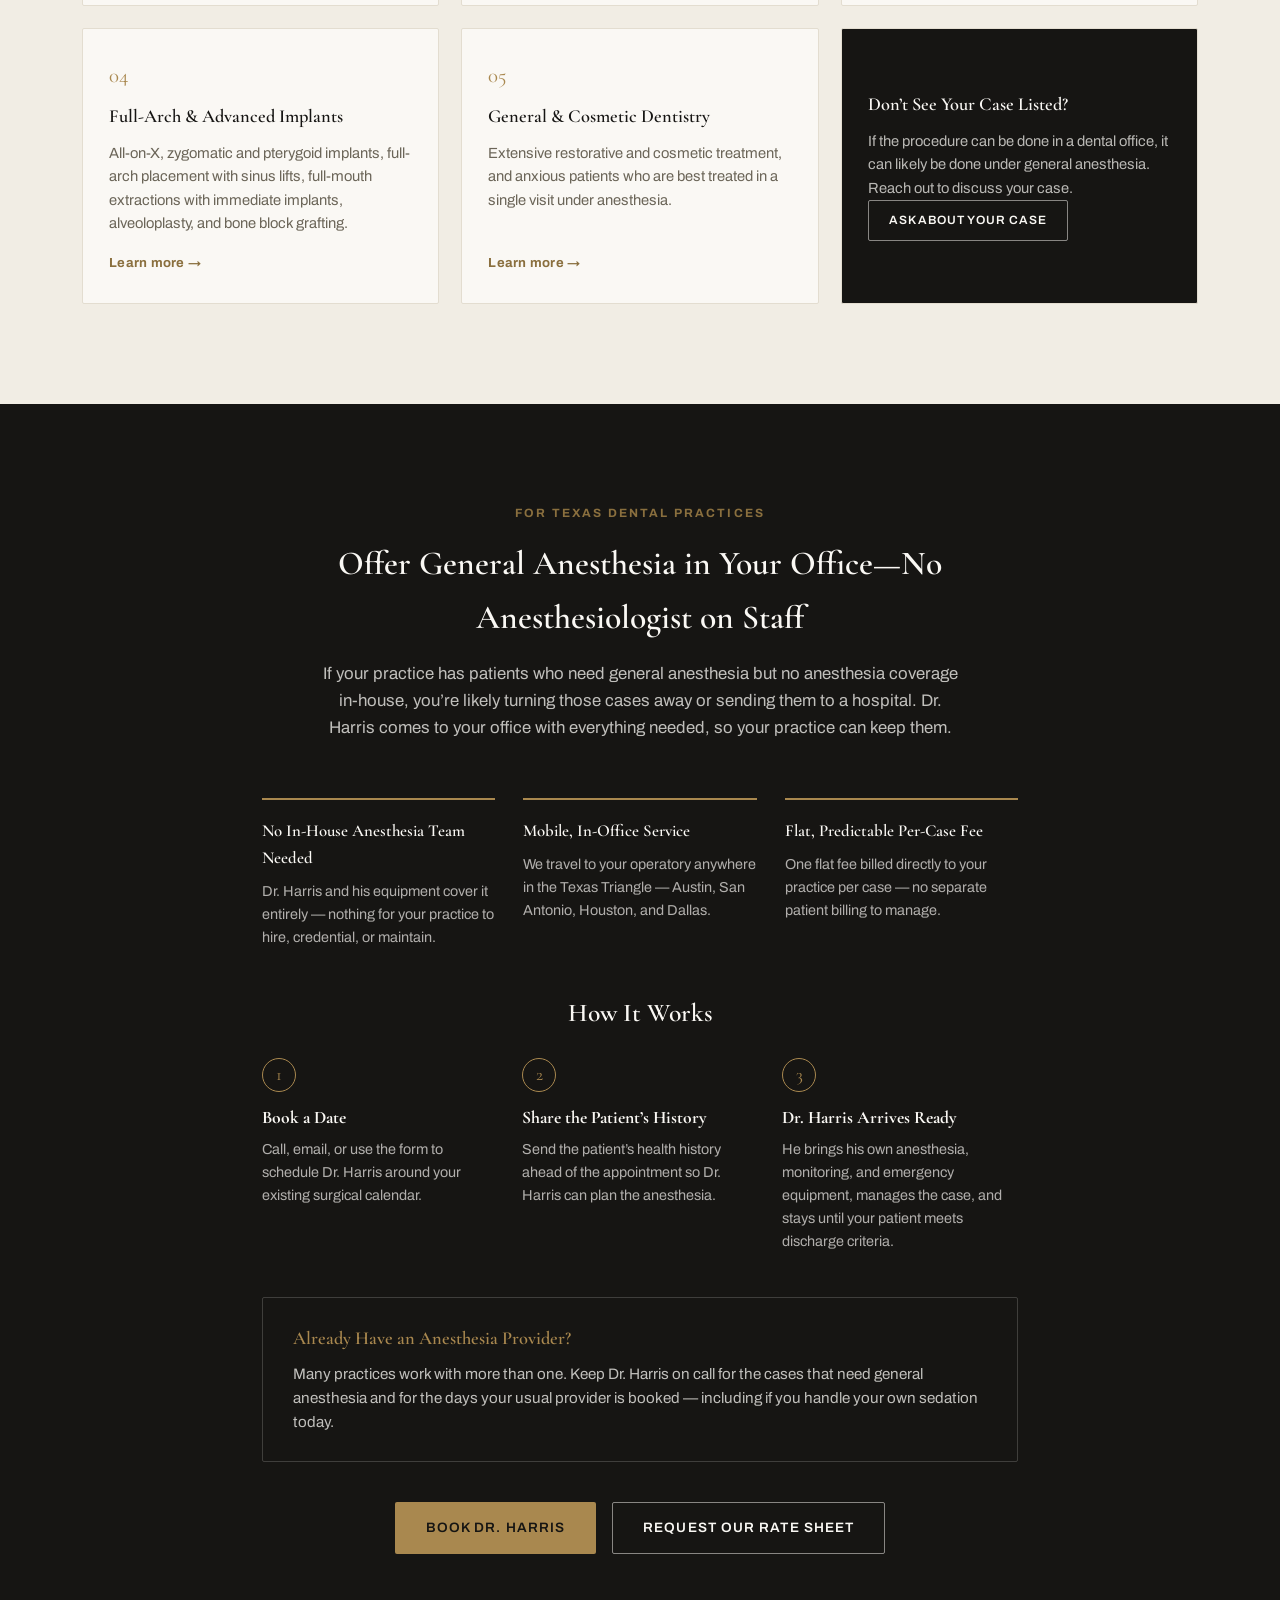
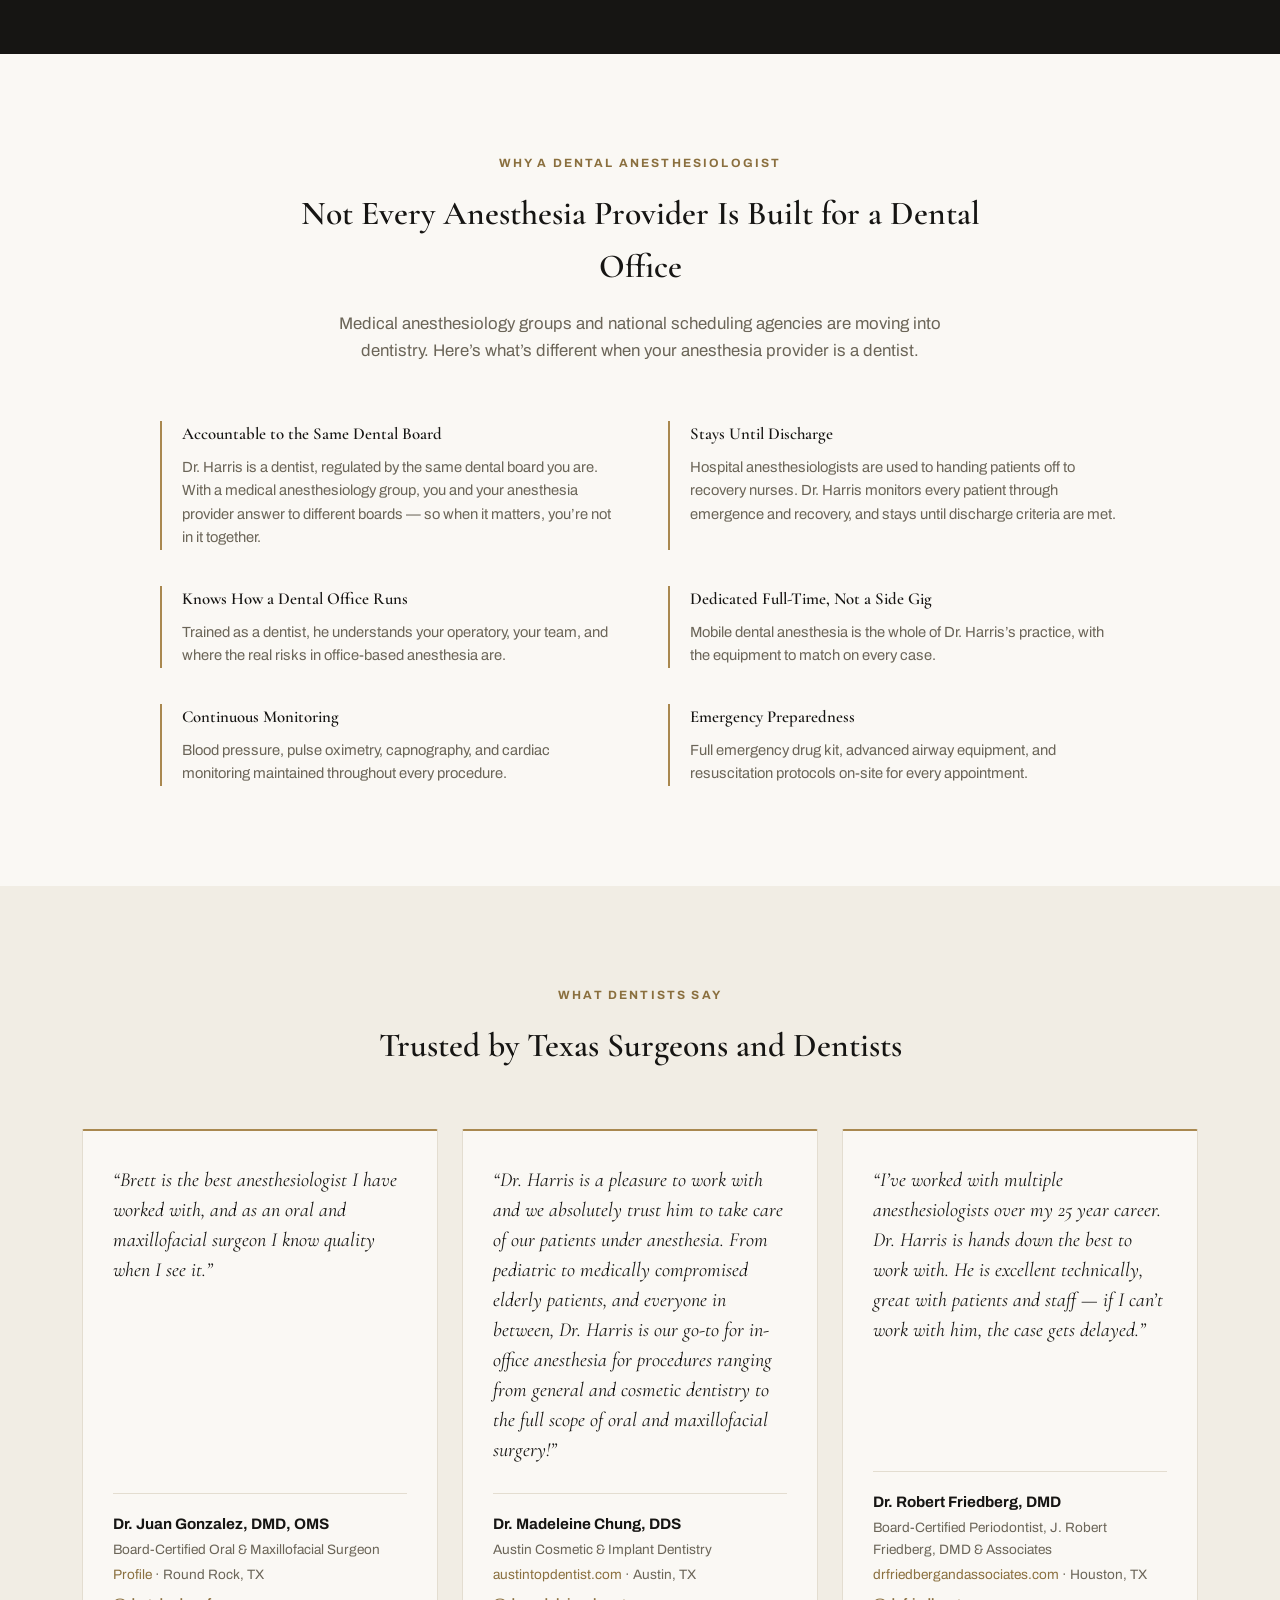
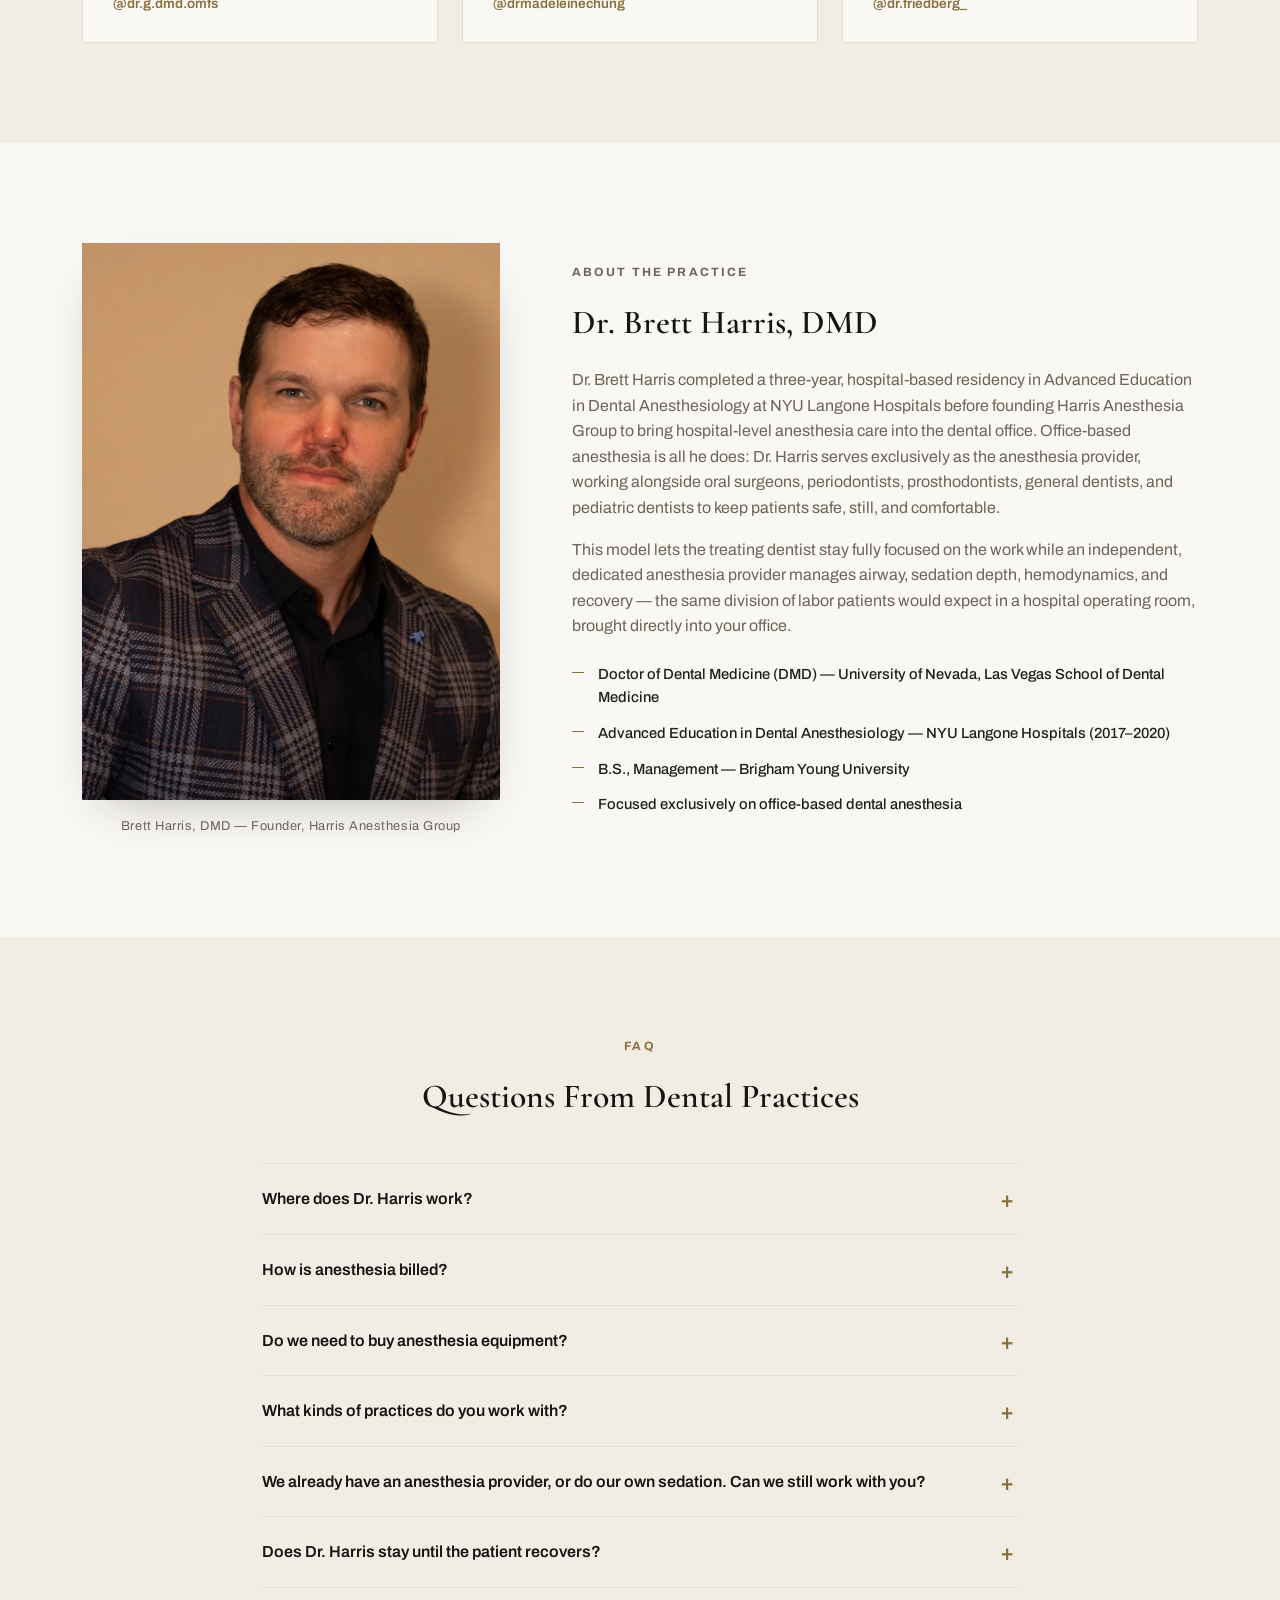
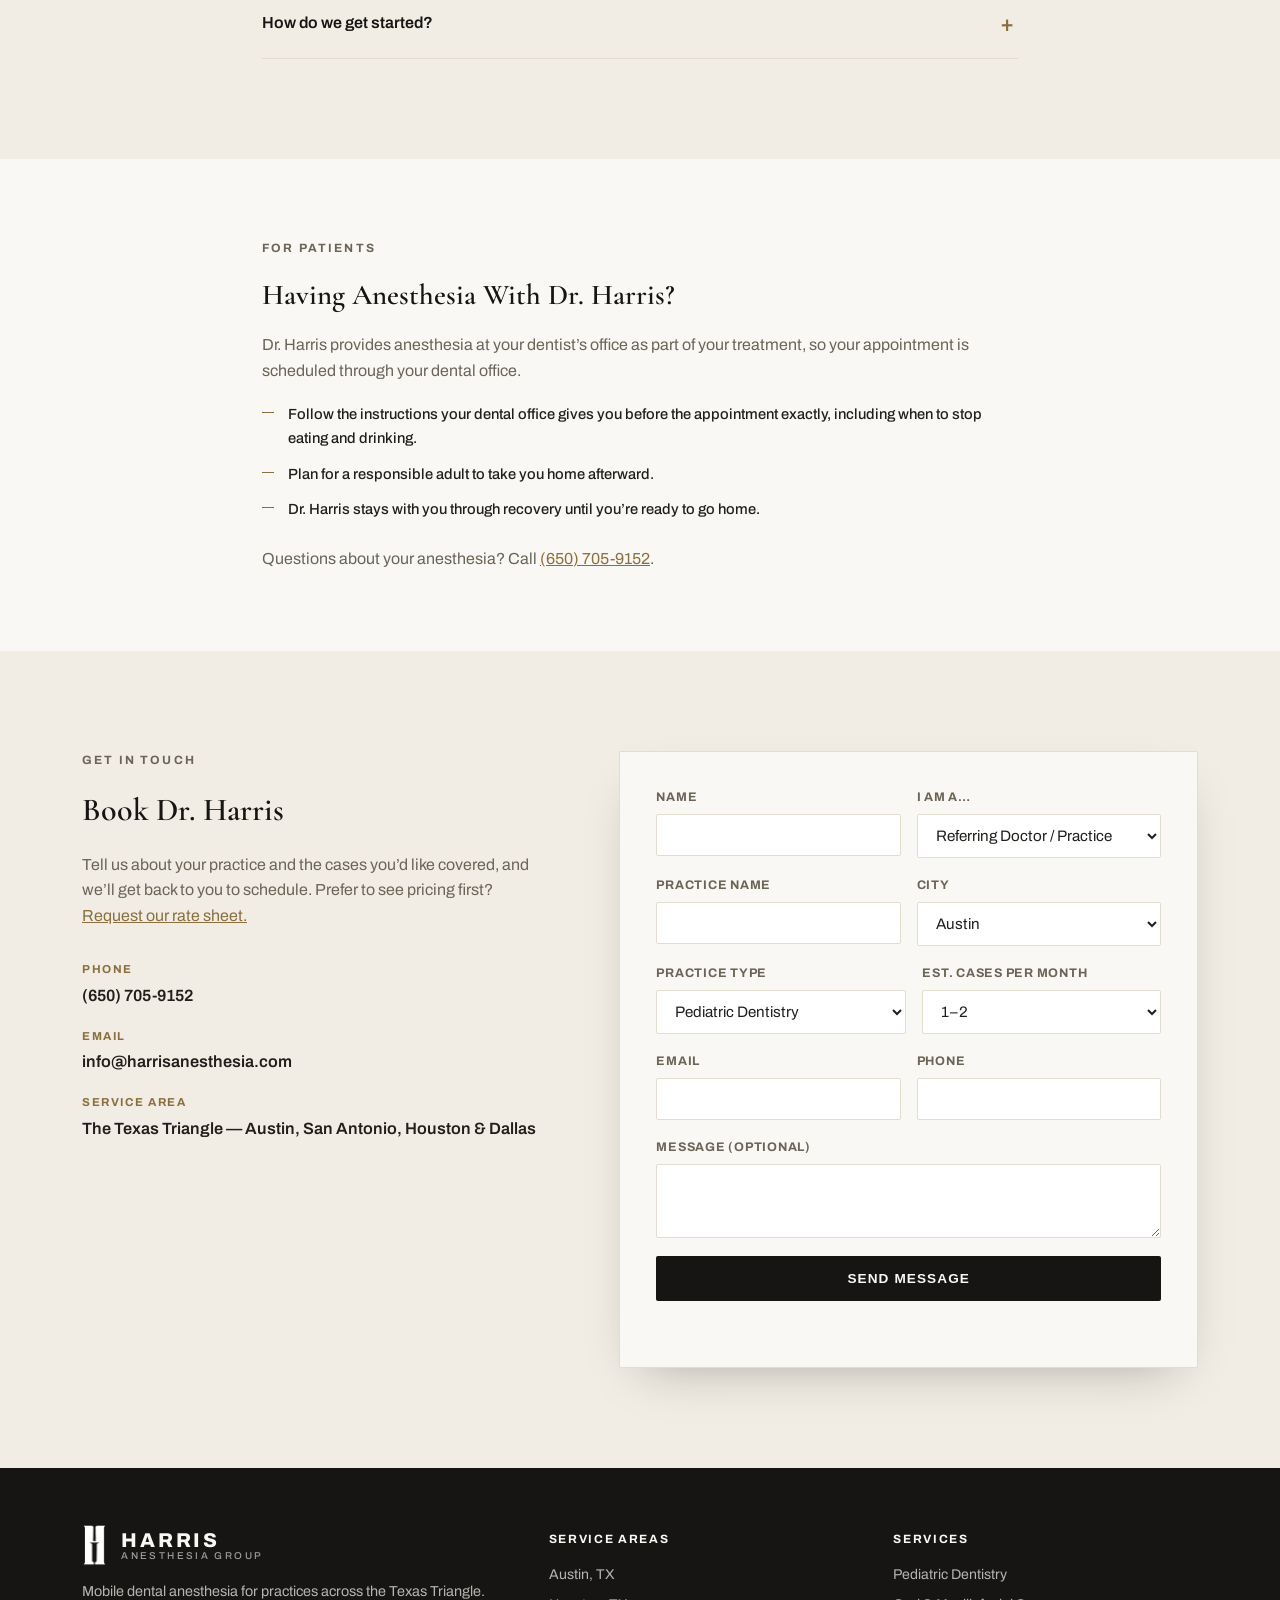
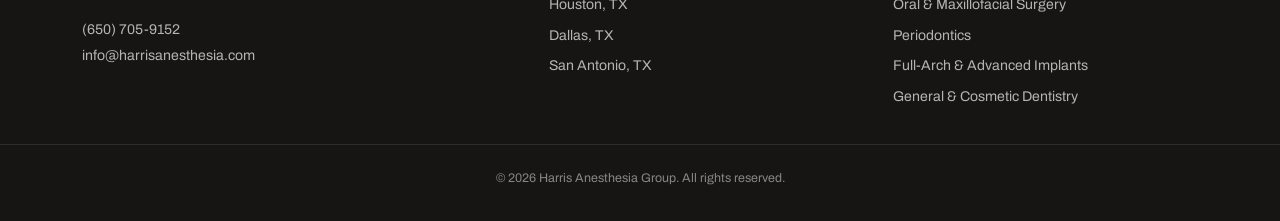
==== commit 19dffb28: "Restructure home page and add city and service landing pages Reorder the home page around what a cli" ====
--- a/index.html
+++ b/index.html
@@ -3,19 +3,19 @@
 <head>
 <meta charset="UTF-8">
 <meta name="viewport" content="width=device-width, initial-scale=1.0">
-<title>Harris Anesthesia Group | Mobile Dental Anesthesiologist in Austin, Houston, Dallas &amp; San Antonio</title>
-<meta name="description" content="Dr. Brett Harris is a mobile dental anesthesiologist who brings office-based general anesthesia to dental practices across Austin, San Antonio, Houston, and Dallas &mdash; for pediatric dentistry, oral surgery, periodontics, full-arch implants, and general and cosmetic dentistry. No anesthesiologist on staff required.">
+<title>Mobile Dental Anesthesiologist in Texas | Harris Anesthesia Group</title>
+<meta name="description" content="Dr. Brett Harris brings office-based general anesthesia to dental practices in Austin, Houston, Dallas &amp; San Antonio. One flat fee per case.">
 <link rel="canonical" href="https://harrisanesthesia.com/">
 <meta property="og:type" content="website">
 <meta property="og:url" content="https://harrisanesthesia.com/">
-<meta property="og:title" content="Harris Anesthesia Group | Mobile Dental Anesthesiology in Texas">
-<meta property="og:description" content="Office-based general anesthesia brought to your dental practice, anywhere in the Texas Triangle. One flat fee per case.">
+<meta property="og:title" content="Mobile Dental Anesthesiologist in Texas | Harris Anesthesia Group">
+<meta property="og:description" content="Dr. Brett Harris brings office-based general anesthesia to dental practices in Austin, Houston, Dallas &amp; San Antonio. One flat fee per case.">
 <meta property="og:image" content="https://harrisanesthesia.com/assets/dr-harris-headshot-crop.jpg">
-<link rel="icon" type="image/png" href="assets/logo-icon.png">
+<link rel="icon" type="image/png" href="/assets/logo-icon.png">
 <link rel="preconnect" href="https://fonts.googleapis.com">
 <link rel="preconnect" href="https://fonts.gstatic.com" crossorigin>
 <link href="https://fonts.googleapis.com/css2?family=Archivo:wght@400;500;600;700;800&family=Cormorant+Garamond:ital,wght@0,500;0,600;1,500&display=swap" rel="stylesheet">
-<link rel="stylesheet" href="css/styles.css">
+<link rel="stylesheet" href="/css/styles.css">
 <script type="application/ld+json">
 {
   "@context": "https://schema.org",
@@ -29,10 +29,22 @@
   "email": "info@harrisanesthesia.com",
   "medicalSpecialty": "Anesthesia",
   "areaServed": [
-    { "@type": "City", "name": "Austin, TX" },
-    { "@type": "City", "name": "San Antonio, TX" },
-    { "@type": "City", "name": "Houston, TX" },
-    { "@type": "City", "name": "Dallas, TX" }
+    {
+      "@type": "City",
+      "name": "Austin, TX"
+    },
+    {
+      "@type": "City",
+      "name": "Houston, TX"
+    },
+    {
+      "@type": "City",
+      "name": "Dallas, TX"
+    },
+    {
+      "@type": "City",
+      "name": "San Antonio, TX"
+    }
   ],
   "founder": {
     "@type": "Person",
@@ -40,9 +52,18 @@
     "honorificSuffix": "DMD",
     "jobTitle": "Dental Anesthesiologist",
     "alumniOf": [
-      { "@type": "CollegeOrUniversity", "name": "University of Nevada, Las Vegas School of Dental Medicine" },
-      { "@type": "Organization", "name": "NYU Langone Hospitals" },
-      { "@type": "CollegeOrUniversity", "name": "Brigham Young University" }
+      {
+        "@type": "CollegeOrUniversity",
+        "name": "University of Nevada, Las Vegas School of Dental Medicine"
+      },
+      {
+        "@type": "Organization",
+        "name": "NYU Langone Hospitals"
+      },
+      {
+        "@type": "CollegeOrUniversity",
+        "name": "Brigham Young University"
+      }
     ]
   }
 }
@@ -59,21 +80,21 @@
 
 <header class="site-header" id="top">
   <div class="wrap header-inner">
-    <a href="#top" class="brand">
-      <img src="assets/logo-icon.png" alt="Harris Anesthesia Group mark" class="brand-mark">
+    <a href="/" class="brand">
+      <img src="/assets/logo-icon.png" alt="Harris Anesthesia Group mark" class="brand-mark">
       <span class="brand-word">
         <span class="brand-name">HARRIS</span>
         <span class="brand-sub">Anesthesia Group</span>
       </span>
     </a>
     <nav class="site-nav" id="site-nav">
-      <a href="#services">Services</a>
-      <a href="#why">Why Us</a>
-      <a href="#referring">For Practices</a>
-      <a href="#about">About</a>
-      <a href="#contact">Contact</a>
+      <a href="/#services">Services</a>
+      <a href="/#how-it-works">How It Works</a>
+      <a href="/#why">Why Us</a>
+      <a href="/#about">About</a>
+      <a href="/#faq">FAQ</a>
     </nav>
-    <a href="#contact" class="btn btn-primary header-cta">Request Consultation</a>
+    <a href="/#contact" class="btn btn-primary header-cta">Book Dr. Harris</a>
     <button class="nav-toggle" id="nav-toggle" aria-label="Toggle navigation" aria-expanded="false">
       <span></span><span></span><span></span>
     </button>
@@ -84,16 +105,15 @@
 
   <section class="hero">
     <div class="wrap hero-inner">
-      <p class="eyebrow">Mobile Dental Anesthesiology &mdash; Texas Triangle</p>
-      <h1>Office-Based General Anesthesia, Brought to Your Practice.</h1>
+      <p class="eyebrow">Austin &middot; Houston &middot; Dallas &middot; San Antonio</p>
+      <h1>Mobile Dental Anesthesiologist for Texas Practices</h1>
       <p class="hero-lede">
-        Dr. Brett Harris is a dental anesthesiologist who comes to your office, so you can
-        treat patients under general anesthesia without an anesthesiologist on staff &mdash; for
-        pediatric dentistry, oral surgery, periodontics, full-arch implants, and general and
-        cosmetic dentistry. One flat fee per case.
+        General anesthesia in your office, delivered by Dr. Brett Harris &mdash; for pediatric,
+        surgical, periodontal, implant, and general dentistry. One flat fee per case, no
+        anesthesiologist on staff required.
       </p>
       <div class="hero-actions">
-        <a href="#referring" class="btn btn-primary">Partner With Us</a>
+        <a href="#contact" class="btn btn-primary">Book Dr. Harris</a>
         <a href="#services" class="btn btn-ghost">See Services</a>
       </div>
     </div>
@@ -102,20 +122,199 @@
   <section class="stats">
     <div class="wrap stats-grid">
       <div class="stat">
-        <span class="stat-num">5</span>
-        <span class="stat-label">Dental specialties served</span>
-      </div>
-      <div class="stat">
-        <span class="stat-num">100%</span>
-        <span class="stat-label">Dedicated anesthesia provider, chairside</span>
+        <span class="stat-num">5+ Years</span>
+        <span class="stat-label">Providing office-based dental anesthesia</span>
       </div>
       <div class="stat">
         <span class="stat-num">3-Year</span>
         <span class="stat-label">Hospital-based residency in dental anesthesiology</span>
       </div>
       <div class="stat">
+        <span class="stat-num">Flat Fee</span>
+        <span class="stat-label">Per case, billed to your practice</span>
+      </div>
+      <div class="stat">
         <span class="stat-num">TX Triangle</span>
         <span class="stat-label">Austin, San Antonio, Houston &amp; Dallas</span>
+      </div>
+    </div>
+  </section>
+
+  <section class="pull-quote">
+    <div class="wrap">
+      <blockquote>&ldquo;If I can&rsquo;t work with him, the case gets delayed.&rdquo;</blockquote>
+      <p class="pull-quote-cite">Dr. Robert Friedberg, Board-Certified Periodontist &middot; Houston, TX</p>
+    </div>
+  </section>
+
+  <section id="services" class="services">
+    <div class="wrap">
+      <p class="eyebrow center">Services</p>
+      <h2 class="center">General Anesthesia for Every Kind of Dental Practice</h2>
+      <p class="section-lede center">
+        With the airway secured under general anesthesia, there&rsquo;s no patient movement
+        and no airway to manage while you work &mdash; whatever the procedure. Dr. Harris
+        supports:
+      </p>
+
+      <div class="service-grid">
+        <a class="service-card" href="/pediatric-dental-anesthesia/">
+          <span class="service-index">01</span>
+          <h3>Pediatric Dentistry</h3>
+          <p>Children who need general anesthesia to complete treatment safely, in your own office instead of a hospital operating room.</p>
+          <span class="card-link">Learn more &rarr;</span>
+        </a>
+        <a class="service-card" href="/oral-surgery-anesthesia/">
+          <span class="service-index">02</span>
+          <h3>Oral &amp; Maxillofacial Surgery</h3>
+          <p>Extractions, third molars, grafting, and the other surgical cases your practice lines up for general anesthesia.</p>
+          <span class="card-link">Learn more &rarr;</span>
+        </a>
+        <a class="service-card" href="/periodontal-surgery-anesthesia/">
+          <span class="service-index">03</span>
+          <h3>Periodontics</h3>
+          <p>Periodontal and implant surgery performed with a secured airway, start to finish.</p>
+          <span class="card-link">Learn more &rarr;</span>
+        </a>
+        <a class="service-card" href="/full-arch-implant-anesthesia/">
+          <span class="service-index">04</span>
+          <h3>Full-Arch &amp; Advanced Implants</h3>
+          <p>All-on-X, zygomatic and pterygoid implants, full-arch placement with sinus lifts, full-mouth extractions with immediate implants, alveoloplasty, and bone block grafting.</p>
+          <span class="card-link">Learn more &rarr;</span>
+        </a>
+        <a class="service-card" href="/general-cosmetic-dental-anesthesia/">
+          <span class="service-index">05</span>
+          <h3>General &amp; Cosmetic Dentistry</h3>
+          <p>Extensive restorative and cosmetic treatment, and anxious patients who are best treated in a single visit under anesthesia.</p>
+          <span class="card-link">Learn more &rarr;</span>
+        </a>
+        <div class="service-card service-card-cta">
+          <h3>Don&rsquo;t See Your Case Listed?</h3>
+          <p>If the procedure can be done in a dental office, it can likely be done under general anesthesia. Reach out to discuss your case.</p>
+          <a href="#contact" class="btn btn-ghost btn-small">Ask About Your Case</a>
+        </div>
+      </div>
+    </div>
+  </section>
+
+  <section id="how-it-works" class="referring">
+    <div class="wrap referring-inner">
+      <p class="eyebrow">For Texas Dental Practices</p>
+      <h2>Offer General Anesthesia in Your Office&mdash;No Anesthesiologist on Staff</h2>
+      <p class="section-lede">
+        If your practice has patients who need general anesthesia but no anesthesia coverage
+        in-house, you&rsquo;re likely turning those cases away or sending them to a hospital.
+        Dr. Harris comes to your office with everything needed, so your practice can keep them.
+      </p>
+      <div class="referring-points">
+        <div class="referring-point">
+          <h3>No In-House Anesthesia Team Needed</h3>
+          <p>Dr. Harris and his equipment cover it entirely &mdash; nothing for your practice to hire, credential, or maintain.</p>
+        </div>
+        <div class="referring-point">
+          <h3>Mobile, In-Office Service</h3>
+          <p>We travel to your operatory anywhere in the Texas Triangle &mdash; Austin, San Antonio, Houston, and Dallas.</p>
+        </div>
+        <div class="referring-point">
+          <h3>Flat, Predictable Per-Case Fee</h3>
+          <p>One flat fee billed directly to your practice per case &mdash; no separate patient billing to manage.</p>
+        </div>
+      </div>
+
+      <h3 class="how-heading">How It Works</h3>
+        <ol class="how-steps">
+          <li class="how-step"><span class="how-num">1</span><h4>Book a Date</h4><p>Call, email, or use the form to schedule Dr. Harris around your existing surgical calendar.</p></li>
+          <li class="how-step"><span class="how-num">2</span><h4>Share the Patient&rsquo;s History</h4><p>Send the patient&rsquo;s health history ahead of the appointment so Dr. Harris can plan the anesthesia.</p></li>
+          <li class="how-step"><span class="how-num">3</span><h4>Dr. Harris Arrives Ready</h4><p>He brings his own anesthesia, monitoring, and emergency equipment, manages the case, and stays until your patient meets discharge criteria.</p></li>
+        </ol>
+
+      <div class="backup-callout">
+        <h3>Already Have an Anesthesia Provider?</h3>
+        <p>
+          Many practices work with more than one. Keep Dr. Harris on call for the cases that
+          need general anesthesia and for the days your usual provider is booked &mdash;
+          including if you handle your own sedation today.
+        </p>
+      </div>
+      <div class="hero-actions">
+        <a href="#contact" class="btn btn-primary btn-on-dark">Book Dr. Harris</a>
+        <a href="mailto:info@harrisanesthesia.com?subject=Rate%20sheet%20request" class="btn btn-ghost btn-ghost-dark">Request Our Rate Sheet</a>
+      </div>
+    </div>
+  </section>
+
+  <section id="why" class="why">
+    <div class="wrap">
+      <p class="eyebrow center">Why a Dental Anesthesiologist</p>
+      <h2 class="center">Not Every Anesthesia Provider Is Built for a Dental Office</h2>
+      <p class="section-lede center">
+        Medical anesthesiology groups and national scheduling agencies are moving into
+        dentistry. Here&rsquo;s what&rsquo;s different when your anesthesia provider is a dentist.
+      </p>
+      <div class="why-grid">
+        <div class="safety-item">
+          <h3>Accountable to the Same Dental Board</h3>
+          <p>Dr. Harris is a dentist, regulated by the same dental board you are. With a medical anesthesiology group, you and your anesthesia provider answer to different boards &mdash; so when it matters, you&rsquo;re not in it together.</p>
+        </div>
+        <div class="safety-item">
+          <h3>Stays Until Discharge</h3>
+          <p>Hospital anesthesiologists are used to handing patients off to recovery nurses. Dr. Harris monitors every patient through emergence and recovery, and stays until discharge criteria are met.</p>
+        </div>
+        <div class="safety-item">
+          <h3>Knows How a Dental Office Runs</h3>
+          <p>Trained as a dentist, he understands your operatory, your team, and where the real risks in office-based anesthesia are.</p>
+        </div>
+        <div class="safety-item">
+          <h3>Dedicated Full-Time, Not a Side Gig</h3>
+          <p>Mobile dental anesthesia is the whole of Dr. Harris&rsquo;s practice, with the equipment to match on every case.</p>
+        </div>
+        <div class="safety-item">
+          <h3>Continuous Monitoring</h3>
+          <p>Blood pressure, pulse oximetry, capnography, and cardiac monitoring maintained throughout every procedure.</p>
+        </div>
+        <div class="safety-item">
+          <h3>Emergency Preparedness</h3>
+          <p>Full emergency drug kit, advanced airway equipment, and resuscitation protocols on-site for every appointment.</p>
+        </div>
+      </div>
+    </div>
+  </section>
+
+  <section id="testimonials" class="testimonials">
+    <div class="wrap">
+      <p class="eyebrow center">What Dentists Say</p>
+      <h2 class="center">Trusted by Texas Surgeons and Dentists</h2>
+
+      <div class="testimonial-grid">
+        <figure class="testimonial">
+          <blockquote>&ldquo;Brett is the best anesthesiologist I have worked with, and as an oral and maxillofacial surgeon I know quality when I see it.&rdquo;</blockquote>
+          <figcaption>
+            <span class="testimonial-name">Dr. Juan Gonzalez, DMD, OMS</span>
+            <span class="testimonial-role">Board-Certified Oral &amp; Maxillofacial Surgeon</span>
+            <span class="testimonial-place"><a href="https://infiniadental.com/dr-juan-gonzalez/" target="_blank" rel="noopener">Profile</a> &middot; Round Rock, TX</span>
+            <a class="testimonial-social" href="https://www.instagram.com/dr.g.dmd.omfs" target="_blank" rel="noopener">@dr.g.dmd.omfs</a>
+          </figcaption>
+        </figure>
+
+        <figure class="testimonial">
+          <blockquote>&ldquo;Dr. Harris is a pleasure to work with and we absolutely trust him to take care of our patients under anesthesia. From pediatric to medically compromised elderly patients, and everyone in between, Dr. Harris is our go-to for in-office anesthesia for procedures ranging from general and cosmetic dentistry to the full scope of oral and maxillofacial surgery!&rdquo;</blockquote>
+          <figcaption>
+            <span class="testimonial-name">Dr. Madeleine Chung, DDS</span>
+            <span class="testimonial-role">Austin Cosmetic &amp; Implant Dentistry</span>
+            <span class="testimonial-place"><a href="https://austintopdentist.com/" target="_blank" rel="noopener">austintopdentist.com</a> &middot; Austin, TX</span>
+            <a class="testimonial-social" href="https://www.instagram.com/drmadeleinechung/" target="_blank" rel="noopener">@drmadeleinechung</a>
+          </figcaption>
+        </figure>
+
+        <figure class="testimonial">
+          <blockquote>&ldquo;I&rsquo;ve worked with multiple anesthesiologists over my 25 year career. Dr. Harris is hands down the best to work with. He is excellent technically, great with patients and staff &mdash; if I can&rsquo;t work with him, the case gets delayed.&rdquo;</blockquote>
+          <figcaption>
+            <span class="testimonial-name">Dr. Robert Friedberg, DMD</span>
+            <span class="testimonial-role">Board-Certified Periodontist, J. Robert Friedberg, DMD &amp; Associates</span>
+            <span class="testimonial-place"><a href="https://drfriedbergandassociates.com/" target="_blank" rel="noopener">drfriedbergandassociates.com</a> &middot; Houston, TX</span>
+            <a class="testimonial-social" href="https://www.instagram.com/dr.friedberg_/" target="_blank" rel="noopener">@dr.friedberg_</a>
+          </figcaption>
+        </figure>
       </div>
     </div>
   </section>
@@ -124,7 +323,10 @@
     <div class="wrap about-grid">
       <div class="about-media">
         <div class="about-media-frame">
-          <img src="assets/dr-harris-headshot-crop.jpg" alt="Dr. Brett Harris, DMD" class="about-photo">
+          <picture>
+            <source srcset="/assets/dr-harris-headshot.webp" type="image/webp">
+            <img src="/assets/dr-harris-headshot-crop.jpg" alt="Dr. Brett Harris, DMD" class="about-photo" width="880" height="1173" loading="lazy">
+          </picture>
         </div>
         <p class="about-caption">Brett Harris, DMD &mdash; Founder, Harris Anesthesia Group</p>
       </div>
@@ -155,202 +357,57 @@
     </div>
   </section>
 
-  <section id="services" class="services">
-    <div class="wrap">
-      <p class="eyebrow center">Services</p>
-      <h2 class="center">General Anesthesia for Every Kind of Dental Practice</h2>
-      <p class="section-lede center">
-        With the airway secured under general anesthesia, there&rsquo;s no patient movement
-        and no airway to manage while you work &mdash; whatever the procedure. Dr. Harris
-        supports:
+  <section id="faq" class="faq">
+    <div class="wrap faq-inner">
+      <p class="eyebrow center">FAQ</p>
+      <h2 class="center">Questions From Dental Practices</h2>
+      <div class="faq-list">
+        <details class="faq-item">
+          <summary>Where does Dr. Harris work?</summary>
+          <p>Anywhere in the Texas Triangle &mdash; Austin, San Antonio, Houston, Dallas, and the surrounding communities. He comes to your office; your patients never leave your practice.</p>
+        </details>
+        <details class="faq-item">
+          <summary>How is anesthesia billed?</summary>
+          <p>One flat fee per case, billed directly to your practice &mdash; there&rsquo;s no separate patient billing for your team to manage. <a href="mailto:info@harrisanesthesia.com?subject=Rate%20sheet%20request">Email us for our current rate sheet.</a></p>
+        </details>
+        <details class="faq-item">
+          <summary>Do we need to buy anesthesia equipment?</summary>
+          <p>Dr. Harris brings his own anesthesia, monitoring, and emergency equipment to every case, so your practice doesn&rsquo;t need to purchase or maintain it.</p>
+        </details>
+        <details class="faq-item">
+          <summary>What kinds of practices do you work with?</summary>
+          <p>Pediatric dentists, oral and maxillofacial surgeons, periodontists, prosthodontists and implant practices, and general and cosmetic dentists.</p>
+        </details>
+        <details class="faq-item">
+          <summary>We already have an anesthesia provider, or do our own sedation. Can we still work with you?</summary>
+          <p>Yes. Many practices work with more than one anesthesia provider. Keep Dr. Harris on call for cases that need general anesthesia and for the days your usual provider is booked.</p>
+        </details>
+        <details class="faq-item">
+          <summary>Does Dr. Harris stay until the patient recovers?</summary>
+          <p>Yes. He monitors every patient through emergence and recovery, and stays until discharge criteria are met.</p>
+        </details>
+        <details class="faq-item">
+          <summary>How do we get started?</summary>
+          <p>Call <a href="tel:+16507059152">(650) 705-9152</a>, email <a href="mailto:info@harrisanesthesia.com">info@harrisanesthesia.com</a>, or use the form below with your practice name, city, and the type of cases you&rsquo;d like covered.</p>
+        </details>
+      </div>
+    </div>
+  </section>
+
+  <section id="patients" class="patients">
+    <div class="wrap patients-inner">
+      <p class="eyebrow">For Patients</p>
+      <h2>Having Anesthesia With Dr. Harris?</h2>
+      <p>
+        Dr. Harris provides anesthesia at your dentist&rsquo;s office as part of your treatment,
+        so your appointment is scheduled through your dental office.
       </p>
-
-      <div class="service-grid">
-        <div class="service-card">
-          <span class="service-index">01</span>
-          <h3>Pediatric Dentistry</h3>
-          <p>Children who need general anesthesia to complete treatment safely, in your own office instead of a hospital operating room.</p>
-        </div>
-        <div class="service-card">
-          <span class="service-index">02</span>
-          <h3>Oral &amp; Maxillofacial Surgery</h3>
-          <p>Extractions, third molars, grafting, and the other surgical cases your practice lines up for general anesthesia.</p>
-        </div>
-        <div class="service-card">
-          <span class="service-index">03</span>
-          <h3>Periodontics</h3>
-          <p>Periodontal and implant surgery performed with a secured airway, start to finish.</p>
-        </div>
-        <div class="service-card">
-          <span class="service-index">04</span>
-          <h3>Full-Arch &amp; Advanced Implants</h3>
-          <p>All-on-X, zygomatic and pterygoid implants, full-arch placement with sinus lifts, full-mouth extractions with immediate implants, alveoloplasty, and bone block grafting.</p>
-        </div>
-        <div class="service-card">
-          <span class="service-index">05</span>
-          <h3>General &amp; Cosmetic Dentistry</h3>
-          <p>Extensive restorative and cosmetic treatment, and anxious patients who are best treated in a single visit under anesthesia.</p>
-        </div>
-        <div class="service-card service-card-cta">
-          <h3>Don&rsquo;t See Your Case Listed?</h3>
-          <p>If the procedure can be done in a dental office, it can likely be done under general anesthesia. Reach out to discuss your case.</p>
-          <a href="#contact" class="btn btn-ghost btn-small">Ask About Your Case</a>
-        </div>
-      </div>
-    </div>
-  </section>
-
-  <section id="why" class="why">
-    <div class="wrap">
-      <p class="eyebrow center">Why a Dental Anesthesiologist</p>
-      <h2 class="center">Not Every Anesthesia Provider Is Built for a Dental Office</h2>
-      <p class="section-lede center">
-        Medical anesthesiology groups and national scheduling agencies are moving into
-        dentistry. Here&rsquo;s what&rsquo;s different when your anesthesia provider is a dentist.
-      </p>
-      <div class="why-grid">
-        <div class="safety-item">
-          <h3>Accountable to the Same Dental Board</h3>
-          <p>Dr. Harris is a dentist, regulated by the same dental board you are. With a medical anesthesiology group, you and your anesthesia provider answer to different boards &mdash; so when it matters, you&rsquo;re not in it together.</p>
-        </div>
-        <div class="safety-item">
-          <h3>Stays Until Discharge</h3>
-          <p>Hospital anesthesiologists are used to handing patients off to recovery nurses. Dr. Harris stays with your patient until discharge criteria are met.</p>
-        </div>
-        <div class="safety-item">
-          <h3>Knows How a Dental Office Runs</h3>
-          <p>Trained as a dentist, he understands your operatory, your team, and where the real risks in office-based anesthesia are.</p>
-        </div>
-        <div class="safety-item">
-          <h3>Dedicated Full-Time, Not a Side Gig</h3>
-          <p>Mobile dental anesthesia is the whole of Dr. Harris&rsquo;s practice, with the equipment to match on every case.</p>
-        </div>
-      </div>
-    </div>
-  </section>
-
-  <section id="referring" class="referring">
-    <div class="wrap referring-inner">
-      <p class="eyebrow">For Texas Dental Practices</p>
-      <h2>Offer General Anesthesia in Your Office&mdash;No Anesthesiologist on Staff</h2>
-      <p class="section-lede">
-        If your practice has patients who need general anesthesia but no anesthesia coverage
-        in-house, you&rsquo;re likely turning those cases away or sending them to a hospital.
-        Dr. Harris comes to your office with everything needed, so your practice can keep them.
-      </p>
-      <div class="referring-points">
-        <div class="referring-point">
-          <h3>No In-House Anesthesia Team Needed</h3>
-          <p>Dr. Harris and his equipment cover it entirely &mdash; nothing for your practice to hire, credential, or maintain.</p>
-        </div>
-        <div class="referring-point">
-          <h3>Mobile, In-Office Service</h3>
-          <p>We travel to your operatory anywhere in the Texas Triangle &mdash; Austin, San Antonio, Houston, and Dallas.</p>
-        </div>
-        <div class="referring-point">
-          <h3>Flat, Predictable Per-Case Fee</h3>
-          <p>One flat fee billed directly to your practice per case &mdash; no separate patient billing to manage.</p>
-        </div>
-      </div>
-      <div class="backup-callout">
-        <h3>Already Have an Anesthesia Provider?</h3>
-        <p>
-          Many practices work with more than one. Keep Dr. Harris on call for the cases that
-          need general anesthesia and for the days your usual provider is booked &mdash;
-          including if you handle your own sedation today.
-        </p>
-      </div>
-      <p class="section-lede">
-        We coordinate scheduling around your existing calendar and provide complete
-        anesthesia documentation for your patient charts on every case.
-      </p>
-      <a href="#contact" class="btn btn-primary">Partner With Us</a>
-    </div>
-  </section>
-
-  <section id="testimonials" class="testimonials">
-    <div class="wrap">
-      <p class="eyebrow center">What Dentists Say</p>
-      <h2 class="center">Trusted by Texas Surgeons and Dentists</h2>
-
-      <div class="testimonial-grid">
-        <figure class="testimonial">
-          <blockquote>
-            &ldquo;Brett is the best anesthesiologist I have worked with, and as an oral and
-            maxillofacial surgeon I know quality when I see it.&rdquo;
-          </blockquote>
-          <figcaption>
-            <span class="testimonial-name">Dr. Juan Gonzalez, DMD, OMS</span>
-            <span class="testimonial-role">Board-Certified Oral &amp; Maxillofacial Surgeon</span>
-            <span class="testimonial-place"><a href="https://infiniadental.com/dr-juan-gonzalez/" target="_blank" rel="noopener">Profile</a> &middot; Texas</span>
-            <a class="testimonial-social" href="https://www.instagram.com/dr.g.dmd.omfs" target="_blank" rel="noopener">@dr.g.dmd.omfs</a>
-          </figcaption>
-        </figure>
-
-        <figure class="testimonial">
-          <blockquote>
-            &ldquo;Dr. Harris is a pleasure to work with and we absolutely trust him to take care
-            of our patients under anesthesia. From pediatric to medically compromised elderly patients, and everyone
-            in between, Dr. Harris is our go-to for in-office anesthesia for procedures ranging
-            from general and cosmetic dentistry to the full scope of oral and maxillofacial
-            surgery!&rdquo;
-          </blockquote>
-          <figcaption>
-            <span class="testimonial-name">Dr. Madeleine Chung, DDS</span>
-            <span class="testimonial-role">Austin Cosmetic &amp; Implant Dentistry</span>
-            <span class="testimonial-place"><a href="https://austintopdentist.com/" target="_blank" rel="noopener">austintopdentist.com</a> &middot; Austin, TX</span>
-            <a class="testimonial-social" href="https://www.instagram.com/drmadeleinechung/" target="_blank" rel="noopener">@drmadeleinechung</a>
-          </figcaption>
-        </figure>
-
-        <figure class="testimonial">
-          <blockquote>
-            &ldquo;I&rsquo;ve worked with multiple anesthesiologists over my 25 year career. Dr.
-            Harris is hands down the best to work with. He is excellent technically, great with
-            patients and staff &mdash; if I can&rsquo;t work with him, the case gets
-            delayed.&rdquo;
-          </blockquote>
-          <figcaption>
-            <span class="testimonial-name">Dr. Robert Friedberg, DMD</span>
-            <span class="testimonial-role">Board-Certified Periodontist, J. Robert Friedberg, DMD &amp; Associates</span>
-            <span class="testimonial-place"><a href="https://drfriedbergandassociates.com/" target="_blank" rel="noopener">drfriedbergandassociates.com</a> &middot; Houston, TX</span>
-            <a class="testimonial-social" href="https://www.instagram.com/dr.friedberg_/" target="_blank" rel="noopener">@dr.friedberg_</a>
-          </figcaption>
-        </figure>
-      </div>
-    </div>
-  </section>
-
-  <section id="safety" class="safety">
-    <div class="wrap safety-grid">
-      <div class="safety-copy">
-        <p class="eyebrow">Safety &amp; Monitoring</p>
-        <h2>A Dedicated Anesthesia Provider for Every Case</h2>
-        <p>
-          General anesthesia places real demands on airway management, cardiovascular
-          stability, and sedation depth. Harris Anesthesia Group takes that responsibility off
-          your team, providing continuous, dedicated monitoring from the first dose to full
-          recovery.
-        </p>
-      </div>
-      <div class="safety-list">
-        <div class="safety-item">
-          <h3>Continuous Monitoring</h3>
-          <p>Blood pressure, pulse oximetry, capnography, and cardiac monitoring maintained throughout every procedure.</p>
-        </div>
-        <div class="safety-item">
-          <h3>Airway-First Approach</h3>
-          <p>Sedation and positioning planned around a secured airway for the full length of the case.</p>
-        </div>
-        <div class="safety-item">
-          <h3>Emergency Preparedness</h3>
-          <p>Full emergency drug kit, advanced airway equipment, and resuscitation protocols on-site for every appointment.</p>
-        </div>
-        <div class="safety-item">
-          <h3>Seamless Recovery</h3>
-          <p>Dr. Harris monitors every patient through emergence and recovery, and stays until discharge criteria are met.</p>
-        </div>
-      </div>
+      <ul class="credential-list">
+        <li>Follow the instructions your dental office gives you before the appointment exactly, including when to stop eating and drinking.</li>
+        <li>Plan for a responsible adult to take you home afterward.</li>
+        <li>Dr. Harris stays with you through recovery until you&rsquo;re ready to go home.</li>
+      </ul>
+      <p class="patients-contact">Questions about your anesthesia? Call <a href="tel:+16507059152">(650) 705-9152</a>.</p>
     </div>
   </section>
 
@@ -358,10 +415,11 @@
     <div class="wrap contact-grid">
       <div class="contact-info">
         <p class="eyebrow">Get in Touch</p>
-        <h2>Schedule a Consultation</h2>
+        <h2>Book Dr. Harris</h2>
         <p>
-          If your practice is interested in a partnership, or you have questions about
-          anesthesia for an upcoming procedure, we&rsquo;d like to hear from you.
+          Tell us about your practice and the cases you&rsquo;d like covered, and we&rsquo;ll get
+          back to you to schedule. Prefer to see pricing first?
+          <a href="mailto:info@harrisanesthesia.com?subject=Rate%20sheet%20request">Request our rate sheet.</a>
         </p>
         <dl class="contact-details">
           <div>
@@ -379,29 +437,72 @@
         </dl>
       </div>
       <form class="contact-form" id="contact-form">
+        <div class="form-pair">
+          <div class="form-row">
+            <label for="name">Name</label>
+            <input type="text" id="name" name="name" required>
+          </div>
+          <div class="form-row">
+            <label for="role">I am a&hellip;</label>
+            <select id="role" name="role">
+              <option>Referring Doctor / Practice</option>
+              <option>Patient</option>
+              <option>Other</option>
+            </select>
+          </div>
+        </div>
+        <div class="form-pair">
+          <div class="form-row">
+            <label for="practice">Practice Name</label>
+            <input type="text" id="practice" name="practice">
+          </div>
+          <div class="form-row">
+            <label for="city">City</label>
+            <select id="city" name="city">
+              <option>Austin</option>
+              <option>Houston</option>
+              <option>Dallas</option>
+              <option>San Antonio</option>
+              <option>Other</option>
+            </select>
+          </div>
+        </div>
+        <div class="form-pair">
+          <div class="form-row">
+            <label for="practice-type">Practice Type</label>
+            <select id="practice-type" name="practice_type">
+              <option>Pediatric Dentistry</option>
+              <option>Oral &amp; Maxillofacial Surgery</option>
+              <option>Periodontics</option>
+              <option>Prosthodontics / Implants</option>
+              <option>General &amp; Cosmetic Dentistry</option>
+              <option>Other</option>
+            </select>
+          </div>
+          <div class="form-row">
+            <label for="cases">Est. Cases per Month</label>
+            <select id="cases" name="cases_per_month">
+              <option>1&ndash;2</option>
+              <option>3&ndash;5</option>
+              <option>6&ndash;10</option>
+              <option>10+</option>
+              <option>Not sure</option>
+            </select>
+          </div>
+        </div>
+        <div class="form-pair">
+          <div class="form-row">
+            <label for="email">Email</label>
+            <input type="email" id="email" name="email" required>
+          </div>
+          <div class="form-row">
+            <label for="phone">Phone</label>
+            <input type="tel" id="phone" name="phone">
+          </div>
+        </div>
         <div class="form-row">
-          <label for="name">Name</label>
-          <input type="text" id="name" name="name" required>
-        </div>
-        <div class="form-row">
-          <label for="role">I am a&hellip;</label>
-          <select id="role" name="role">
-            <option>Referring Doctor / Practice</option>
-            <option>Patient</option>
-            <option>Other</option>
-          </select>
-        </div>
-        <div class="form-row">
-          <label for="email">Email</label>
-          <input type="email" id="email" name="email" required>
-        </div>
-        <div class="form-row">
-          <label for="phone">Phone</label>
-          <input type="tel" id="phone" name="phone">
-        </div>
-        <div class="form-row">
-          <label for="message">Message</label>
-          <textarea id="message" name="message" rows="4" required></textarea>
+          <label for="message">Message (optional)</label>
+          <textarea id="message" name="message" rows="3"></textarea>
         </div>
         <button type="submit" class="btn btn-primary btn-block">Send Message</button>
         <p class="form-note" id="form-note" role="status"></p>
@@ -412,19 +513,41 @@
 </main>
 
 <footer class="site-footer">
-  <div class="wrap footer-inner">
-    <a href="#top" class="brand brand-footer">
-      <img src="assets/logo-icon.png" alt="Harris Anesthesia Group mark" class="brand-mark">
-      <span class="brand-word">
-        <span class="brand-name">HARRIS</span>
-        <span class="brand-sub">Anesthesia Group</span>
-      </span>
-    </a>
-    <p class="footer-tagline">Mobile dental anesthesia for practices across the Texas Triangle.</p>
-    <p class="footer-copy">&copy; <span id="year"></span> Harris Anesthesia Group. All rights reserved.</p>
+  <div class="wrap footer-cols">
+    <div class="footer-brand-col">
+      <a href="/" class="brand brand-footer">
+        <img src="/assets/logo-icon.png" alt="Harris Anesthesia Group mark" class="brand-mark">
+        <span class="brand-word">
+          <span class="brand-name">HARRIS</span>
+          <span class="brand-sub">Anesthesia Group</span>
+        </span>
+      </a>
+      <p class="footer-tagline">Mobile dental anesthesia for practices across the Texas Triangle.</p>
+      <p class="footer-contact"><a href="tel:+16507059152">(650) 705-9152</a><br><a href="mailto:info@harrisanesthesia.com">info@harrisanesthesia.com</a></p>
+    </div>
+    <div>
+      <h4 class="footer-heading">Service Areas</h4>
+      <ul class="footer-links">
+          <li><a href="/austin/">Austin, TX</a></li>
+          <li><a href="/houston/">Houston, TX</a></li>
+          <li><a href="/dallas/">Dallas, TX</a></li>
+          <li><a href="/san-antonio/">San Antonio, TX</a></li>
+      </ul>
+    </div>
+    <div>
+      <h4 class="footer-heading">Services</h4>
+      <ul class="footer-links">
+          <li><a href="/pediatric-dental-anesthesia/">Pediatric Dentistry</a></li>
+          <li><a href="/oral-surgery-anesthesia/">Oral &amp; Maxillofacial Surgery</a></li>
+          <li><a href="/periodontal-surgery-anesthesia/">Periodontics</a></li>
+          <li><a href="/full-arch-implant-anesthesia/">Full-Arch &amp; Advanced Implants</a></li>
+          <li><a href="/general-cosmetic-dental-anesthesia/">General &amp; Cosmetic Dentistry</a></li>
+      </ul>
+    </div>
   </div>
+  <p class="footer-copy">&copy; <span id="year"></span> Harris Anesthesia Group. All rights reserved.</p>
 </footer>
 
-<script src="js/main.js"></script>
+<script src="/js/main.js"></script>
 </body>
 </html>
--- a/css/styles.css
+++ b/css/styles.css
@@ -208,6 +208,7 @@
   overflow: hidden;
   box-shadow: var(--shadow);
 }
+.about-media-frame picture { display: block; height: 100%; }
 .about-photo {
   width: 100%;
   height: 100%;
@@ -259,6 +260,8 @@
   transition: box-shadow 0.2s ease, transform 0.2s ease;
 }
 .service-card:hover { box-shadow: var(--shadow); transform: translateY(-3px); }
+a.service-card { display: flex; flex-direction: column; color: inherit; }
+.card-link { margin-top: auto; padding-top: 16px; font-size: 0.82rem; font-weight: 700; color: var(--gold-dark); letter-spacing: 0.02em; }
 .service-index {
   display: block;
   font-family: var(--font-display);
@@ -334,12 +337,7 @@
 .testimonial-place a:hover, .testimonial-social:hover { text-decoration: underline; }
 .testimonial-social { margin-top: 4px; font-weight: 600; }
 
-/* ---------- safety ---------- */
-.safety { padding: 100px 0; }
-.safety-grid { display: grid; grid-template-columns: 0.9fr 1.3fr; gap: 64px; }
-.safety-copy h2 { font-size: 2rem; }
-.safety-copy p { color: var(--text-muted); }
-.safety-list { display: grid; grid-template-columns: 1fr 1fr; gap: 28px; }
+/* ---------- why items ---------- */
 .safety-item { border-left: 2px solid var(--gold); padding-left: 20px; }
 .safety-item h3 { font-size: 1.05rem; margin-bottom: 8px; }
 .safety-item p { color: var(--text-muted); font-size: 0.92rem; margin-bottom: 0; }
@@ -368,6 +366,116 @@
 }
 .backup-callout h3 { color: var(--gold); font-size: 1.15rem; margin-bottom: 8px; }
 .backup-callout p { color: rgba(250,248,244,0.75); font-size: 0.95rem; margin: 0; }
+.how-heading { color: var(--ivory); font-size: 1.6rem; margin: 8px 0 24px; }
+.how-steps {
+  list-style: none;
+  margin: 0 0 44px;
+  padding: 0;
+  display: grid;
+  grid-template-columns: repeat(3, 1fr);
+  gap: 24px;
+  text-align: left;
+}
+.how-step { position: relative; }
+.how-num {
+  display: inline-flex;
+  align-items: center;
+  justify-content: center;
+  width: 34px;
+  height: 34px;
+  border-radius: 50%;
+  border: 1px solid var(--gold);
+  color: var(--gold);
+  font-family: var(--font-display);
+  font-size: 1.1rem;
+  margin-bottom: 12px;
+}
+.how-step h4 { font-family: var(--font-display); font-size: 1.1rem; margin: 0 0 6px; }
+.how-step p { font-size: 0.9rem; margin: 0; }
+.referring .how-step h4 { color: var(--ivory); }
+.referring .how-step p { color: rgba(250,248,244,0.68); }
+.page-body .how-step h4 { color: var(--black); }
+.page-body .how-step p { color: var(--text-muted); }
+.btn-on-dark { background: var(--gold); color: var(--black); }
+.btn-on-dark:hover { background: var(--ivory); }
+.btn-ghost-dark { color: var(--ivory); border-color: rgba(250,248,244,0.5); }
+.btn-ghost-dark:hover { background: var(--ivory); color: var(--black); }
+.referring .hero-actions, .cta-band .hero-actions { justify-content: center; }
+
+/* ---------- pull quote ---------- */
+.pull-quote { padding: 56px 0 8px; text-align: center; }
+.pull-quote blockquote {
+  margin: 0 auto;
+  max-width: 760px;
+  font-family: var(--font-display);
+  font-style: italic;
+  font-size: clamp(1.5rem, 3vw, 2.1rem);
+  line-height: 1.3;
+  color: var(--black);
+}
+.pull-quote-cite { margin: 14px 0 0; font-size: 0.82rem; letter-spacing: 0.04em; color: var(--text-muted); }
+
+/* ---------- faq ---------- */
+.faq { background: var(--cream); padding: 100px 0; }
+.faq h2 { font-size: 2.1rem; margin-bottom: 40px; }
+.faq-inner { max-width: 820px; }
+.faq-item { border-top: 1px solid var(--line); padding: 4px 0; }
+.faq-item:last-child { border-bottom: 1px solid var(--line); }
+.faq-item summary {
+  cursor: pointer;
+  list-style: none;
+  padding: 18px 36px 18px 0;
+  position: relative;
+  font-weight: 600;
+  font-size: 1rem;
+  color: var(--black);
+}
+.faq-item summary::-webkit-details-marker { display: none; }
+.faq-item summary::after {
+  content: "+";
+  position: absolute;
+  right: 4px;
+  top: 14px;
+  font-size: 1.4rem;
+  color: var(--gold-dark);
+}
+.faq-item[open] summary::after { content: "\2013"; }
+.faq-item p { margin: 0 0 18px; color: var(--text-muted); }
+.faq-item a, .patients-contact a, .contact-info p a { color: var(--gold-dark); text-decoration: underline; }
+
+/* ---------- patients ---------- */
+.patients { padding: 80px 0; }
+.patients-inner { max-width: 820px; }
+.patients h2 { font-size: 1.8rem; }
+.patients p { color: var(--text-muted); }
+.patients .credential-list { margin: 20px 0 24px; }
+.patients-contact { margin: 0; }
+
+/* ---------- inner pages ---------- */
+.page-hero { padding: 90px 0 80px; }
+.page-body { padding: 80px 0 40px; }
+.prose { max-width: 820px; }
+.prose h2 { font-size: 1.8rem; margin-top: 48px; }
+.prose h2:first-child { margin-top: 0; }
+.prose p { color: var(--text-muted); font-size: 1.02rem; }
+.prose .credential-list { margin: 8px 0 0; }
+.prose .credential-list a { color: var(--gold-dark); text-decoration: underline; }
+.page-body .how-steps { margin-bottom: 0; }
+.testimonial-single { max-width: 720px; margin: 0 auto; }
+.page-related { padding: 64px 0; text-align: center; }
+.page-related h2 { font-size: 1.6rem; }
+.link-list { display: flex; flex-wrap: wrap; justify-content: center; gap: 12px; margin-top: 20px; }
+.link-list a {
+  display: inline-block;
+  padding: 10px 18px;
+  border: 1px solid var(--line);
+  border-radius: var(--radius);
+  font-size: 0.9rem;
+  font-weight: 600;
+}
+.link-list a:hover { border-color: var(--gold); color: var(--gold-dark); }
+.cta-band { background: var(--black); padding: 72px 0; text-align: center; }
+.cta-band h2 { color: var(--ivory); font-size: 2rem; margin-bottom: 28px; }
 
 /* ---------- contact ---------- */
 .contact { padding: 100px 0; background: var(--cream); }
@@ -387,6 +495,7 @@
   box-shadow: var(--shadow);
 }
 .form-row { margin-bottom: 18px; display: flex; flex-direction: column; gap: 6px; }
+.form-pair { display: grid; grid-template-columns: 1fr 1fr; gap: 0 16px; }
 .form-row label { font-size: 0.78rem; font-weight: 700; text-transform: uppercase; letter-spacing: 0.06em; color: var(--text-muted); }
 .form-row input, .form-row select, .form-row textarea {
   font-family: var(--font-body);
@@ -405,16 +514,24 @@
 
 /* ---------- footer ---------- */
 .site-footer { background: var(--black); color: rgba(250,248,244,0.7); padding: 56px 0 32px; }
-.footer-inner { display: flex; flex-direction: column; align-items: center; gap: 14px; text-align: center; }
+.footer-cols { display: grid; grid-template-columns: 1.4fr 1fr 1fr; gap: 40px; padding-bottom: 36px; }
+.footer-heading { color: var(--ivory); font-family: var(--font-body); font-size: 0.75rem; text-transform: uppercase; letter-spacing: 0.14em; margin: 6px 0 14px; }
+.footer-links { display: flex; flex-direction: column; gap: 8px; font-size: 0.88rem; }
+.footer-links a:hover, .footer-contact a:hover { color: var(--ivory); }
+.footer-contact { font-size: 0.88rem; margin: 14px 0 0; line-height: 1.8; }
+.site-footer .footer-copy { text-align: center; border-top: 1px solid rgba(250,248,244,0.1); padding-top: 24px; }
 .brand-footer .brand-mark { filter: invert(1) brightness(1.4); }
 .brand-footer .brand-name, .brand-footer .brand-sub { color: var(--ivory); }
 .brand-footer .brand-sub { color: rgba(250,248,244,0.6); }
-.footer-tagline { font-size: 0.9rem; margin: 0; }
+.footer-tagline { font-size: 0.9rem; margin: 14px 0 0; }
 .footer-copy { font-size: 0.78rem; margin: 0; color: rgba(250,248,244,0.5); }
 
 /* ---------- responsive ---------- */
 @media (max-width: 980px) {
-  .about-grid, .safety-grid, .contact-grid { grid-template-columns: 1fr; }
+  .about-grid, .contact-grid { grid-template-columns: 1fr; }
+  .how-steps { grid-template-columns: 1fr; }
+  .footer-cols { grid-template-columns: 1fr 1fr; }
+  .footer-brand-col { grid-column: 1 / -1; }
   .about-media-frame { max-width: 320px; margin: 0 auto; }
   .service-grid { grid-template-columns: repeat(2, 1fr); }
   .testimonial-grid { grid-template-columns: 1fr; }
@@ -430,10 +547,13 @@
   .header-inner { padding: 14px 20px; }
   .wrap { padding: 0 20px; }
   .hero { padding: 80px 0 64px; }
-  .about, .services, .why, .safety, .referring, .testimonials, .contact { padding: 64px 0; }
+  .about, .services, .why, .referring, .testimonials, .faq, .patients, .contact { padding: 64px 0; }
+  .page-hero { padding: 64px 0 56px; }
+  .page-body { padding: 56px 0 24px; }
   .service-grid { grid-template-columns: 1fr; }
   .why-grid { grid-template-columns: 1fr; }
-  .safety-list { grid-template-columns: 1fr; }
+  .form-pair { grid-template-columns: 1fr; }
+  .contact-form { padding: 24px; }
 
   .site-nav.open {
     display: flex;
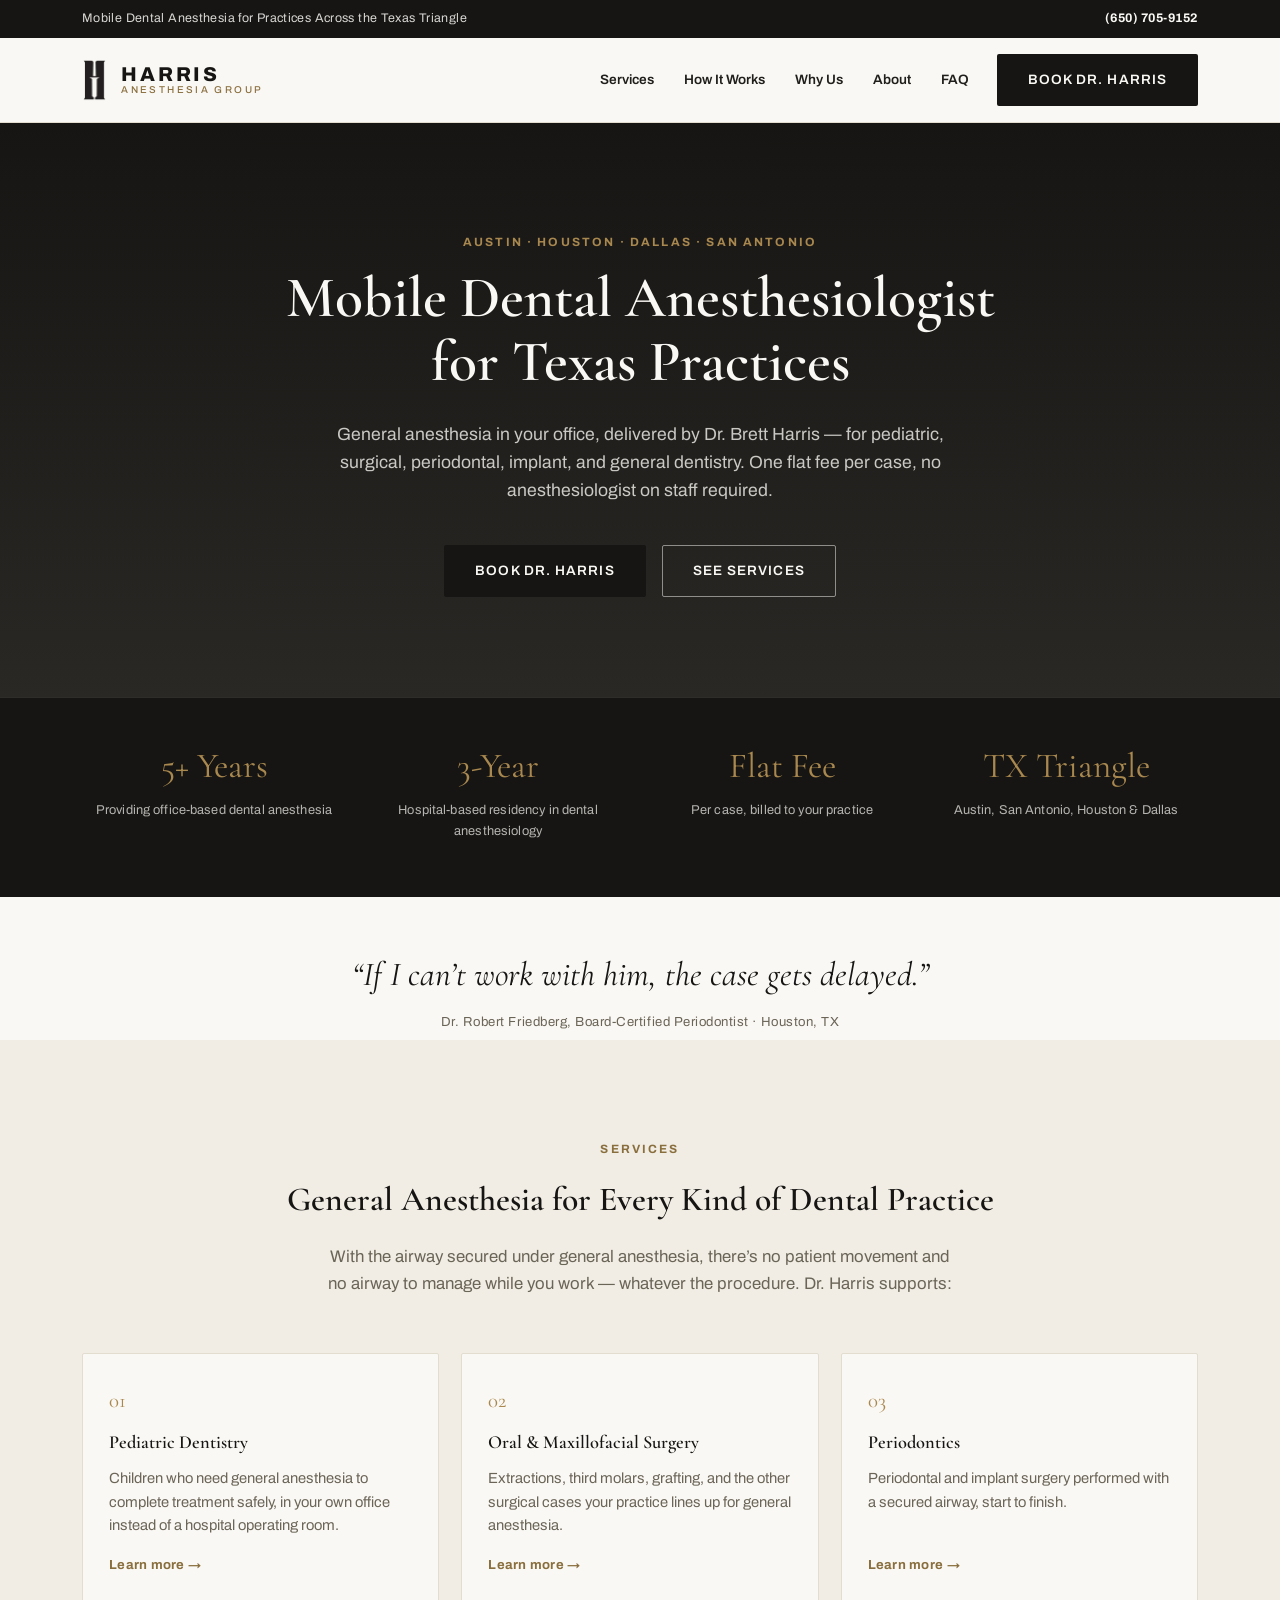
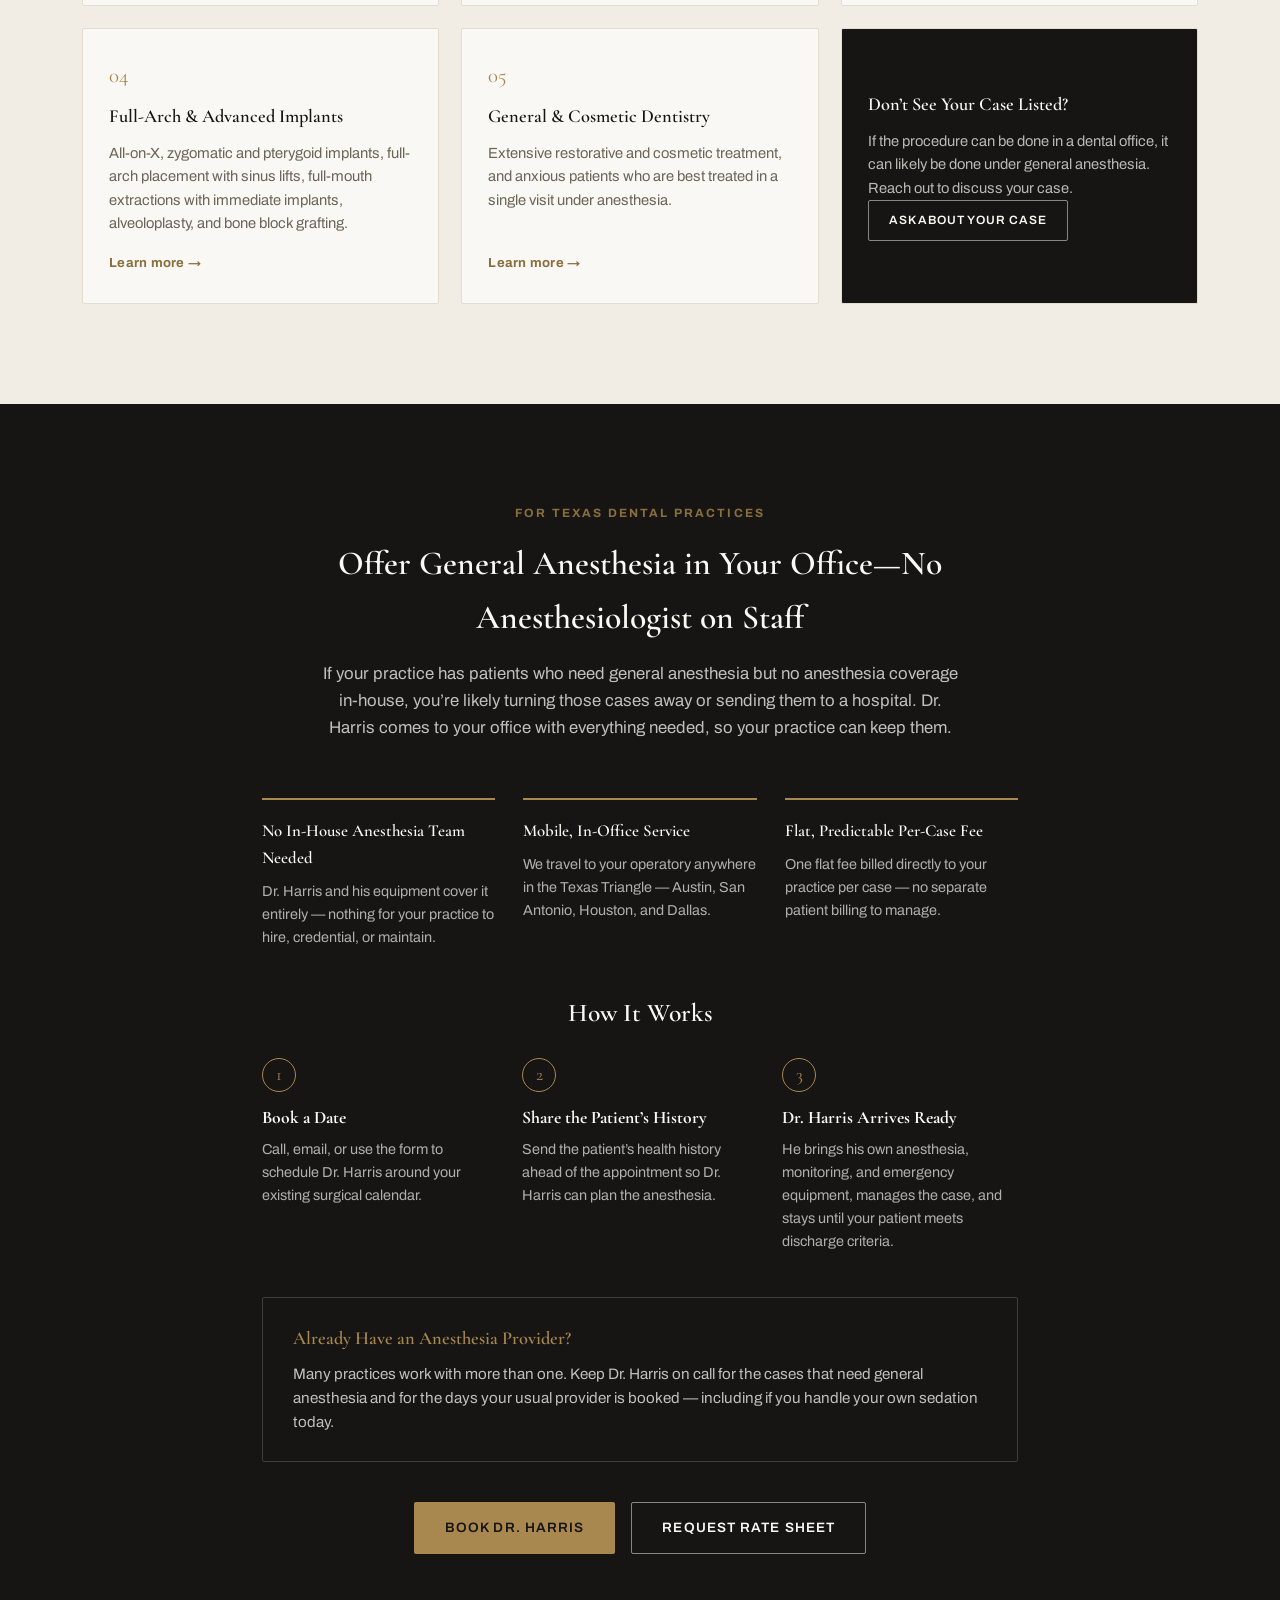
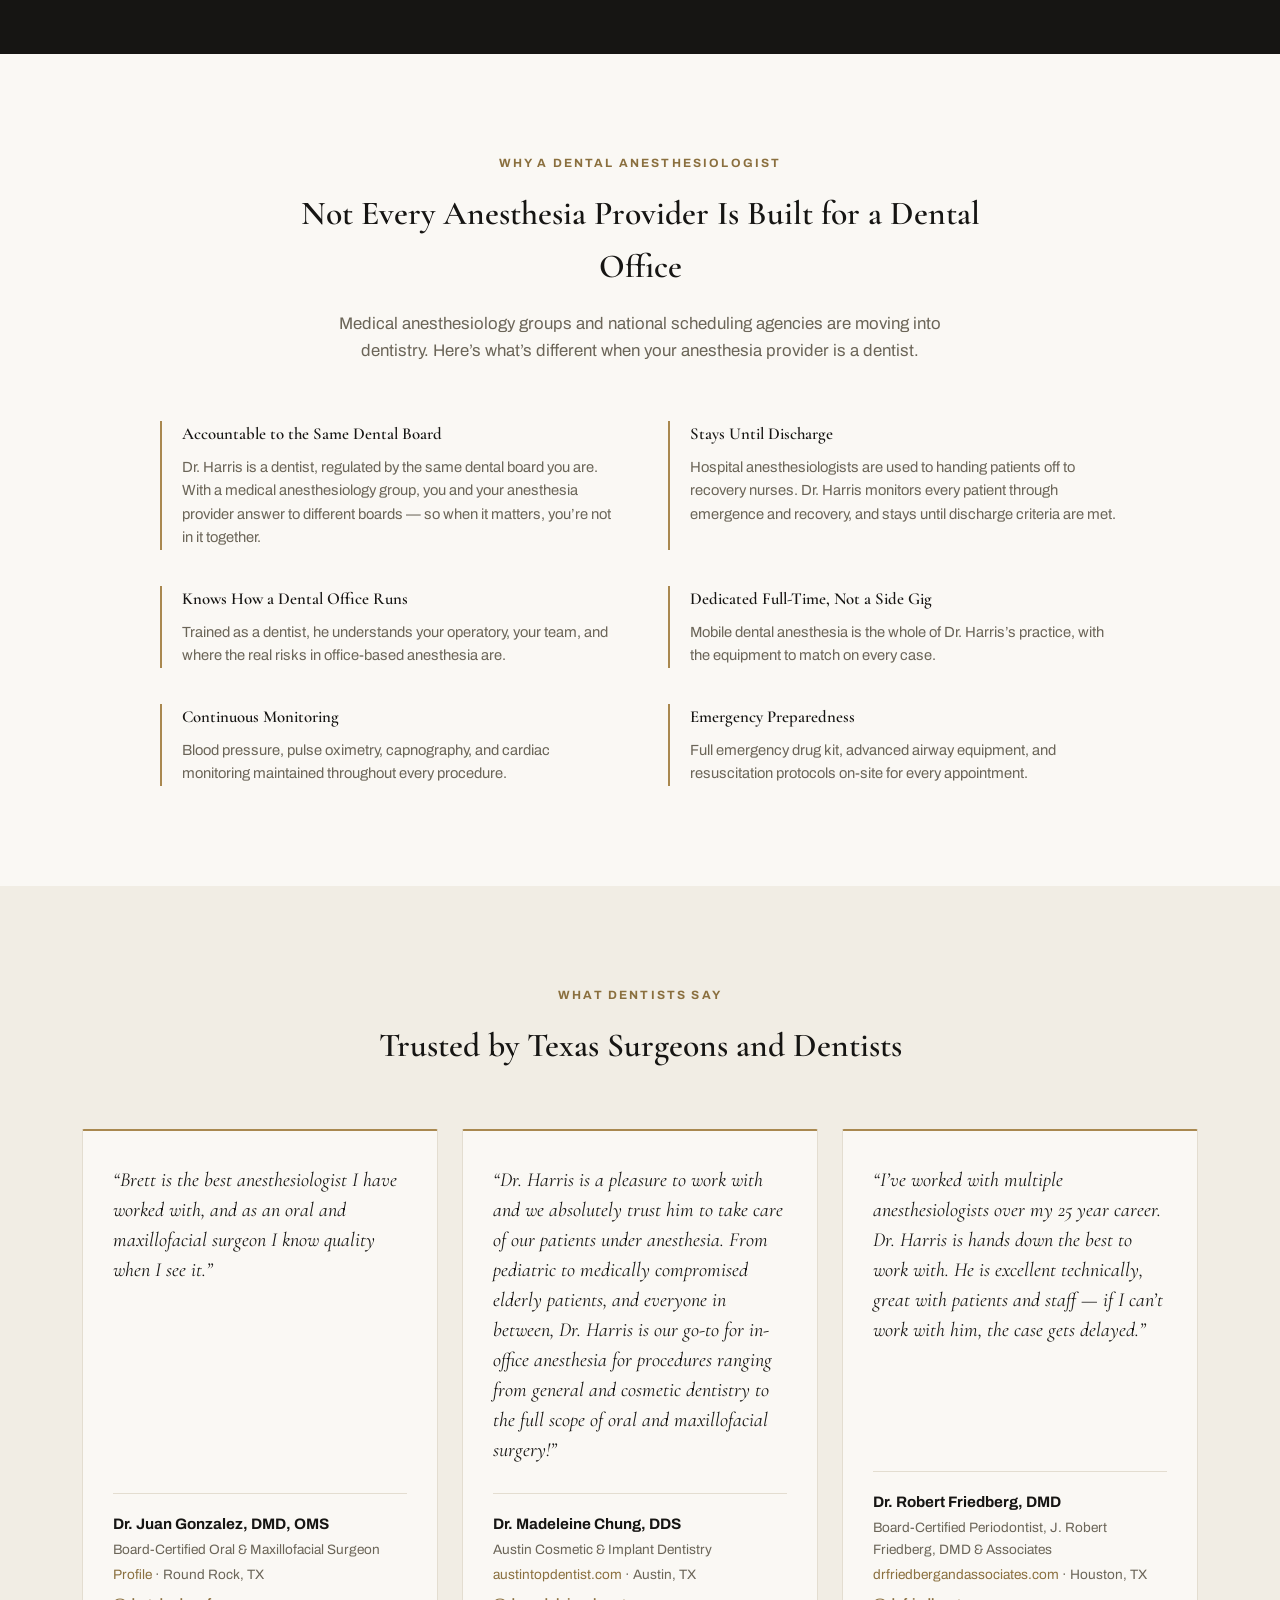
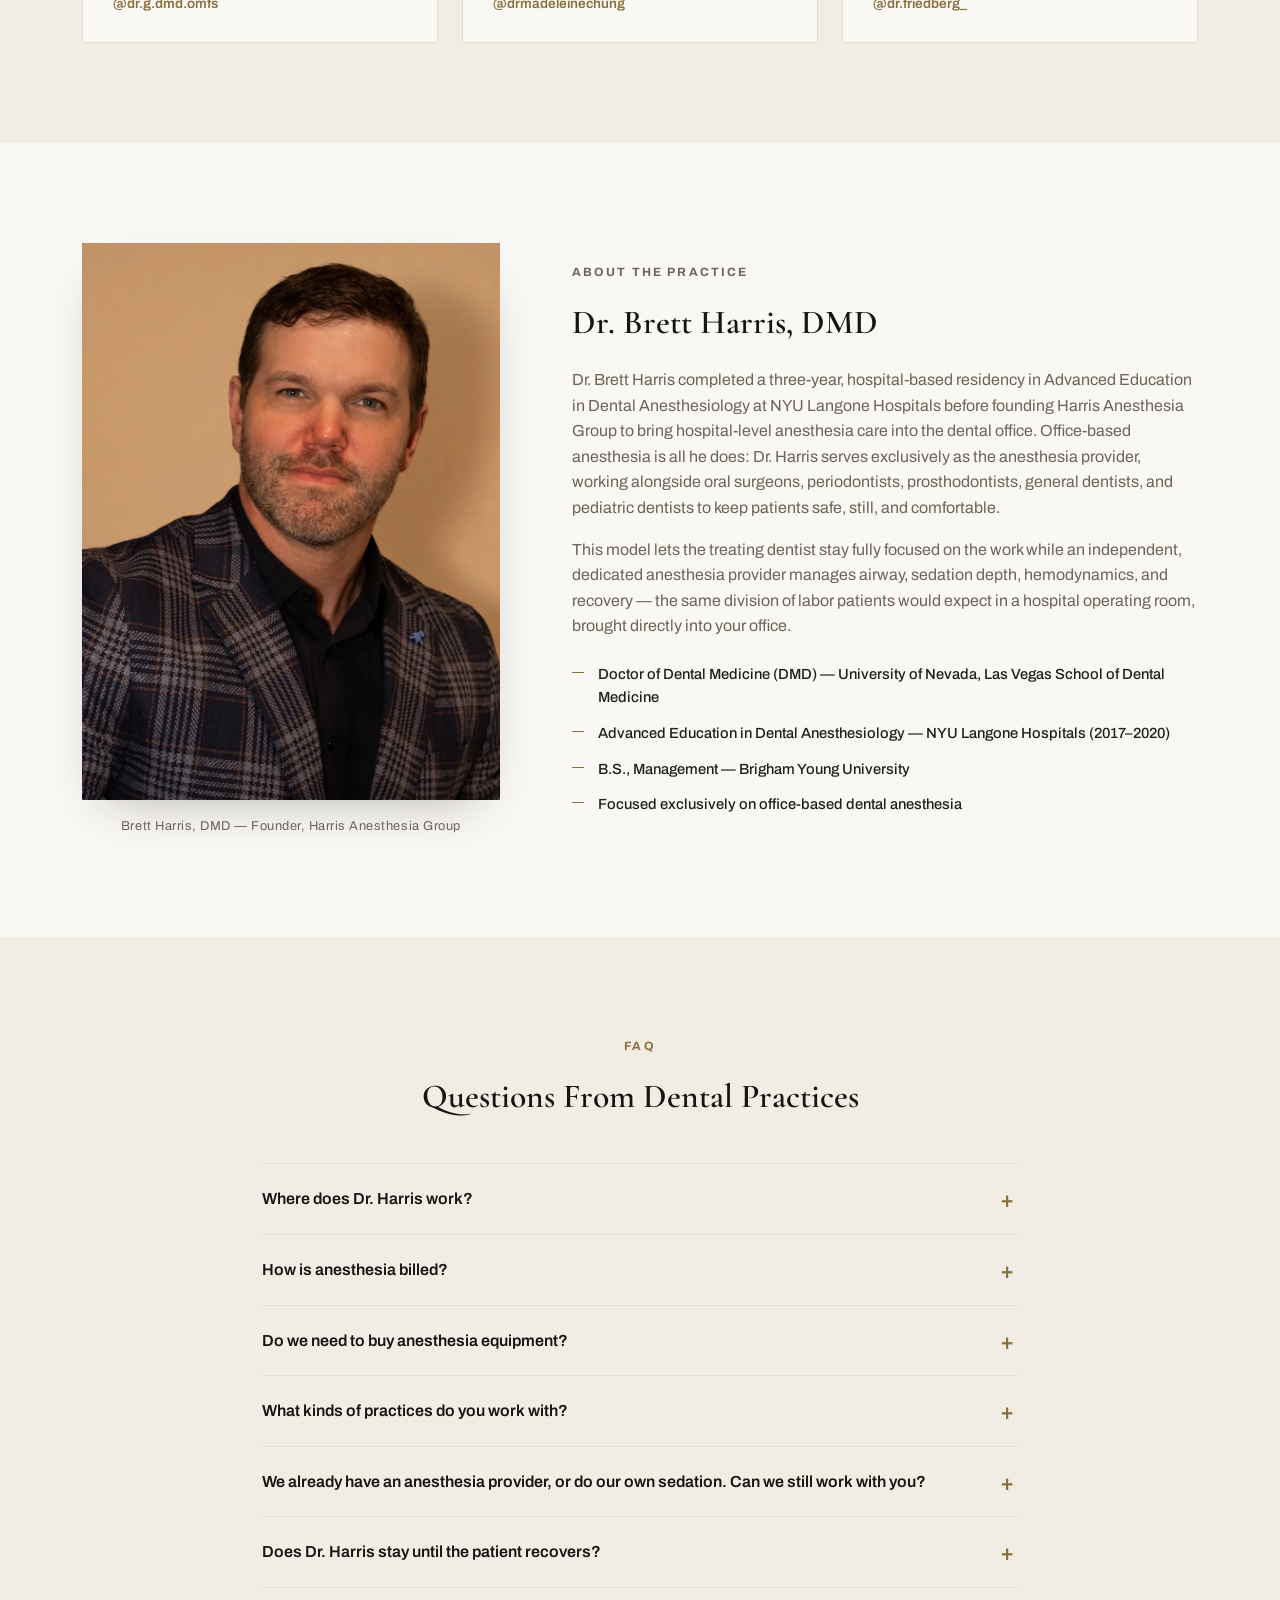
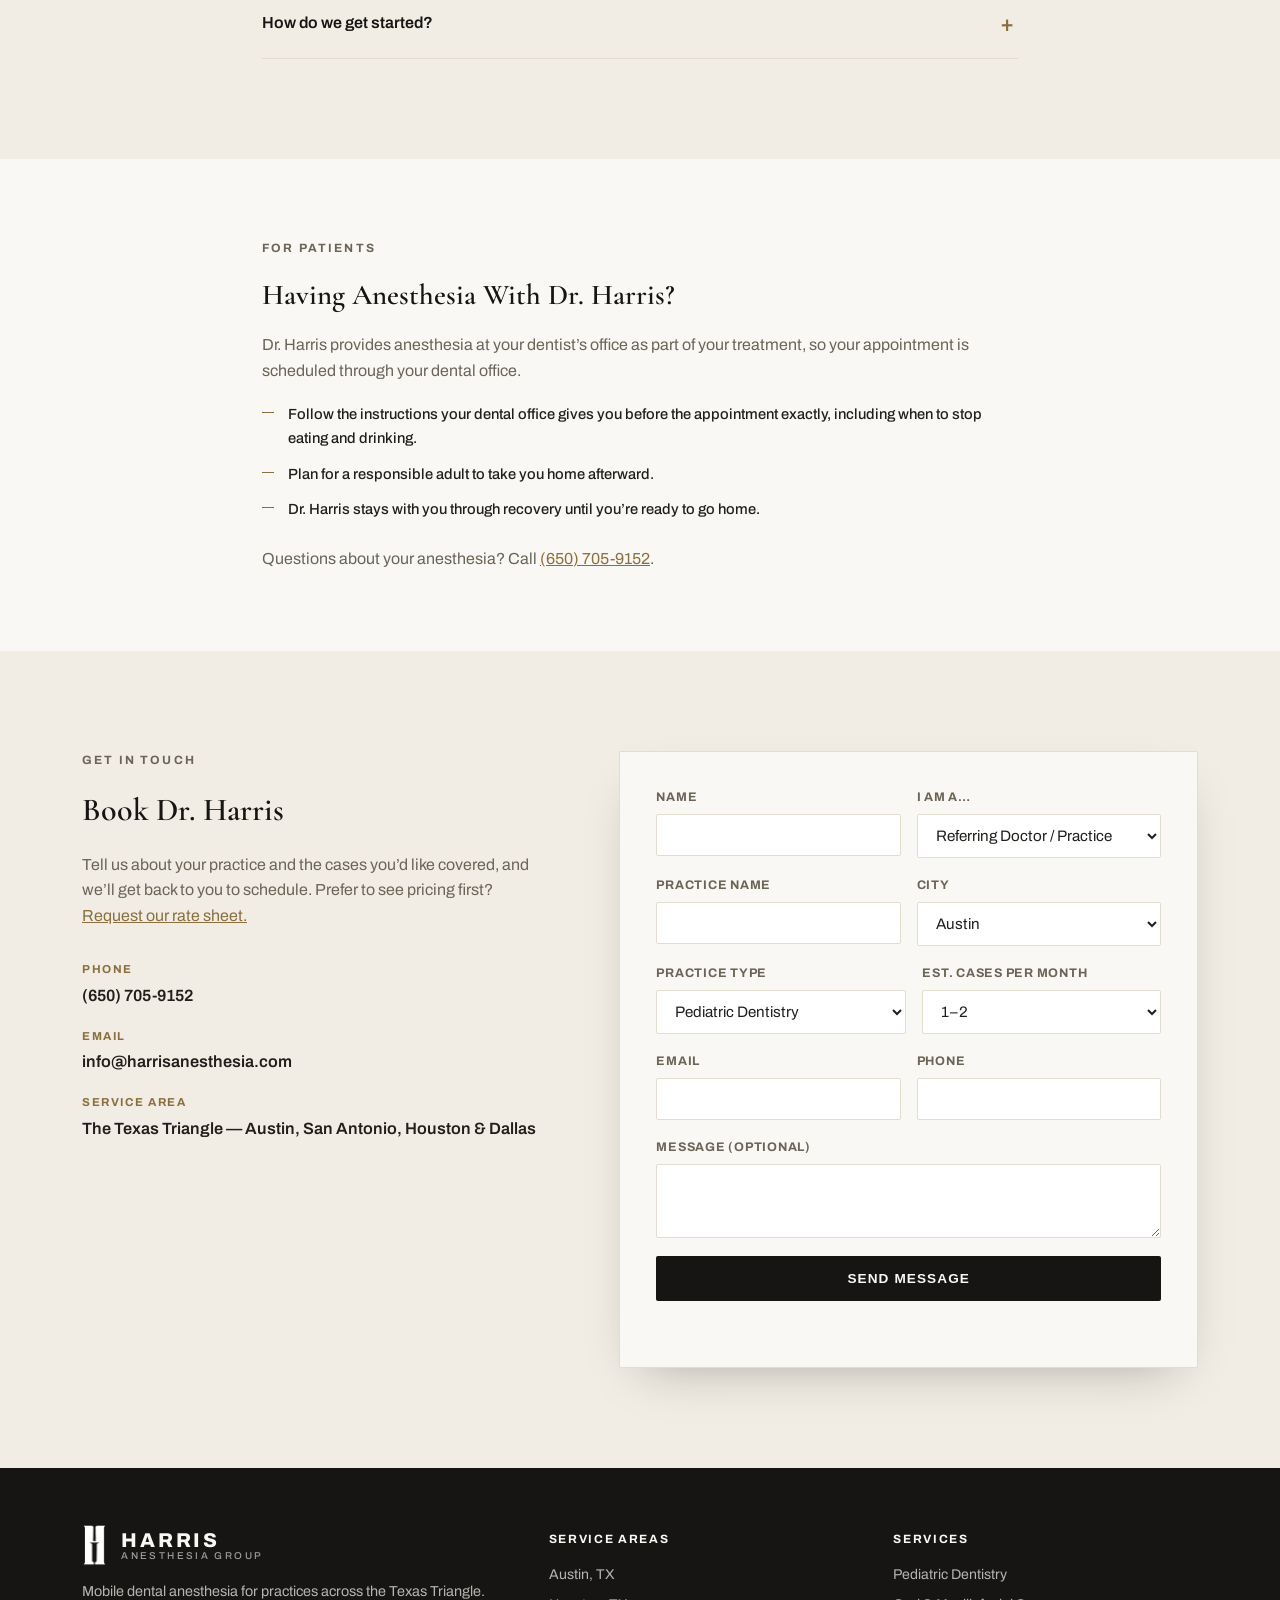
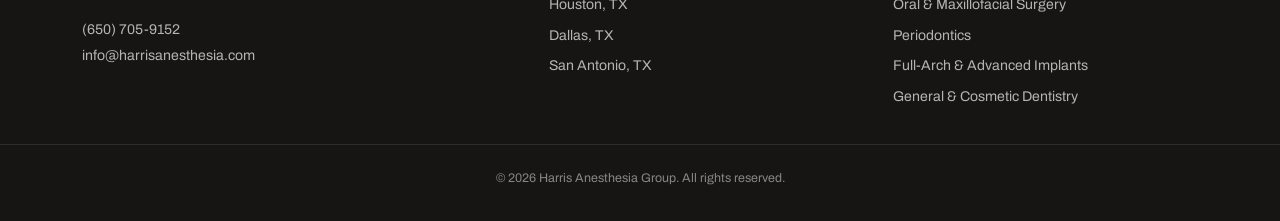
==== commit e24a3c9c: "Send contact form to info@ and track the page generator in the repo The contact form now posts to Fo" ====
--- a/index.html
+++ b/index.html
@@ -238,7 +238,7 @@
       </div>
       <div class="hero-actions">
         <a href="#contact" class="btn btn-primary btn-on-dark">Book Dr. Harris</a>
-        <a href="mailto:info@harrisanesthesia.com?subject=Rate%20sheet%20request" class="btn btn-ghost btn-ghost-dark">Request Our Rate Sheet</a>
+        <a href="mailto:info@harrisanesthesia.com?subject=Request%20Rate%20Sheet" class="btn btn-ghost btn-ghost-dark">Request Rate Sheet</a>
       </div>
     </div>
   </section>
@@ -368,7 +368,7 @@
         </details>
         <details class="faq-item">
           <summary>How is anesthesia billed?</summary>
-          <p>One flat fee per case, billed directly to your practice &mdash; there&rsquo;s no separate patient billing for your team to manage. <a href="mailto:info@harrisanesthesia.com?subject=Rate%20sheet%20request">Email us for our current rate sheet.</a></p>
+          <p>One flat fee per case, billed directly to your practice &mdash; there&rsquo;s no separate patient billing for your team to manage. <a href="mailto:info@harrisanesthesia.com?subject=Request%20Rate%20Sheet">Email us for our current rate sheet.</a></p>
         </details>
         <details class="faq-item">
           <summary>Do we need to buy anesthesia equipment?</summary>
@@ -419,7 +419,7 @@
         <p>
           Tell us about your practice and the cases you&rsquo;d like covered, and we&rsquo;ll get
           back to you to schedule. Prefer to see pricing first?
-          <a href="mailto:info@harrisanesthesia.com?subject=Rate%20sheet%20request">Request our rate sheet.</a>
+          <a href="mailto:info@harrisanesthesia.com?subject=Request%20Rate%20Sheet">Request our rate sheet.</a>
         </p>
         <dl class="contact-details">
           <div>
@@ -436,7 +436,10 @@
           </div>
         </dl>
       </div>
-      <form class="contact-form" id="contact-form">
+      <form class="contact-form" id="contact-form" action="https://formsubmit.co/info@harrisanesthesia.com" method="POST">
+        <input type="hidden" name="_subject" value="New inquiry from harrisanesthesia.com">
+        <input type="hidden" name="_template" value="table">
+        <input type="text" name="_honey" class="form-honeypot" tabindex="-1" autocomplete="off" aria-hidden="true">
         <div class="form-pair">
           <div class="form-row">
             <label for="name">Name</label>
--- a/css/styles.css
+++ b/css/styles.css
@@ -496,6 +496,8 @@
 }
 .form-row { margin-bottom: 18px; display: flex; flex-direction: column; gap: 6px; }
 .form-pair { display: grid; grid-template-columns: 1fr 1fr; gap: 0 16px; }
+.form-honeypot { position: absolute; left: -9999px; }
+.contact-form button:disabled { opacity: 0.6; cursor: wait; }
 .form-row label { font-size: 0.78rem; font-weight: 700; text-transform: uppercase; letter-spacing: 0.06em; color: var(--text-muted); }
 .form-row input, .form-row select, .form-row textarea {
   font-family: var(--font-body);
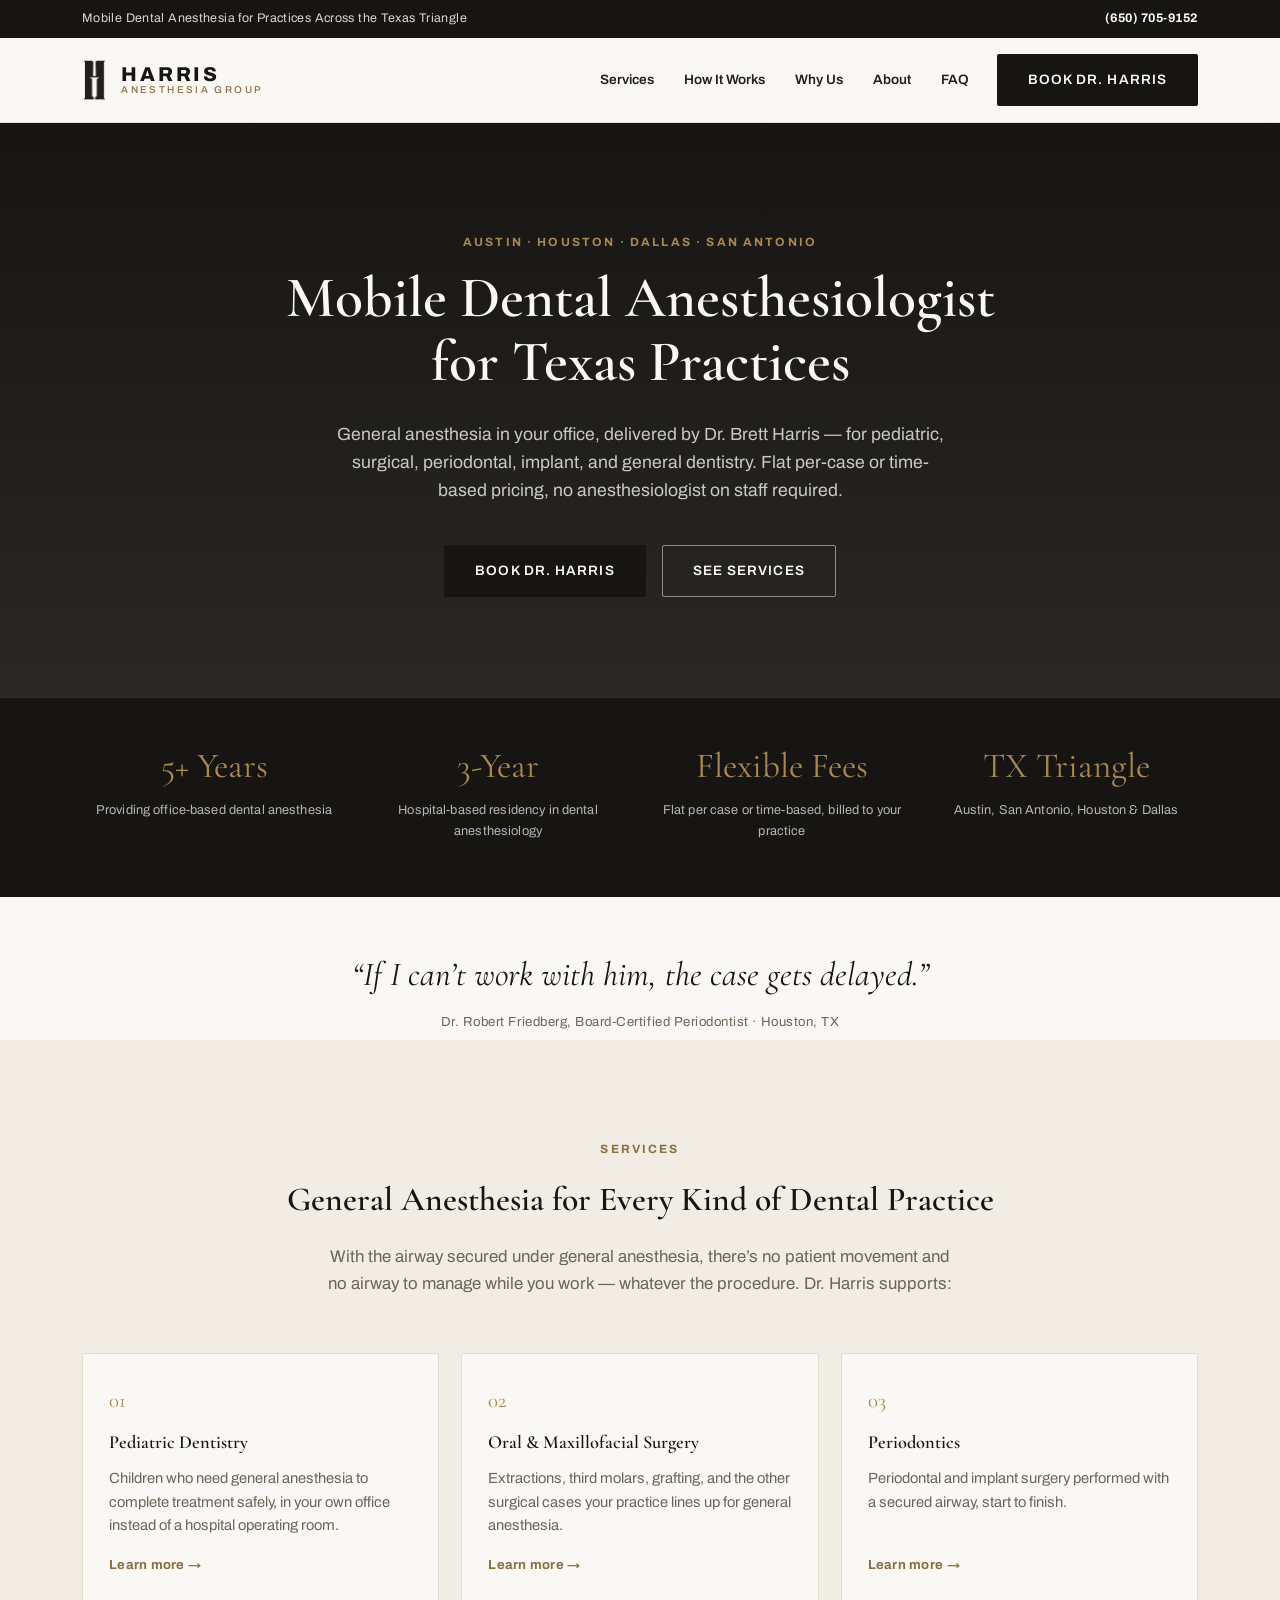
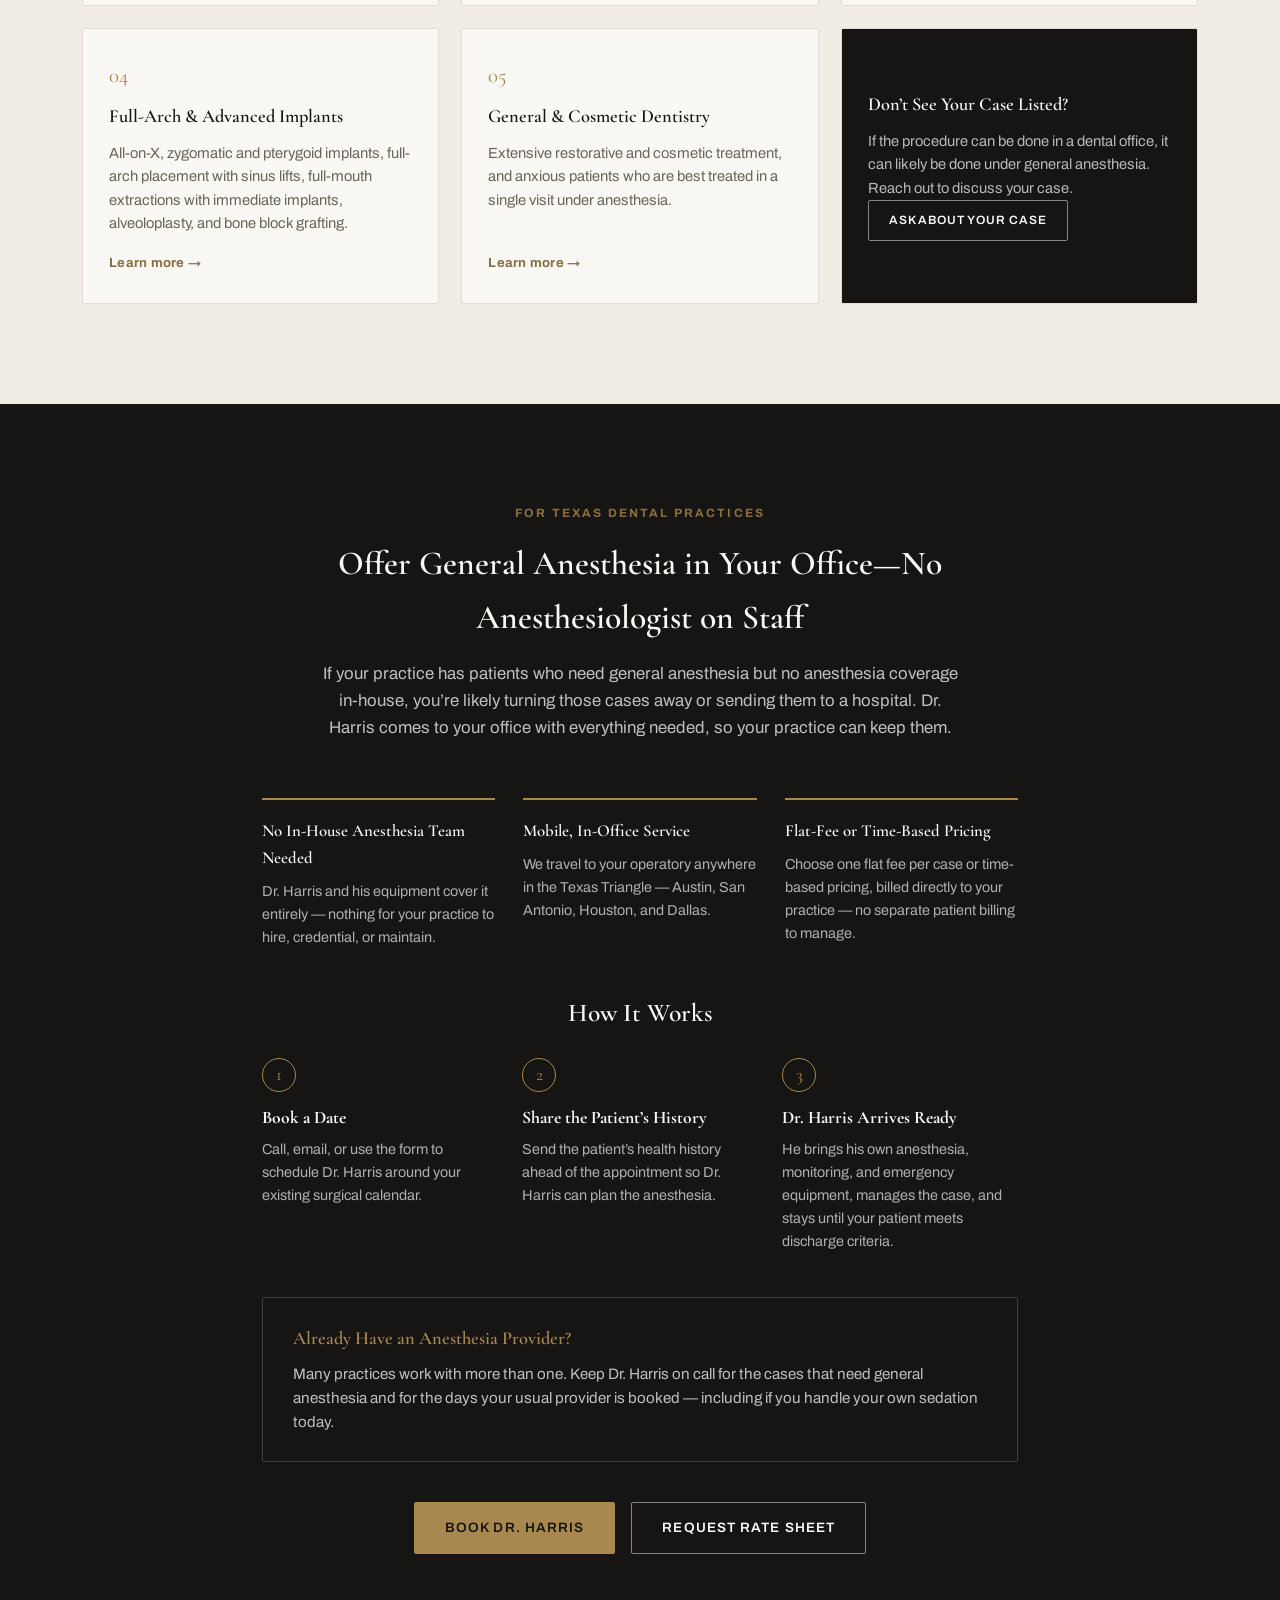
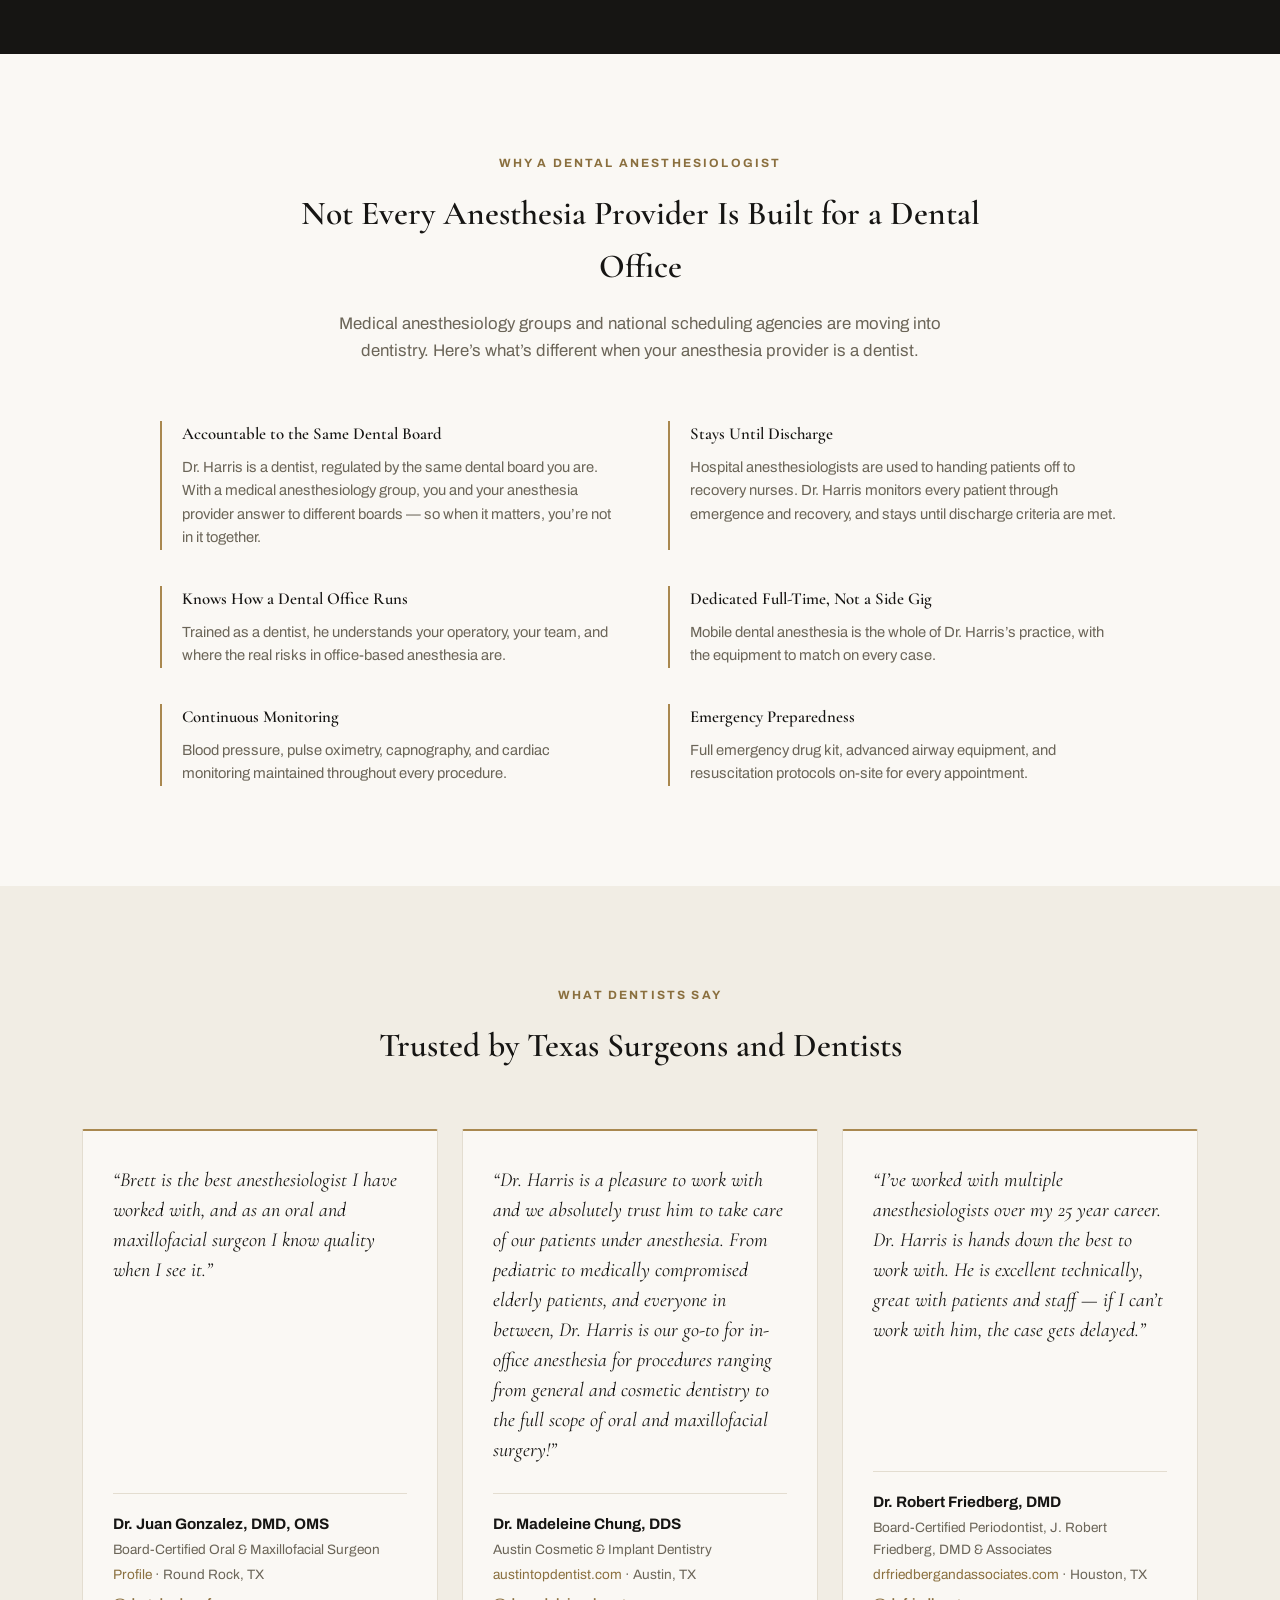
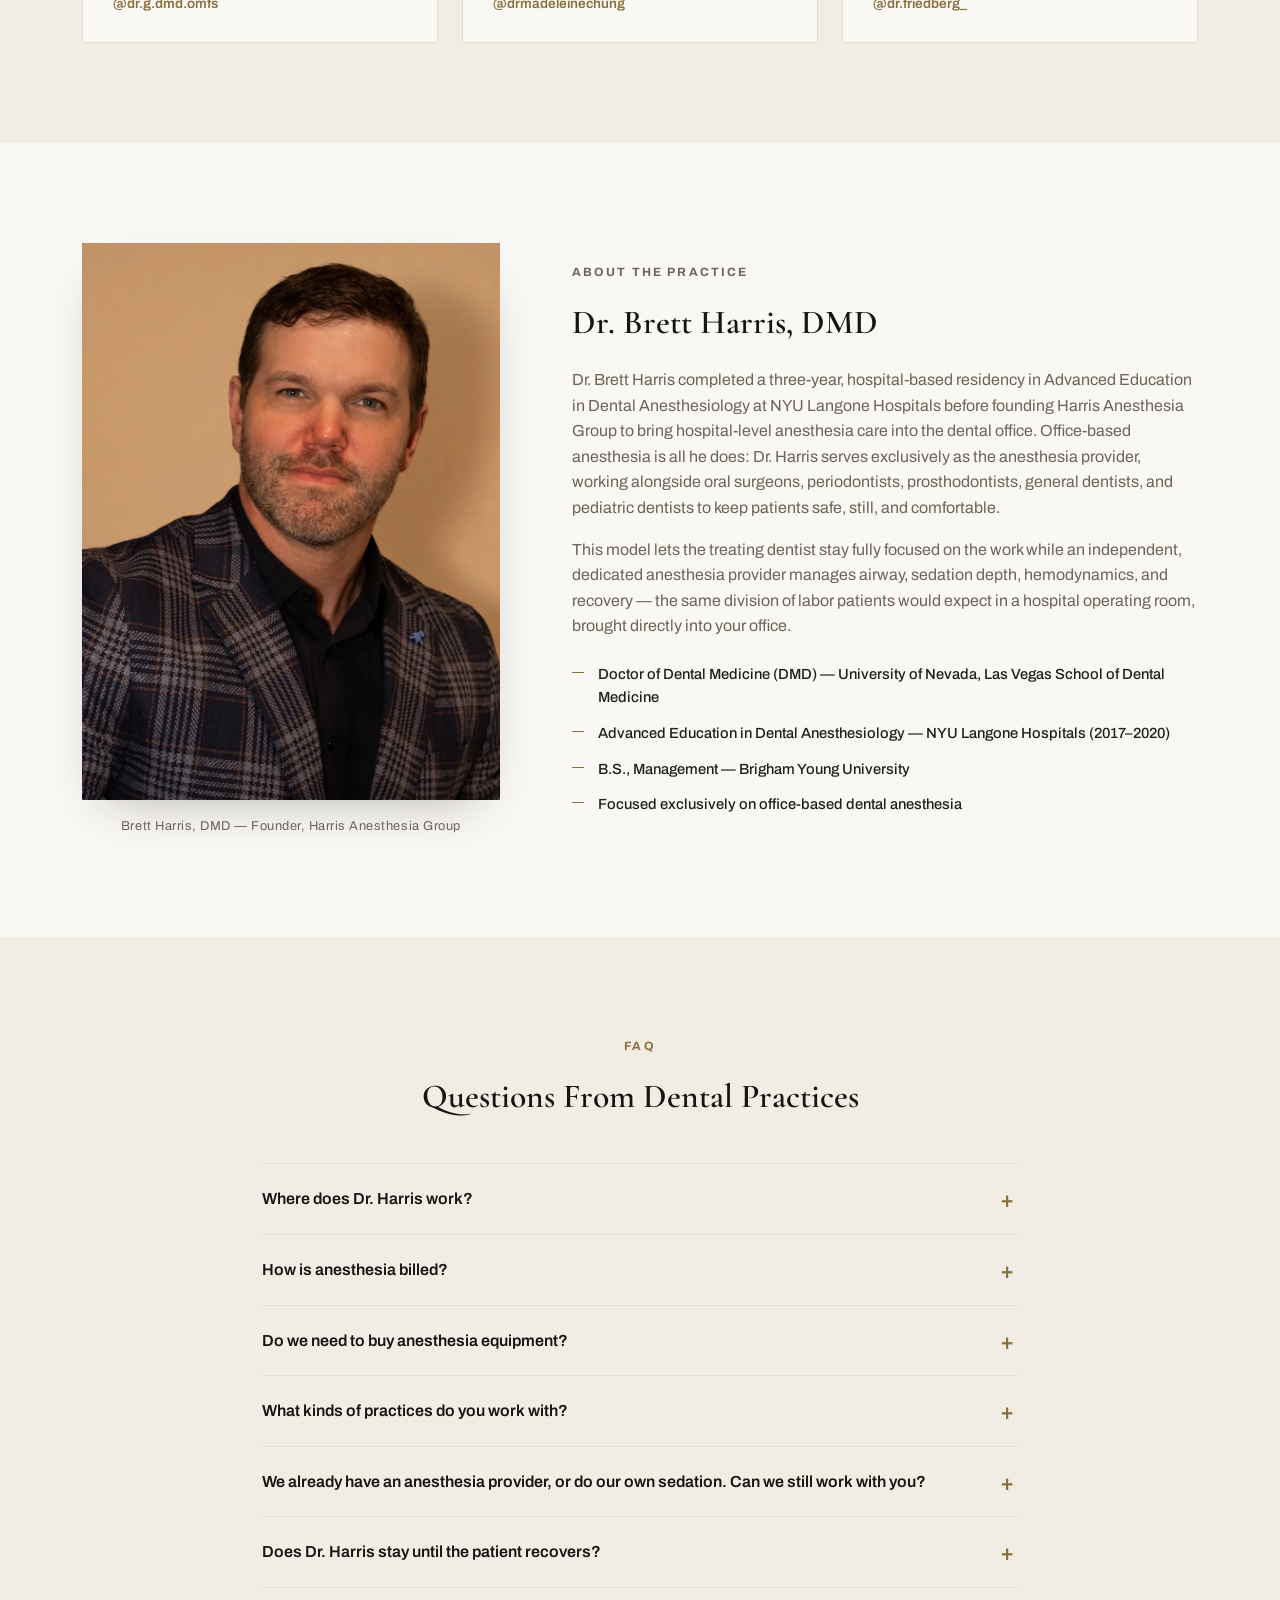
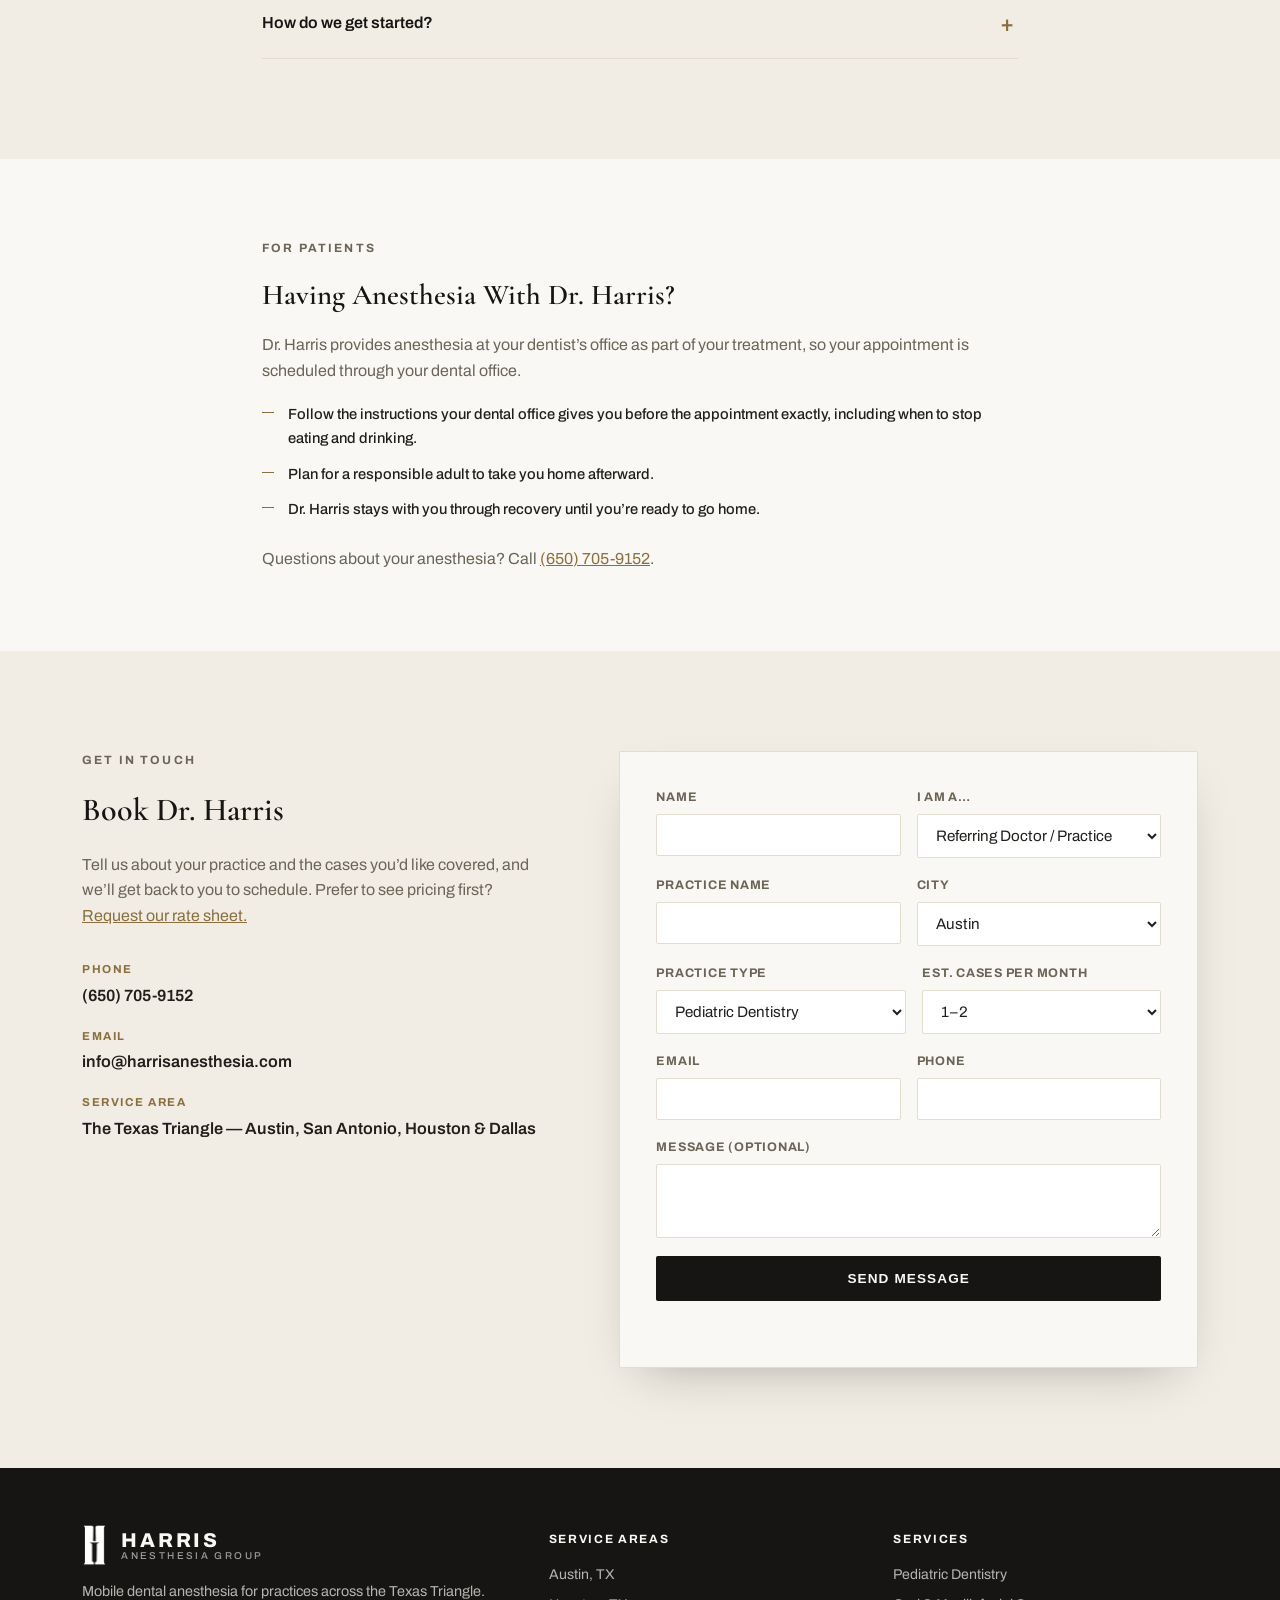
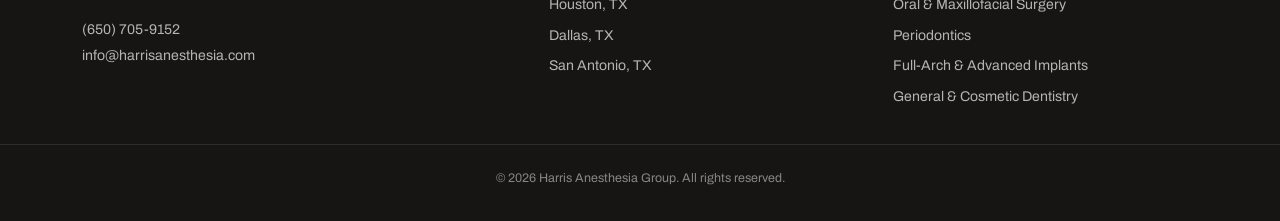
==== commit 08a0c559: "Mention time-based pricing alongside flat per-case fee Co-Authored-By: Claude Opus 5.5 (1M context) " ====
--- a/index.html
+++ b/index.html
@@ -4,12 +4,12 @@
 <meta charset="UTF-8">
 <meta name="viewport" content="width=device-width, initial-scale=1.0">
 <title>Mobile Dental Anesthesiologist in Texas | Harris Anesthesia Group</title>
-<meta name="description" content="Dr. Brett Harris brings office-based general anesthesia to dental practices in Austin, Houston, Dallas &amp; San Antonio. One flat fee per case.">
+<meta name="description" content="Dr. Brett Harris brings office-based general anesthesia to dental practices in Austin, Houston, Dallas &amp; San Antonio. Flat-fee or time-based pricing.">
 <link rel="canonical" href="https://harrisanesthesia.com/">
 <meta property="og:type" content="website">
 <meta property="og:url" content="https://harrisanesthesia.com/">
 <meta property="og:title" content="Mobile Dental Anesthesiologist in Texas | Harris Anesthesia Group">
-<meta property="og:description" content="Dr. Brett Harris brings office-based general anesthesia to dental practices in Austin, Houston, Dallas &amp; San Antonio. One flat fee per case.">
+<meta property="og:description" content="Dr. Brett Harris brings office-based general anesthesia to dental practices in Austin, Houston, Dallas &amp; San Antonio. Flat-fee or time-based pricing.">
 <meta property="og:image" content="https://harrisanesthesia.com/assets/dr-harris-headshot-crop.jpg">
 <link rel="icon" type="image/png" href="/assets/logo-icon.png">
 <link rel="preconnect" href="https://fonts.googleapis.com">
@@ -109,8 +109,8 @@
       <h1>Mobile Dental Anesthesiologist for Texas Practices</h1>
       <p class="hero-lede">
         General anesthesia in your office, delivered by Dr. Brett Harris &mdash; for pediatric,
-        surgical, periodontal, implant, and general dentistry. One flat fee per case, no
-        anesthesiologist on staff required.
+        surgical, periodontal, implant, and general dentistry. Flat per-case or time-based
+        pricing, no anesthesiologist on staff required.
       </p>
       <div class="hero-actions">
         <a href="#contact" class="btn btn-primary">Book Dr. Harris</a>
@@ -130,8 +130,8 @@
         <span class="stat-label">Hospital-based residency in dental anesthesiology</span>
       </div>
       <div class="stat">
-        <span class="stat-num">Flat Fee</span>
-        <span class="stat-label">Per case, billed to your practice</span>
+        <span class="stat-num">Flexible Fees</span>
+        <span class="stat-label">Flat per case or time-based, billed to your practice</span>
       </div>
       <div class="stat">
         <span class="stat-num">TX Triangle</span>
@@ -216,8 +216,8 @@
           <p>We travel to your operatory anywhere in the Texas Triangle &mdash; Austin, San Antonio, Houston, and Dallas.</p>
         </div>
         <div class="referring-point">
-          <h3>Flat, Predictable Per-Case Fee</h3>
-          <p>One flat fee billed directly to your practice per case &mdash; no separate patient billing to manage.</p>
+          <h3>Flat-Fee or Time-Based Pricing</h3>
+          <p>Choose one flat fee per case or time-based pricing, billed directly to your practice &mdash; no separate patient billing to manage.</p>
         </div>
       </div>
 
@@ -368,7 +368,7 @@
         </details>
         <details class="faq-item">
           <summary>How is anesthesia billed?</summary>
-          <p>One flat fee per case, billed directly to your practice &mdash; there&rsquo;s no separate patient billing for your team to manage. <a href="mailto:info@harrisanesthesia.com?subject=Request%20Rate%20Sheet">Email us for our current rate sheet.</a></p>
+          <p>Your choice of one flat fee per case or time-based pricing, billed directly to your practice &mdash; there&rsquo;s no separate patient billing for your team to manage. <a href="mailto:info@harrisanesthesia.com?subject=Request%20Rate%20Sheet">Email us for our current rate sheet.</a></p>
         </details>
         <details class="faq-item">
           <summary>Do we need to buy anesthesia equipment?</summary>
